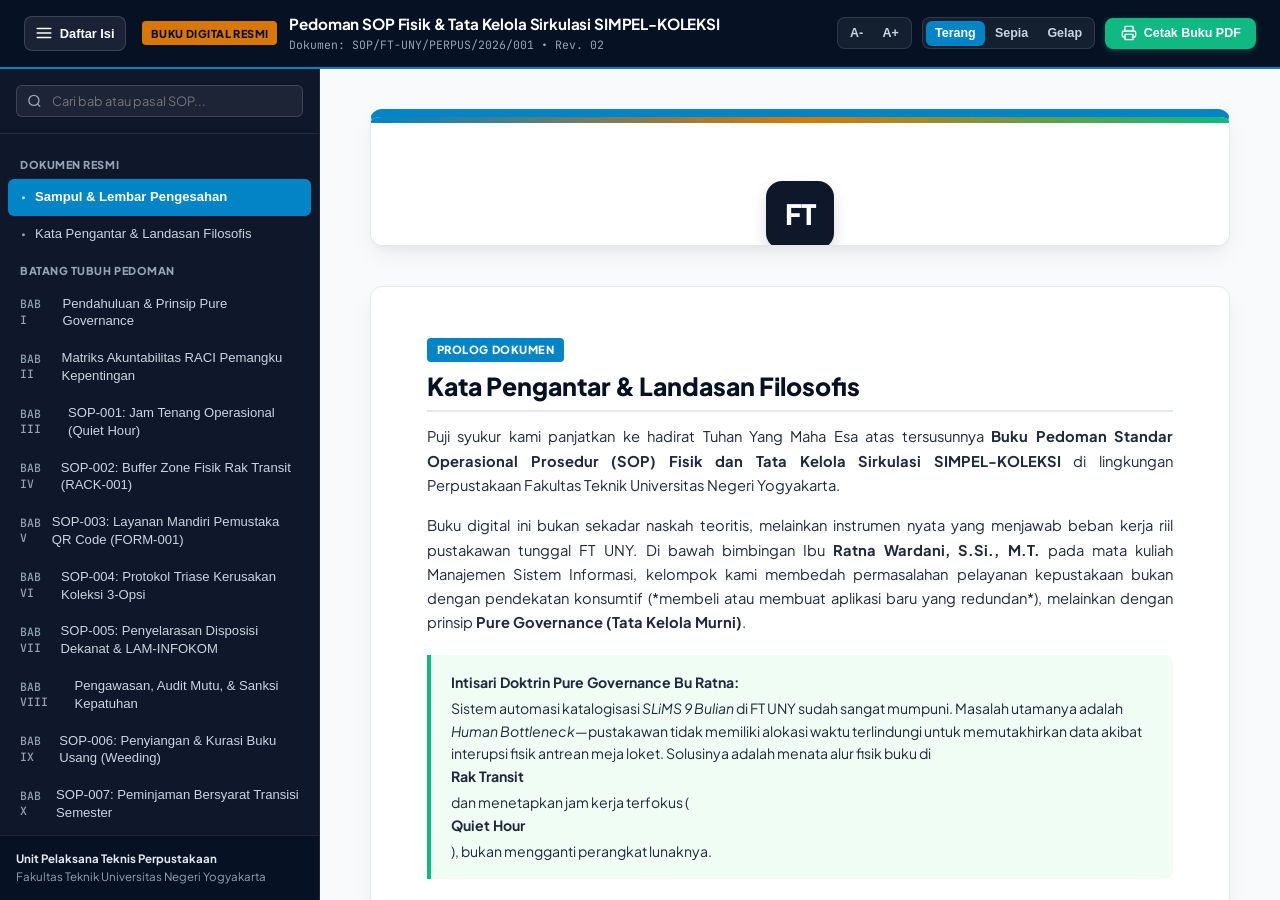
==== 08_ARTEFAK/buku-sop-digital/index.html @ 313f4d96 "feat(sop): expand master SOP handbook and digital reader to 10 procedures including weeding BMN prot" ====
<!DOCTYPE html>
<html lang="id">
<head>
  <meta charset="UTF-8">
  <meta name="viewport" content="width=device-width, initial-scale=1.0">
  <title>Buku Pedoman Standar Operasional Prosedur (SOP) Fisik | SIMPEL-KOLEKSI FT UNY</title>
  <meta name="description" content="Buku pedoman digital Standar Operasional Prosedur (SOP) fisik dan tata kelola sirkulasi SIMPEL-KOLEKSI Perpustakaan Fakultas Teknik UNY.">
  <link rel="preconnect" href="https://fonts.googleapis.com">
  <link rel="preconnect" href="https://fonts.gstatic.com" crossorigin>
  <link href="https://fonts.googleapis.com/css2?family=JetBrains+Mono:wght@400;500;600;700&family=Merriweather:ital,wght@0,300;0,400;0,700;1,300&family=Plus+Jakarta+Sans:wght@400;500;600;700;800&display=swap" rel="stylesheet">
  <link rel="stylesheet" href="styles.css">
</head>
<body>

  <!-- ========================================================================= -->
  <!-- TOPBAR DIGITAL READER                                                     -->
  <!-- ========================================================================= -->
  <header class="reader-topbar">
    <div class="topbar-left">
      <button type="button" class="btn-sidebar-toggle" id="btnToggleSidebar" aria-label="Buka/Tutup Daftar Isi">
        <svg width="18" height="18" viewBox="0 0 24 24" fill="none" stroke="currentColor" stroke-width="2.2" stroke-linecap="round" stroke-linejoin="round"><line x1="3" y1="12" x2="21" y2="12"></line><line x1="3" y1="6" x2="21" y2="6"></line><line x1="3" y1="18" x2="21" y2="18"></line></svg>
        <span>Daftar Isi</span>
      </button>

      <div class="book-meta-badge">
        <span class="book-tag">Buku Digital Resmi</span>
        <div>
          <div class="book-title-header">Pedoman SOP Fisik & Tata Kelola Sirkulasi SIMPEL-KOLEKSI</div>
          <div class="book-doc-no">Dokumen: SOP/FT-UNY/PERPUS/2026/001 &bull; Rev. 02</div>
        </div>
      </div>
    </div>

    <div class="topbar-right">
      <div class="reader-control-group">
        <button type="button" class="btn-tool" id="btnFontMinus" title="Kecilkan Huruf">A-</button>
        <button type="button" class="btn-tool" id="btnFontPlus" title="Besarkan Huruf">A+</button>
      </div>

      <div class="reader-control-group">
        <button type="button" class="btn-tool is-active" data-theme="light" title="Mode Siang">Terang</button>
        <button type="button" class="btn-tool" data-theme="sepia" title="Mode Buku Kertas Sepia">Sepia</button>
        <button type="button" class="btn-tool" data-theme="dark" title="Mode Malam">Gelap</button>
      </div>

      <button type="button" class="btn-print-book" id="btnPrintBook" title="Cetak atau Simpan PDF Resmi">
        <svg width="16" height="16" viewBox="0 0 24 24" fill="none" stroke="currentColor" stroke-width="2" stroke-linecap="round" stroke-linejoin="round"><polyline points="6 9 6 2 18 2 18 9"></polyline><path d="M6 18H4a2 2 0 0 1-2-2v-5a2 2 0 0 1 2-2h16a2 2 0 0 1 2 2v5a2 2 0 0 1-2 2h-2"></path><rect x="6" y="14" width="12" height="8"></rect></svg>
        <span>Cetak Buku PDF</span>
      </button>
    </div>
  </header>

  <!-- ========================================================================= -->
  <!-- MAIN READER WORKSPACE                                                     -->
  <!-- ========================================================================= -->
  <div class="reader-workspace">

    <!-- SIDEBAR DAFTAR ISI (TOC) -->
    <aside class="reader-sidebar" id="readerSidebar">
      <div class="sidebar-search-box">
        <div class="search-input-wrap">
          <svg width="15" height="15" viewBox="0 0 24 24" fill="none" stroke="currentColor" stroke-width="2.2"><circle cx="11" cy="11" r="8"></circle><line x1="21" y1="21" x2="16.65" y2="16.65"></line></svg>
          <input type="search" id="tocSearchInput" placeholder="Cari bab atau pasal SOP...">
        </div>
      </div>

      <nav class="sidebar-toc" id="sidebarToc">
        <div class="toc-section-title">Dokumen Resmi</div>
        <button type="button" class="toc-nav-item is-active" data-target="sheetCover">
          <span class="toc-num">&bull;</span>
          <span>Sampul & Lembar Pengesahan</span>
        </button>
        <button type="button" class="toc-nav-item" data-target="sheetPengantar">
          <span class="toc-num">&bull;</span>
          <span>Kata Pengantar & Landasan Filosofis</span>
        </button>

        <div class="toc-section-title">Batang Tubuh Pedoman</div>
        <button type="button" class="toc-nav-item" data-target="sheetBab1">
          <span class="toc-num">BAB I</span>
          <span>Pendahuluan & Prinsip Pure Governance</span>
        </button>
        <button type="button" class="toc-nav-item" data-target="sheetBab2">
          <span class="toc-num">BAB II</span>
          <span>Matriks Akuntabilitas RACI Pemangku Kepentingan</span>
        </button>
        <button type="button" class="toc-nav-item" data-target="sheetBab3">
          <span class="toc-num">BAB III</span>
          <span>SOP-001: Jam Tenang Operasional (Quiet Hour)</span>
        </button>
        <button type="button" class="toc-nav-item" data-target="sheetBab4">
          <span class="toc-num">BAB IV</span>
          <span>SOP-002: Buffer Zone Fisik Rak Transit (RACK-001)</span>
        </button>
        <button type="button" class="toc-nav-item" data-target="sheetBab5">
          <span class="toc-num">BAB V</span>
          <span>SOP-003: Layanan Mandiri Pemustaka QR Code (FORM-001)</span>
        </button>
        <button type="button" class="toc-nav-item" data-target="sheetBab6">
          <span class="toc-num">BAB VI</span>
          <span>SOP-004: Protokol Triase Kerusakan Koleksi 3-Opsi</span>
        </button>
        <button type="button" class="toc-nav-item" data-target="sheetBab7">
          <span class="toc-num">BAB VII</span>
          <span>SOP-005: Penyelarasan Disposisi Dekanat & LAM-INFOKOM</span>
        </button>
        <button type="button" class="toc-nav-item" data-target="sheetBab8">
          <span class="toc-num">BAB VIII</span>
          <span>Pengawasan, Audit Mutu, & Sanksi Kepatuhan</span>
        </button>
        <button type="button" class="toc-nav-item" data-target="sheetBab9">
          <span class="toc-num">BAB IX</span>
          <span>SOP-006: Penyiangan & Kurasi Buku Usang (Weeding)</span>
        </button>
        <button type="button" class="toc-nav-item" data-target="sheetBab10">
          <span class="toc-num">BAB X</span>
          <span>SOP-007: Peminjaman Bersyarat Transisi Semester</span>
        </button>
        <button type="button" class="toc-nav-item" data-target="sheetBab11">
          <span class="toc-num">BAB XI</span>
          <span>SOP-008: Kontingensi Mati Listrik & Pemulihan Batch</span>
        </button>
        <button type="button" class="toc-nav-item" data-target="sheetBab12">
          <span class="toc-num">BAB XII</span>
          <span>SOP-009: Supervisi Tenaga Bantuan Magang/PKL</span>
        </button>
        <button type="button" class="toc-nav-item" data-target="sheetBab13">
          <span class="toc-num">BAB XIII</span>
          <span>SOP-010: Pemeliharaan Sarana Fisik QR Akrilik</span>
        </button>
        <button type="button" class="toc-nav-item" data-target="sheetLampiran">
          <span class="toc-num">LAMP</span>
          <span>Matriks Perbandingan Prosedur Lama vs Baru</span>
        </button>
      </nav>

      <div class="sidebar-footer-box">
        <strong>Unit Pelaksana Teknis Perpustakaan</strong>
        <span>Fakultas Teknik Universitas Negeri Yogyakarta</span>
      </div>
    </aside>

    <!-- AREA BACA LEMBARAN KERTAS BUKU (SCROLLABLE READER) -->
    <main class="reader-content-scroll" id="readerContentScroll">

      <!-- ===================================================================== -->
      <!-- LEMBAR 0: SAMPUL BUKU & PENGESAHAN                                    -->
      <!-- ===================================================================== -->
      <article class="paper-sheet paper-cover" id="sheetCover">
        <div class="cover-emblem">FT</div>
        <div class="cover-univ-title">Kementerian Pendidikan Tinggi, Sains, dan Teknologi</div>
        <div class="cover-faculty-title">Universitas Negeri Yogyakarta &bull; Fakultas Teknik</div>
        <div class="cover-divider"></div>

        <h1 class="cover-main-title">BUKU PEDOMAN STANDAR OPERASIONAL PROSEDUR (SOP) FISIK</h1>
        <h2 class="cover-sub-title">Tata Kelola Sirkulasi Koleksi & Buffer Zone Meja Kerja (SIMPEL-KOLEKSI)</h2>

        <div class="cover-meta-grid">
          <div class="meta-item">
            <strong>Nomor Registrasi Dokumen:</strong>
            <span>SOP/FT-UNY/PERPUS/2026/001</span>
          </div>
          <div class="meta-item">
            <strong>Tingkat Kesiapan & Revisi:</strong>
            <span>Revisi 02 (Pasca-Validasi Modul 10)</span>
          </div>
          <div class="meta-item">
            <strong>Unit Penerbit Resmi:</strong>
            <span>UPT Perpustakaan Fakultas Teknik UNY</span>
          </div>
          <div class="meta-item">
            <strong>Tanggal Penetapan Berlaku:</strong>
            <span>2 November 2026</span>
          </div>
        </div>

        <div style="margin-top:2rem; border-top:1px solid var(--paper-border); padding-top:1.5rem;">
          <h4 style="font-size:0.9rem; text-transform:uppercase; margin-bottom:1rem; color:var(--slate-700);">Lembar Pengesahan Pejabat Berwenang:</h4>
          
          <table class="sop-table" style="font-size:0.8rem;">
            <thead>
              <tr>
                <th>Jabatan / Peran</th>
                <th>Nama Pejabat & NIP</th>
                <th>Status Persetujuan</th>
              </tr>
            </thead>
            <tbody>
              <tr>
                <td><strong>Wakil Dekan Bidang Akademik FT UNY</strong></td>
                <td>Prof. Dr. Eng. Ir. Wakil Dekan I, M.T.<br><small class="font-mono">NIP. 19740812 200003 1 002</small></td>
                <td><span style="color:#10b981; font-weight:700;">✓ Disahkan Menjadi Regulasi Fakultas</span></td>
              </tr>
              <tr>
                <td><strong>Dosen Pengampu Praktikum MSI</strong></td>
                <td>Ratna Wardani, S.Si., M.T.<br><small class="font-mono">NIP. 19730514 200112 2 001</small></td>
                <td><span style="color:#10b981; font-weight:700;">✓ Disetujui Sebagai Luaran Responsi</span></td>
              </tr>
              <tr>
                <td><strong>Pustakawan Pengelola Meja Sirkulasi</strong></td>
                <td>Abdul / Danar, S.I.Pst.<br><small class="font-mono">NIP. 19920512 201903 1 045</small></td>
                <td><span style="color:#10b981; font-weight:700;">✓ Diterima Sebagai Pedoman Operasional</span></td>
              </tr>
              <tr>
                <td><strong>Ketua Tim Pengembang (Kelompok 3)</strong></td>
                <td>Gantar Abimanyu<br><small class="font-mono">NIM. 24050530042</small></td>
                <td><span style="color:#10b981; font-weight:700;">✓ Diserahkan Resmi</span></td>
              </tr>
            </tbody>
          </table>
        </div>

        <div class="paper-footer-nav">
          <span>Halaman Sampul & Pengesahan</span>
          <button type="button" class="btn-nav-page" data-target="sheetPengantar">
            <span>Lanjut: Kata Pengantar</span> &rarr;
          </button>
        </div>
      </article>

      <!-- ===================================================================== -->
      <!-- LEMBAR 1: KATA PENGANTAR                                              -->
      <!-- ===================================================================== -->
      <article class="paper-sheet" id="sheetPengantar">
        <span class="chapter-badge">Prolog Dokumen</span>
        <h2 class="chapter-title">Kata Pengantar & Landasan Filosofis</h2>

        <p>Puji syukur kami panjatkan ke hadirat Tuhan Yang Maha Esa atas tersusunnya <strong>Buku Pedoman Standar Operasional Prosedur (SOP) Fisik dan Tata Kelola Sirkulasi SIMPEL-KOLEKSI</strong> di lingkungan Perpustakaan Fakultas Teknik Universitas Negeri Yogyakarta.</p>

        <p>Buku digital ini bukan sekadar naskah teoritis, melainkan instrumen nyata yang menjawab beban kerja riil pustakawan tunggal FT UNY. Di bawah bimbingan Ibu <strong>Ratna Wardani, S.Si., M.T.</strong> pada mata kuliah Manajemen Sistem Informasi, kelompok kami membedah permasalahan pelayanan kepustakaan bukan dengan pendekatan konsumtif (*membeli atau membuat aplikasi baru yang redundan*), melainkan dengan prinsip <strong>Pure Governance (Tata Kelola Murni)</strong>.</p>

        <div class="sop-callout">
          <strong>Intisari Doktrin Pure Governance Bu Ratna:</strong>
          Sistem automasi katalogisasi <em>SLiMS 9 Bulian</em> di FT UNY sudah sangat mumpuni. Masalah utamanya adalah <em>Human Bottleneck</em>—pustakawan tidak memiliki alokasi waktu terlindungi untuk memutakhirkan data akibat interupsi fisik antrean meja loket. Solusinya adalah menata alur fisik buku di <strong>Rak Transit</strong> dan menetapkan jam kerja terfokus (<strong>Quiet Hour</strong>), bukan mengganti perangkat lunaknya.
        </div>

        <p>Dengan adanya buku pedoman ini, diharapkan tercipta transparansi layanan, keteraturan alur buku fisik, serta kontinuitas pasokan data sirkulasi yang presisi guna mendukung penilaian <strong>Borang Akreditasi LAM-INFOKOM Kriteria 5</strong> bagi seluruh Program Studi di Fakultas Teknik UNY.</p>

        <div class="signature-grid">
          <div class="sig-cell">
            <span>Yogyakarta, 2 November 2026<br>Pustakawan Pengelola FT UNY,</span>
            <div class="sig-spacer"></div>
            <strong>( Abdul / Danar, S.I.Pst. )</strong><br>
            <small class="font-mono">NIP. 19920512 201903 1 045</small>
          </div>
          <div class="sig-cell">
            <span>Tim Pengembang Kelompok 3,<br>Ketua Tim Proyek,</span>
            <div class="sig-spacer"></div>
            <strong>( Gantar Abimanyu )</strong><br>
            <small class="font-mono">NIM. 24050530042</small>
          </div>
        </div>

        <div class="paper-footer-nav">
          <button type="button" class="btn-nav-page" data-target="sheetCover">&larr; Sampul</button>
          <button type="button" class="btn-nav-page" data-target="sheetBab1">Bab I: Pendahuluan &rarr;</button>
        </div>
      </article>

      <!-- ===================================================================== -->
      <!-- BAB I: PENDAHULUAN                                                    -->
      <!-- ===================================================================== -->
      <article class="paper-sheet" id="sheetBab1">
        <span class="chapter-badge">BAB I</span>
        <h2 class="chapter-title">Pendahuluan & Paradigma Tata Kelola</h2>

        <h3>1.1 Latar Belakang Masalah Operasional Pustakawan Tunggal</h3>
        <p>Perpustakaan Fakultas Teknik UNY melayani lebih dari 3.000 mahasiswa aktif yang tersebar di 6 jurusan teknik. Namun, operasional meja sirkulasi harian hanya ditangani oleh <strong>1 (satu) orang pustakawan fungsional</strong>. Setiap harinya, meja sirkulasi melayani rata-rata 52 pemustaka tatap muka.</p>

        <p>Beban kerja ganda antara melayani peminjaman langsung dan mengolah buku bermasalah memicu sejumlah kendala kritis:</p>
        <ul>
          <li><strong>Penumpukan Buku Rusak di Meja:</strong> Buku robek atau punggung jilid lepas ditaruh begitu saja di lantai atau bawah meja sirkulasi tanpa status jelas.</li>
          <li><strong>Fenomena Koleksi Terselip (Salah Rak):</strong> Buku yang selesai dibaca pemustaka ditaruh secara acak di rak jurusan lain, menyebabkan buku tertera <em>Available</em> di katalog OPAC namun fisiknya tidak ada di tempat.</li>
          <li><strong>Click-Fatigue Perpanjangan Manual:</strong> Pustakawan harus mengetik barcode satu per satu saat antrean loket mengular.</li>
        </ul>

        <h3>1.2 Penyelarasan Vertikal 3 Tingkat Organisasi (*Vertical Alignment*)</h3>
        <p>Buku SOP ini memastikan setiap aktivitas di lantai dasar memiliki dampak langsung pada keputusan strategis pimpinan puncak:</p>
        
        <table class="sop-table">
          <thead>
            <tr>
              <th>Tingkatan Organisasi</th>
              <th>Aktor Utama</th>
              <th>Instrumen Tata Kelola</th>
              <th>Tujuan Strategis</th>
            </tr>
          </thead>
          <tbody>
            <tr>
              <td><strong>1. Tingkat Strategis</strong></td>
              <td>Wakil Dekan I (Dekanat)</td>
              <td>Lembar Disposisi Ber-Kop FT UNY</td>
              <td>Pengesahan pagu belanja buku baru berbasis bukti pemanfaatan & pemenuhan Borang LAM-INFOKOM Kriteria 5.</td>
            </tr>
            <tr>
              <td><strong>2. Tingkat Manajerial</strong></td>
              <td>Pustakawan Pengelola</td>
              <td>SOP Quiet Hour & Meja Kerja SLiMS</td>
              <td>Perlindungan 60 menit kerja terfokus, eksekusi massal barcode, dan triase kerusakan 3-opsi.</td>
            </tr>
            <tr>
              <td><strong>3. Tingkat Operasional</strong></td>
              <td>Mahasiswa & Dosen</td>
              <td>Akses QR Code & Rak Transit</td>
              <td>Lapor mandiri buku rusak dan perpanjangan pinjam tanpa antre di meja loket.</td>
            </tr>
          </tbody>
        </table>

        <div class="paper-footer-nav">
          <button type="button" class="btn-nav-page" data-target="sheetPengantar">&larr; Kata Pengantar</button>
          <button type="button" class="btn-nav-page" data-target="sheetBab2">Bab II: RACI Matrix &rarr;</button>
        </div>
      </article>

      <!-- ===================================================================== -->
      <!-- BAB II: RACI MATRIX                                                   -->
      <!-- ===================================================================== -->
      <article class="paper-sheet" id="sheetBab2">
        <span class="chapter-badge">BAB II</span>
        <h2 class="chapter-title">Matriks Akuntabilitas RACI Pemangku Kepentingan</h2>

        <p>Pemberlakuan SOP membutuhkan kepastian peran agar tidak terjadi saling lempar tanggung jawab. Matriks RACI di bawah ini mendefinisikan pembagian peran pada setiap aktivitas tata kelola:</p>

        <table class="sop-table">
          <thead>
            <tr>
              <th>Kode</th>
              <th>Aktivitas Utama Tata Kelola</th>
              <th>Pemustaka (Mhs)</th>
              <th>Pustakawan</th>
              <th>Kepala Perpus</th>
              <th>Wadek I</th>
            </tr>
          </thead>
          <tbody>
            <tr>
              <td class="font-mono">ACT-01</td>
              <td>Pelaporan buku rusak / salah rak via Stiker QR</td>
              <td><strong>R</strong></td>
              <td><strong>A</strong></td>
              <td>I</td>
              <td>I</td>
            </tr>
            <tr>
              <td class="font-mono">ACT-02</td>
              <td>Peletakan fisik buku di Rak Transit Tingkat 2</td>
              <td><strong>R</strong></td>
              <td><strong>A</strong></td>
              <td>I</td>
              <td>-</td>
            </tr>
            <tr>
              <td class="font-mono">ACT-03</td>
              <td>Eksekusi Sesi Quiet Hour 60 menit & Broadcast live</td>
              <td>I</td>
              <td><strong>A / R</strong></td>
              <td>C</td>
              <td>I</td>
            </tr>
            <tr>
              <td class="font-mono">ACT-04</td>
              <td>Triase fisik buku rusak (5 menit vs Karantina Binding)</td>
              <td>-</td>
              <td><strong>A / R</strong></td>
              <td>C</td>
              <td>-</td>
            </tr>
            <tr>
              <td class="font-mono">ACT-05</td>
              <td>Batch Execution perpanjangan pinjam di SLiMS</td>
              <td>I</td>
              <td><strong>A / R</strong></td>
              <td>I</td>
              <td>-</td>
            </tr>
            <tr>
              <td class="font-mono">ACT-06</td>
              <td>Penerbitan Lembar Disposisi Usulan Ber-Kop FT UNY</td>
              <td>I</td>
              <td><strong>R</strong></td>
              <td>C</td>
              <td><strong>A</strong></td>
            </tr>
            <tr>
              <td class="font-mono">ACT-07</td>
              <td>Persetujuan Pagu Belanja Pengadaan Koleksi</td>
              <td>-</td>
              <td>C</td>
              <td>I</td>
              <td><strong>A / R</strong></td>
            </tr>
            <tr>
              <td class="font-mono">ACT-08</td>
              <td>Ekstraksi Log Sirkulasi Borang LAM-INFOKOM Kriteria 5</td>
              <td>-</td>
              <td><strong>R</strong></td>
              <td><strong>A</strong></td>
              <td>I</td>
            </tr>
          </tbody>
        </table>

        <div class="sop-callout warning">
          <strong>Prinsip Tunggal Accountable (No Double-A):</strong>
          Dalam standar tata kelola MSI Bu Ratna, setiap aktivitas hanya boleh memiliki tepat 1 (satu) pihak yang <em>Accountable</em> (pemilik tanggung jawab mutlak). Tidak boleh ada aktivitas tanpa penanggung jawab atau memiliki 2 penanggung jawab sekaligus.
        </div>

        <div class="paper-footer-nav">
          <button type="button" class="btn-nav-page" data-target="sheetBab1">&larr; Bab I</button>
          <button type="button" class="btn-nav-page" data-target="sheetBab3">Bab III: SOP-001 Quiet Hour &rarr;</button>
        </div>
      </article>

      <!-- ===================================================================== -->
      <!-- BAB III: SOP-001 QUIET HOUR                                           -->
      <!-- ===================================================================== -->
      <article class="paper-sheet" id="sheetBab3">
        <span class="chapter-badge">BAB III &bull; SOP-001</span>
        <h2 class="chapter-title">SOP Pengelolaan Sesi Jam Tenang (Quiet Hour)</h2>

        <h3>3.1 Ketentuan Baku Jadwal Quiet Hour</h3>
        <p><strong>Quiet Hour</strong> adalah waktu resmi berdurasi <strong>60 (enam puluh) menit</strong> di mana loket layanan tatap muka dihentikan sementara agar pustakawan dapat memproses tumpukan fisik dan pangkalan data SLiMS tanpa interupsi.</p>

        <ul>
          <li><strong>Waktu Pelaksanaan:</strong> Setiap hari <strong>Jumat pukul 08.00 – 09.00 WIB</strong> (jam terendah transaksi peminjaman fisik).</li>
          <li><strong>Protokol Papan Meja:</strong> Pustakawan memasang papan akrilik fisik di meja sirkulasi bertuliskan:<br>
          <em>"Loket tatap muka dialihkan ke layanan mandiri QR Code & Rak Transit. Pustakawan sedang memproses pemutakhiran data fisik koleksi."</em></li>
        </ul>

        <h3>3.2 Sinkronisasi Real-Time Banner ke HP Mahasiswa</h3>
        <p>Pada saat tombol <strong>`[Quiet Hour (60m) + Broadcast ke QR]`</strong> diaktifkan di Meja Kerja Pustakawan:</p>
        <ol>
          <li>Timer 60 menit berjalan mundur pada layar komputer pustakawan.</li>
          <li>Portal mandiri mahasiswa (`layanan.html`) seketika memunculkan <strong>Banner Pengumuman Darurat Berdenyut</strong>. Mahasiswa diarahkan untuk mengisi formulir QR dan menaruh buku di Rak Transit tanpa mengetuk loket.</li>
        </ol>

        <div class="paper-footer-nav">
          <button type="button" class="btn-nav-page" data-target="sheetBab2">&larr; Bab II</button>
          <button type="button" class="btn-nav-page" data-target="sheetBab4">Bab IV: SOP-002 Rak Transit &rarr;</button>
        </div>
      </article>

      <!-- ===================================================================== -->
      <!-- BAB IV: SOP-002 RAK TRANSIT (RACK-001)                               -->
      <!-- ===================================================================== -->
      <article class="paper-sheet" id="sheetBab4">
        <span class="chapter-badge">BAB IV &bull; SOP-002 / RACK-001</span>
        <h2 class="chapter-title">SOP Tata Kelola Fisik Buffer Zone Rak Transit</h2>

        <p>Fasilitas <strong>Rak Transit (RACK-001)</strong> diletakkan tepat di samping meja sirkulasi untuk memutus penumpukan buku di lantai. Rak dibagi tegas menjadi 2 tingkatan fisik:</p>

        <div class="rack-visual-box">
          <div class="rack-tier-row tier-damaged">
            <h5>[TINGKAT 2] ZONA MERAH: BUFFER ZONE BUKU RUSAK & SALAH RAK (QR)</h5>
            <p>Khusus buku yang sobek, jilidan lepas, atau ditemukan terselip di lorong rak lain. Mahasiswa wajib melapor via QR sebelum meletakkan buku di sini. Diaudit oleh pustakawan setiap sesi Quiet Hour.</p>
          </div>
          <div class="rack-tier-row">
            <h5>[TINGKAT 1] ZONA HIJAU: PENGEMBALIAN SELESAI BACA DI TEMPAT</h5>
            <p>Untuk buku utuh normal yang selesai dibaca di ruang baca. Mahasiswa dilarang mengembalikan sendiri ke lorong rak DDC untuk menghindari salah letak. Petugas melakukan *shelving* sore hari.</p>
          </div>
        </div>

        <h3>4.1 Tata Tertib Penggunaan Rak Transit</h3>
        <ul>
          <li><strong>Bagi Pemustaka:</strong> Wajib meletakkan buku dengan punggung menghadap ke luar agar nomor panggil (call number) dan barcode mudah diperiksa.</li>
          <li><strong>Bagi Pustakawan:</strong> Buku di Tingkat 2 memiliki batas toleransi maksimal di rak selama <strong>3 hari kerja (SLA 3 Hari)</strong>. Jika melewati batas, sistem menandai tiket dengan label merah kritis.</li>
        </ul>

        <div class="paper-footer-nav">
          <button type="button" class="btn-nav-page" data-target="sheetBab3">&larr; Bab III</button>
          <button type="button" class="btn-nav-page" data-target="sheetBab5">Bab V: SOP-003 Layanan QR &rarr;</button>
        </div>
      </article>

      <!-- ===================================================================== -->
      <!-- BAB V: SOP-003 LAYANAN MANDIRI QR                                     -->
      <!-- ===================================================================== -->
      <article class="paper-sheet" id="sheetBab5">
        <span class="chapter-badge">BAB V &bull; SOP-003 / FORM-001</span>
        <h2 class="chapter-title">SOP Layanan Mandiri Pemustaka Berbasis Akses QR Code</h2>

        <h3>5.1 Penyebaran Stiker QR di Ruang Perpustakaan</h3>
        <p>Stiker QR vinil tahan gores dipasang permanen pada 3 titik utama:</p>
        <ol>
          <li>Setiap meja baca individu dan komunal (12 meja).</li>
          <li>Setiap tiang ujung lorong rak koleksi prodi.</li>
          <li>Papan akrilik di atas Rak Transit Tingkat 2.</li>
        </ol>

        <h3>5.2 Fitur Validasi Ramah Pengguna (*Inline Error Focus*)</h3>
        <p>Berdasarkan masukan kuesioner mahasiswa pada Modul 10, jika pemustaka lupa mengisi salah satu kolom formulir (misal: Barcode atau Judul Buku), formulir <strong>tidak akan menghapus isian yang sudah diketik</strong>. Sistem langsung menyorot kolom yang kurang dengan garis merah tebal dan memfokuskan kursor ke sana.</p>

        <h3>5.3 Ketentuan Perpanjangan Pinjam Mandiri Tanpa Antre</h3>
        <ul>
          <li>Perpanjangan pinjam berlaku tambahan <strong>+7 hari kerja</strong>.</li>
          <li>Buku fisik <strong>tidak perlu dibawa ke meja sirkulasi</strong>.</li>
          <li>Pustakawan mengeksekusi perpanjangan secara massal (*batch selection*) di SLiMS setiap pagi pk 08.30 WIB. Konfirmasi otomatis dikirimkan ke WhatsApp pemustaka.</li>
        </ul>

        <div class="paper-footer-nav">
          <button type="button" class="btn-nav-page" data-target="sheetBab4">&larr; Bab IV</button>
          <button type="button" class="btn-nav-page" data-target="sheetBab6">Bab VI: SOP-004 Triase Fisik &rarr;</button>
        </div>
      </article>

      <!-- ===================================================================== -->
      <!-- BAB VI: SOP-004 TRIASE FISIK 3-OPSI                                  -->
      <!-- ===================================================================== -->
      <article class="paper-sheet" id="sheetBab6">
        <span class="chapter-badge">BAB VI &bull; SOP-004</span>
        <h2 class="chapter-title">SOP Protokol Triase Kerusakan Koleksi</h2>

        <p>Saat memeriksa buku di Rak Transit Tingkat 2 pada sesi Quiet Hour, pustakawan membagi penanganan menjadi 3 jalur triase:</p>

        <div class="triase-grid">
          <div class="triase-card opt-a">
            <h5>Opsi A: Perbaikan Ringan (5 Menit di Loket)</h5>
            <small><strong>Kondisi:</strong> Sobek kecil &le; 3 lembar atau hanya salah lorong rak DDC.</small>
            <small style="margin-top:0.4rem; color:#059669; font-weight:700;">Aksi: Dilem/selotip di loket. Status SLiMS tetap "Tersedia (Available)". Buku langsung kembali ke rak aktif hari ini.</small>
          </div>

          <div class="triase-card opt-b">
            <h5>Opsi B: Kerusakan Berat (Karantina Binding)</h5>
            <small><strong>Kondisi:</strong> Jilidan patah parah, lembar lepas &gt; 10 halaman.</small>
            <small style="margin-top:0.4rem; color:#0284c7; font-weight:700;">Aksi: Masuk lemari karantina binding. Status SLiMS diubah ke "Dalam Perbaikan (Repair)". Katalog OPAC mengumumkan perbaikan.</small>
          </div>

          <div class="triase-card opt-c">
            <h5>Opsi C: Penyiangan / Afkir (Weeding)</h5>
            <small><strong>Kondisi:</strong> Fisik raib setelah 3x cek rak atau rusak lapuk total.</small>
            <small style="margin-top:0.4rem; color:#dc2626; font-weight:700;">Aksi: Status SLiMS diubah ke "Hilang (Missing)". Judul diusulkan masuk pagu pengadaan belanja Dekanat.</small>
          </div>
        </div>

        <div class="paper-footer-nav">
          <button type="button" class="btn-nav-page" data-target="sheetBab5">&larr; Bab V</button>
          <button type="button" class="btn-nav-page" data-target="sheetBab7">Bab VII: SOP-005 Disposisi Wadek I &rarr;</button>
        </div>
      </article>

      <!-- ===================================================================== -->
      <!-- BAB VII: SOP-005 DISPOSISI DEKANAT                                   -->
      <!-- ===================================================================== -->
      <article class="paper-sheet" id="sheetBab7">
        <span class="chapter-badge">BAB VII &bull; SOP-005</span>
        <h2 class="chapter-title">SOP Disposisi Eksekutif & Borang Akreditasi LAM-INFOKOM</h2>

        <h3>7.1 Penerbitan Lembar Disposisi Ber-Kop Surat FT UNY</h3>
        <p>Untuk mengajukan belanja buku referensi baru hasil usulan mahasiswa dan dosen, pustakawan tidak menggunakan file CSV mentah, melainkan mencetak <strong>Lembar Disposisi Resmi Ber-Kop FT UNY</strong> yang memuat:</p>
        <ul>
          <li>Kop resmi Fakultas Teknik UNY dan Unit Perpustakaan.</li>
          <li>Nomor Naskah Dinas: <span class="font-mono">042/UN34.15/PERPUS-FT/X/2026</span>.</li>
          <li>Rujukan Dasar: Pemenuhan Borang Akreditasi LAM-INFOKOM Kriteria 5.</li>
          <li>Tabel Usulan Prioritas: Program Studi Pengusul, Judul Referensi, Keperluan (Skripsi/Riset), dan Estimasi Pagu Anggaran (3 eksemplar per judul).</li>
          <li>Kolom Tanda Tangan Ganda: Pustakawan Pengusul dan Wakil Dekan Bidang Akademik FT UNY.</li>
        </ul>

        <h3>7.2 Rumus Perhitungan Rasio Keterpakaian Borang Kriteria 5</h3>
        <p>Data log sirkulasi SLiMS diekstraksi secara berkala dan dihitung menggunakan formula:</p>
        <div style="background:var(--slate-100); padding:0.75rem 1rem; border-radius:6px; font-family:var(--font-mono); font-size:0.85rem; margin-bottom:1rem; text-align:center;">
          Rasio Pemanfaatan Koleksi = (Total Eksemplar Terpinjam / Total Mahasiswa Aktif) &times; 100%
        </div>
        <p>Angka ini menjadi dasar justifikasi Wakil Dekan I untuk menandatangani pagu anggaran belanja buku tahun berikutnya.</p>

        <div class="paper-footer-nav">
          <button type="button" class="btn-nav-page" data-target="sheetBab6">&larr; Bab VI</button>
          <button type="button" class="btn-nav-page" data-target="sheetBab8">Bab VIII: Audit & Pengawasan &rarr;</button>
        </div>
      </article>

      <!-- ===================================================================== -->
      <!-- BAB VIII: PENGAWASAN & AUDIT MUTU                                    -->
      <!-- ===================================================================== -->
      <article class="paper-sheet" id="sheetBab8">
        <span class="chapter-badge">BAB VIII</span>
        <h2 class="chapter-title">Pengawasan, Audit Mutu, & Sanksi Kepatuhan</h2>

        <h3>8.1 Pengawasan Rutin</h3>
        <p>Kepala Perpustakaan FT UNY melakukan audit internal setiap hari Senin pagi dengan memeriksa:</p>
        <ol>
          <li>Apakah terdapat buku di Rak Transit Tingkat 2 yang melebihi batas toleransi 3 hari kerja (Label Kritis Merah).</li>
          <li>Apakah seluruh permohonan perpanjangan pinjam mandiri telah dieksekusi dalam waktu &le; 24 jam kerja.</li>
        </ol>

        <h3>8.2 Sanksi Kepatuhan Pemustaka</h3>
        <p>Mahasiswa yang dengan sengaja merusak buku, mencoret, atau menyembunyikan koleksi di ruang baca tanpa melaporkan melalui formulir QR dikenai sanksi penangguhan hak peminjaman selama 14 hari kerja.</p>

        <div class="paper-footer-nav">
          <button type="button" class="btn-nav-page" data-target="sheetBab7">&larr; Bab VII</button>
          <button type="button" class="btn-nav-page" data-target="sheetBab9">Bab IX &rarr;</button>
        </div>
      </article>

      <!-- ===================================================================== -->
      <!-- BAB IX: SOP-006 PENYIANGAN & KURASI BUKU USANG (WEEDING)             -->
      <!-- ===================================================================== -->
      <article class="paper-sheet" id="sheetBab9">
        <span class="chapter-badge">BAB IX</span>
        <h2 class="chapter-title">SOP-006: Penyiangan & Kurasi Buku Usang (Weeding & BMN Deaccessioning)</h2>

        <h3>9.1 Kriteria Seleksi Teknis Koleksi Kedaluwarsa</h3>
        <p>Guna mencegah penumpukan 2.349 koleksi textbook yang tidak lagi relevan dengan kurikulum teknik terkini, pustakawan wajib menerapkan 3 kriteria kuantitatif:</p>
        <ul>
          <li><strong>Usia Koleksi:</strong> Buku teks ilmu teknik/komputer yang telah berusia &ge; 10 tahun sejak cetak pertama.</li>
          <li><strong>Frekuensi Sirkulasi Nol:</strong> Tidak pernah tercatat dipinjam (&ge; 4 semester berturut-turut di SLiMS).</li>
          <li><strong>Keilmuan Usang (Obsolescence):</strong> Standar teknis atau bahasa pemrograman yang sudah dinyatakan usang/dicabut.</li>
        </ul>

        <h3>9.2 Alur Koordinasi Penyiangan Koleksi & Birokrasi BMN</h3>
        <p>Karena buku berstatus Barang Milik Negara (BMN), alur penyiangan wajib mengikuti rantai legalitas:</p>
        <div class="code-box">
Pustakawan FT UNY (Filter SLiMS) &rarr; Wadek I FT (Validasi Kurikulum) &rarr; UPT Perpus Pusat (Cek Induk) &rarr; Bagian BMN UNY (SK Penghapusan Aset) &rarr; Eksekusi Fisik
        </div>

        <h3>9.3 Pilihan Tindak Lanjut Fisik Koleksi Hasil Penyiangan</h3>
        <ol>
          <li><strong>Retur Gudang Arsip Cadangan:</strong> Disimpan 1 eksemplar master untuk pelacakan histori keilmuan akreditasi.</li>
          <li><strong>Hibah Sekolah Binaan:</strong> Buku dasar terapan dihibahkan resmi melalui SK Dekanat kepada SMK binaan FT UNY.</li>
          <li><strong>Pencacahan Daur Ulang:</strong> Buku rusak parah dicacah fisik dengan berita acara disaksikan staf BMN universitas.</li>
        </ol>

        <div class="paper-footer-nav">
          <button type="button" class="btn-nav-page" data-target="sheetBab8">&larr; Bab VIII</button>
          <button type="button" class="btn-nav-page" data-target="sheetBab10">Bab X &rarr;</button>
        </div>
      </article>

      <!-- ===================================================================== -->
      <!-- BAB X: SOP-007 TRANSISI SEMESTER (SIAKAD ROLLOVER GAP)                -->
      <!-- ===================================================================== -->
      <article class="paper-sheet" id="sheetBab10">
        <span class="chapter-badge">BAB X</span>
        <h2 class="chapter-title">SOP-007: Protokol Peminjaman Bersyarat Transisi Semester (SIAKAD Rollover Gap)</h2>

        <h3>10.1 Penanganan Disinkronisasi Data Keanggotaan</h3>
        <p>Pada masa transisi pergantian semester atau libur menjelang tahun ajaran baru, mahasiswa aktif yang telah registrasi di SIAKAD seringkali berstatus <em>Tidak Aktif</em> di SLiMS akibat siklus impor data IT Pusat. Pustakawan dilarang menolak mahasiswa di loket sirkulasi.</p>

        <h3>10.2 Prosedur Validasi Fisik & Batas Pinjam Bersyarat</h3>
        <ol>
          <li>Mahasiswa menunjukkan bukti KRS Aktif yang telah disetujui Dosen Pembimbing Akademik (DPA) melalui smartphone atau KTM fisik.</li>
          <li>Pustakawan mencatat transaksi ke modul <strong>Antrean Transisi Sementara SIMPEL-KOLEKSI</strong>.</li>
          <li><strong>Kuota Terbatas:</strong> Maksimal 1 (satu) eksemplar buku dengan batas pinjam 3 (tiga) hari kerja.</li>
          <li>Setelah IT Pusat selesai sinkronisasi, status dialihkan ke peminjaman normal 7 hari tanpa penalti keterlambatan.</li>
        </ol>

        <div class="paper-footer-nav">
          <button type="button" class="btn-nav-page" data-target="sheetBab9">&larr; Bab IX</button>
          <button type="button" class="btn-nav-page" data-target="sheetBab11">Bab XI &rarr;</button>
        </div>
      </article>

      <!-- ===================================================================== -->
      <!-- BAB XI: SOP-008 KONTINGENSI MATI LISTRIK & RECOVERY                    -->
      <!-- ===================================================================== -->
      <article class="paper-sheet" id="sheetBab11">
        <span class="chapter-badge">BAB XI</span>
        <h2 class="chapter-title">SOP-008: Kontingensi Mati Listrik & Pemulihan Sistem (Offline Blackout Recovery)</h2>

        <h3>11.1 Format Baku Buku Log Darurat Sirkulasi Loket</h3>
        <p>Bila jaringan kampus terputus atau terjadi pemadaman listrik, layanan tetap berjalan menggunakan <strong>Buku Log Cadangan Sampul Merah</strong> dengan kolom wajib: Tanggal/Jam, Barcode Buku, NIM/Nama Peminjam, Nomor WhatsApp, dan Paraf.</p>

        <h3>11.2 Batas Waktu Pemulihan (Data Recovery SLA Maksimal 120 Menit)</h3>
        <p>Maksimal <strong>120 menit (2 jam) setelah listrik menyala</strong>, pustakawan wajib menyalin seluruh data dari Buku Log Cadangan Fisik ke SLiMS menggunakan fitur <em>Salin Batch SLiMS</em> di SIMPEL-KOLEKSI.</p>

        <div class="paper-footer-nav">
          <button type="button" class="btn-nav-page" data-target="sheetBab10">&larr; Bab X</button>
          <button type="button" class="btn-nav-page" data-target="sheetBab12">Bab XII &rarr;</button>
        </div>
      </article>

      <!-- ===================================================================== -->
      <!-- BAB XII: SOP-009 SUPERVISI MAGANG/PKL                                 -->
      <!-- ===================================================================== -->
      <article class="paper-sheet" id="sheetBab12">
        <span class="chapter-badge">BAB XII</span>
        <h2 class="chapter-title">SOP-009: Supervisi & Kontrol Mutu Tenaga Bantuan Magang/PKL (Intern QC Gate)</h2>

        <h3>12.1 Penyekatan Wewenang Akun Master SLiMS</h3>
        <p>Mahasiswa magang/PKL <strong>dilarang keras</strong> memegang akun pengubah master katalog di SLiMS guna mencegah kesalahan fatal penomoran eksemplar atau penghapusan data.</p>

        <h3>12.2 Prosedur Entri Draf & Validasi Tunggal Pustakawan</h3>
        <p>Tenaga magang hanya bertugas menyisir fisik rak dan menginput temuan ke SIMPEL-KOLEKSI sebagai <code>DRAFT_INTERN</code>. Pustakawan utama bertindak sebagai validator tunggal yang menekan tombol disposisi resmi ke SLiMS.</p>

        <div class="paper-footer-nav">
          <button type="button" class="btn-nav-page" data-target="sheetBab11">&larr; Bab XI</button>
          <button type="button" class="btn-nav-page" data-target="sheetBab13">Bab XIII &rarr;</button>
        </div>
      </article>

      <!-- ===================================================================== -->
      <!-- BAB XIII: SOP-010 PEMELIHARAAN SARANA FISIK QR                         -->
      <!-- ===================================================================== -->
      <article class="paper-sheet" id="sheetBab13">
        <span class="chapter-badge">BAB XIII</span>
        <h2 class="chapter-title">SOP-010: Pemeliharaan Sarana Fisik Dudukan Akrilik & Stiker QR Code</h2>

        <h3>13.1 Standar Material Sarana Fisik QR Code</h3>
        <ul>
          <li><strong>Dudukan Meja Baca:</strong> Papan akrilik bening model T-Stand ukuran A6 (10,5 x 14,8 cm), tebal minimal 2 mm.</li>
          <li><strong>Stiker Rak & Pintu:</strong> Bahan Vinyl Doff berlaminasi dingin anti-gores (anti-scratch). Dilarang menggunakan kertas HVS biasa dengan selotip.</li>
        </ul>

        <h3>13.2 Jadwal Audit Kelayakan Bulanan</h3>
        <p>Setiap awal bulan kalender, pustakawan melakukan uji pindai acak kamera ponsel pada 5 titik dudukan meja. Stiker yang buram atau rusak wajib diganti baru dalam 1 x 24 jam kerja.</p>

        <div class="paper-footer-nav">
          <button type="button" class="btn-nav-page" data-target="sheetBab12">&larr; Bab XII</button>
          <button type="button" class="btn-nav-page" data-target="sheetLampiran">Lampiran &rarr;</button>
        </div>
      </article>

      <!-- ===================================================================== -->
      <!-- LAMPIRAN                                                              -->
      <!-- ===================================================================== -->
      <article class="paper-sheet" id="sheetLampiran">
        <span class="chapter-badge">LAMPIRAN</span>
        <h2 class="chapter-title">Matriks Perbandingan Prosedur Lama vs Baru</h2>

        <table class="sop-table">
          <thead>
            <tr>
              <th>Indikator Operasional</th>
              <th>Prosedur Lama (Sebelum SIMPEL-KOLEKSI)</th>
              <th>Prosedur Baru (Buku Pedoman SOP)</th>
            </tr>
          </thead>
          <tbody>
            <tr>
              <td><strong>Kanal Lapor Rusak</strong></td>
              <td>Tatap muka di loket, memotong antrean peminjam.</td>
              <td>Mandiri via Scan Stiker QR Meja/Rak (`layanan.html`).</td>
            </tr>
            <tr>
              <td><strong>Penempatan Fisik</strong></td>
              <td>Tercecer di lantai, bawah meja, atau salah rak.</td>
              <td>Rak Transit Tingkat 2 (`RACK-001`) bertanda khusus.</td>
            </tr>
            <tr>
              <td><strong>Waktu Penanganan</strong></td>
              <td>Sporadis, sering tertunda berminggu-minggu.</td>
              <td>Sesi Quiet Hour terfokus (Jumat pk 08.00–09.00 WIB).</td>
            </tr>
            <tr>
              <td><strong>Triase Kerusakan</strong></td>
              <td>Tidak ada triase; buku dibiarkan terbengkalai.</td>
              <td>Triase 3-Opsi: 5 menit di loket vs Binding vs Afkir.</td>
            </tr>
            <tr>
              <td><strong>Perpanjangan Pinjam</strong></td>
              <td>Wajib bawa buku fisik ke loket sirkulasi.</td>
              <td>Formulir online tanpa bawa buku, Batch Execution SLiMS.</td>
            </tr>
            <tr>
              <td><strong>Pengajuan ke Dekanat</strong></td>
              <td>File CSV mentah tanpa dasar pemanfaatan.</td>
              <td>Lembar Disposisi Ber-Kop FT UNY siap tandatangan Wadek I.</td>
            </tr>
          </tbody>
        </table>

        <div class="signature-grid" style="margin-top:3rem;">
          <div class="sig-cell">
            <span>Menyetujui / Mengesahkan,<br><strong>Wakil Dekan Bidang Akademik FT UNY</strong></span>
            <div class="sig-spacer"></div>
            <strong>( Prof. Dr. Eng. Ir. Wakil Dekan I, M.T. )</strong><br>
            <small class="font-mono">NIP. 19740812 200003 1 002</small>
          </div>
          <div class="sig-cell">
            <span>Ditetapkan di Yogyakarta, 2 November 2026<br><strong>Pustakawan Pengelola FT UNY</strong></span>
            <div class="sig-spacer"></div>
            <strong>( Abdul / Danar, S.I.Pst. )</strong><br>
            <small class="font-mono">NIP. 19920512 201903 1 045</small>
          </div>
        </div>

        <div class="paper-footer-nav">
          <button type="button" class="btn-nav-page" data-target="sheetBab8">&larr; Bab VIII</button>
          <button type="button" class="btn-nav-page" data-target="sheetCover">&uarr; Kembali ke Sampul Depan</button>
        </div>
      </article>

    </main>
  </div>

  <script src="app.js"></script>
</body>
</html>
---- 08_ARTEFAK/buku-sop-digital/styles.css ----
/* ==========================================================================
   BUKU DIGITAL STANDAR OPERASIONAL PROSEDUR (SOP) SIMPEL-KOLEKSI FT UNY
   Interactive Academic & Administrative Handbook Reader Stylesheet
   ========================================================================== */

:root {
  --navy-950: #061124;
  --navy-900: #0f172a;
  --navy-800: #1e293b;
  --navy-700: #334155;
  --blue-600: #0284c7;
  --blue-500: #0ea5e9;
  --blue-50: #f0f9ff;
  --gold-500: #d97706;
  --gold-100: #fef3c7;
  --emerald-600: #059669;
  --emerald-50: #ecfdf5;
  --coral-600: #dc2626;
  --coral-50: #fef2f2;
  --slate-50: #f8fafc;
  --slate-100: #f1f5f9;
  --slate-200: #e2e8f0;
  --slate-300: #cbd5e1;
  --slate-400: #94a3b8;
  --slate-500: #64748b;
  --slate-600: #475569;
  --slate-700: #334155;
  --slate-900: #0f172a;
  --white: #ffffff;
  
  --font-serif: 'Merriweather', 'Times New Roman', Georgia, serif;
  --font-sans: 'Plus Jakarta Sans', system-ui, -apple-system, sans-serif;
  --font-mono: 'JetBrains Mono', monospace;
  
  --book-bg: #f8fafc;
  --paper-bg: #ffffff;
  --paper-text: #1e293b;
  --paper-border: #e2e8f0;
  --paper-shadow: 0 10px 25px -5px rgba(0, 0, 0, 0.08), 0 8px 10px -6px rgba(0, 0, 0, 0.04);
}

/* Sepia Mode */
body.mode-sepia {
  --book-bg: #f4ecd8;
  --paper-bg: #fbf7ee;
  --paper-text: #433422;
  --paper-border: #e6dac3;
  --paper-shadow: 0 10px 25px -5px rgba(67, 52, 34, 0.12);
}

/* Dark Mode */
body.mode-dark {
  --book-bg: #090d16;
  --paper-bg: #111827;
  --paper-text: #e5e7eb;
  --paper-border: #1f2937;
  --paper-shadow: 0 10px 25px -5px rgba(0, 0, 0, 0.6);
}

* {
  box-sizing: border-box;
  margin: 0;
  padding: 0;
}

body {
  font-family: var(--font-sans);
  background-color: var(--book-bg);
  color: var(--paper-text);
  line-height: 1.6;
  height: 100vh;
  display: flex;
  flex-direction: column;
  overflow: hidden;
  transition: background-color 0.25s ease, color 0.25s ease;
}

/* ==========================================================================
   TOPBAR NAVIGATION
   ========================================================================== */
.reader-topbar {
  background: var(--navy-950);
  color: var(--white);
  padding: 0.75rem 1.5rem;
  display: flex;
  align-items: center;
  justify-content: space-between;
  border-bottom: 2px solid var(--blue-600);
  z-index: 100;
  flex-shrink: 0;
}

.topbar-left {
  display: flex;
  align-items: center;
  gap: 1rem;
}

.btn-sidebar-toggle {
  background: rgba(255, 255, 255, 0.08);
  border: 1px solid rgba(255, 255, 255, 0.15);
  color: var(--white);
  padding: 0.45rem 0.65rem;
  border-radius: 8px;
  cursor: pointer;
  display: flex;
  align-items: center;
  gap: 0.4rem;
  font-size: 0.8rem;
  font-weight: 600;
  transition: all 0.15s ease;
}
.btn-sidebar-toggle:hover {
  background: var(--blue-600);
  border-color: var(--blue-600);
}

.book-meta-badge {
  display: flex;
  align-items: center;
  gap: 0.75rem;
}

.book-tag {
  background: var(--gold-500);
  color: var(--navy-950);
  font-weight: 800;
  font-size: 0.68rem;
  padding: 0.2rem 0.55rem;
  border-radius: 4px;
  letter-spacing: 0.04em;
  text-transform: uppercase;
}

.book-title-header {
  font-size: 0.95rem;
  font-weight: 700;
  letter-spacing: -0.01em;
}

.book-doc-no {
  font-size: 0.72rem;
  color: var(--slate-400);
  font-family: var(--font-mono);
}

.topbar-right {
  display: flex;
  align-items: center;
  gap: 0.65rem;
}

.reader-control-group {
  display: flex;
  align-items: center;
  background: rgba(255, 255, 255, 0.06);
  border: 1px solid rgba(255, 255, 255, 0.12);
  border-radius: 8px;
  padding: 0.15rem;
}

.btn-tool {
  background: transparent;
  border: none;
  color: var(--slate-300);
  padding: 0.35rem 0.6rem;
  font-size: 0.78rem;
  border-radius: 6px;
  cursor: pointer;
  font-weight: 600;
  transition: all 0.15s ease;
  display: inline-flex;
  align-items: center;
  gap: 0.35rem;
}
.btn-tool:hover {
  background: rgba(255, 255, 255, 0.12);
  color: var(--white);
}
.btn-tool.is-active {
  background: var(--blue-600);
  color: var(--white);
}

.btn-print-book {
  background: #10b981;
  color: var(--white);
  border: none;
  font-weight: 700;
  font-size: 0.78rem;
  padding: 0.45rem 0.95rem;
  border-radius: 8px;
  cursor: pointer;
  display: inline-flex;
  align-items: center;
  gap: 0.45rem;
  box-shadow: 0 2px 6px rgba(16, 185, 129, 0.3);
  transition: all 0.15s ease;
}
.btn-print-book:hover {
  background: #059669;
  transform: translateY(-1px);
}

/* ==========================================================================
   READER WORKSPACE (SIDEBAR + MAIN CONTENT)
   ========================================================================== */
.reader-workspace {
  display: flex;
  flex: 1;
  overflow: hidden;
  position: relative;
}

/* Sidebar TOC */
.reader-sidebar {
  width: 320px;
  background: var(--navy-900);
  color: var(--slate-200);
  display: flex;
  flex-direction: column;
  flex-shrink: 0;
  border-right: 1px solid rgba(255, 255, 255, 0.08);
  transition: transform 0.25s cubic-bezier(0.16, 1, 0.3, 1), width 0.25s ease;
  z-index: 50;
}
.reader-sidebar.is-collapsed {
  transform: translateX(-320px);
  width: 0;
}

.sidebar-search-box {
  padding: 1rem;
  border-bottom: 1px solid rgba(255, 255, 255, 0.08);
}
.search-input-wrap {
  position: relative;
}
.search-input-wrap input {
  width: 100%;
  background: rgba(255, 255, 255, 0.06);
  border: 1px solid rgba(255, 255, 255, 0.15);
  border-radius: 6px;
  padding: 0.45rem 0.75rem 0.45rem 2.2rem;
  color: var(--white);
  font-size: 0.8rem;
  font-family: inherit;
}
.search-input-wrap input:focus {
  outline: none;
  border-color: var(--blue-500);
  background: rgba(255, 255, 255, 0.1);
}
.search-input-wrap svg {
  position: absolute;
  left: 0.7rem;
  top: 50%;
  transform: translateY(-50%);
  color: var(--slate-400);
}

.sidebar-toc {
  flex: 1;
  overflow-y: auto;
  padding: 0.75rem 0.5rem;
}
.toc-section-title {
  font-size: 0.68rem;
  font-weight: 800;
  text-transform: uppercase;
  color: var(--slate-400);
  letter-spacing: 0.05em;
  padding: 0.6rem 0.75rem 0.35rem 0.75rem;
}
.toc-nav-item {
  width: 100%;
  text-align: left;
  background: transparent;
  border: none;
  color: var(--slate-300);
  padding: 0.6rem 0.75rem;
  font-size: 0.82rem;
  font-weight: 500;
  border-radius: 6px;
  cursor: pointer;
  display: flex;
  align-items: flex-start;
  gap: 0.5rem;
  transition: all 0.15s ease;
  line-height: 1.35;
}
.toc-nav-item:hover {
  background: rgba(255, 255, 255, 0.06);
  color: var(--white);
}
.toc-nav-item.is-active {
  background: var(--blue-600);
  color: var(--white);
  font-weight: 700;
}
.toc-num {
  font-family: var(--font-mono);
  font-size: 0.72rem;
  color: var(--slate-400);
  margin-top: 0.1rem;
}
.toc-nav-item.is-active .toc-num {
  color: #bae6fd;
}

.sidebar-footer-box {
  padding: 0.85rem 1rem;
  border-top: 1px solid rgba(255, 255, 255, 0.08);
  font-size: 0.72rem;
  color: var(--slate-400);
  background: var(--navy-950);
}
.sidebar-footer-box strong {
  display: block;
  color: var(--slate-200);
}

/* ==========================================================================
   MAIN BOOK CONTENT AREA
   ========================================================================== */
.reader-content-scroll {
  flex: 1;
  overflow-y: auto;
  padding: 2.5rem 2rem;
  display: flex;
  flex-direction: column;
  align-items: center;
  scroll-behavior: smooth;
}

.paper-sheet {
  background: var(--paper-bg);
  border: 1px solid var(--paper-border);
  box-shadow: var(--paper-shadow);
  border-radius: 12px;
  width: 100%;
  max-width: 860px;
  padding: 3rem 3.5rem;
  margin-bottom: 2.5rem;
  position: relative;
  transition: all 0.2s ease;
}

/* Book Cover Page Special Styling */
.paper-cover {
  text-align: center;
  padding: 4rem 3rem;
  border-top: 8px solid var(--blue-600);
  position: relative;
  overflow: hidden;
}
.paper-cover::before {
  content: "";
  position: absolute;
  top: 0;
  left: 0;
  right: 0;
  height: 6px;
  background: linear-gradient(90deg, #0284c7 0%, #d97706 50%, #10b981 100%);
}

.cover-emblem {
  display: inline-flex;
  align-items: center;
  justify-content: center;
  width: 68px;
  height: 68px;
  background: var(--navy-900);
  color: var(--white);
  border-radius: 16px;
  font-size: 1.75rem;
  font-weight: 800;
  margin-bottom: 1.25rem;
  box-shadow: 0 8px 16px rgba(15, 23, 42, 0.15);
}

.cover-univ-title {
  font-size: 0.95rem;
  font-weight: 700;
  text-transform: uppercase;
  color: var(--slate-500);
  letter-spacing: 0.08em;
  margin-bottom: 0.25rem;
}
.cover-faculty-title {
  font-size: 1.15rem;
  font-weight: 800;
  color: var(--navy-900);
  text-transform: uppercase;
  letter-spacing: 0.05em;
  margin-bottom: 1.5rem;
}
.cover-divider {
  width: 80px;
  height: 3px;
  background: var(--blue-600);
  margin: 0 auto 1.75rem auto;
}
.cover-main-title {
  font-size: 1.85rem;
  font-weight: 800;
  line-height: 1.3;
  color: var(--navy-950);
  margin-bottom: 0.75rem;
  letter-spacing: -0.02em;
}
.cover-sub-title {
  font-size: 1.1rem;
  font-weight: 600;
  color: var(--blue-600);
  margin-bottom: 2rem;
}

.cover-meta-grid {
  display: grid;
  grid-template-columns: 1fr 1fr;
  gap: 1rem;
  background: var(--slate-50);
  border: 1px solid var(--slate-200);
  border-radius: 8px;
  padding: 1.25rem;
  text-align: left;
  font-size: 0.8rem;
  margin-bottom: 2rem;
}
body.mode-dark .cover-meta-grid {
  background: #1f2937;
  border-color: #374151;
}
.meta-item strong {
  display: block;
  color: var(--slate-700);
  font-size: 0.72rem;
  text-transform: uppercase;
  letter-spacing: 0.03em;
}
body.mode-dark .meta-item strong { color: var(--slate-300); }
.meta-item span {
  font-weight: 600;
  font-family: var(--font-mono);
}

/* Letterhead Kop Surat */
.kop-surat-wrapper {
  display: flex;
  align-items: center;
  justify-content: center;
  text-align: center;
  border-bottom: 3px double #000000;
  padding-bottom: 0.85rem;
  margin-bottom: 1.5rem;
}
body.mode-dark .kop-surat-wrapper {
  border-bottom-color: #ffffff;
}
.kop-surat-wrapper h4 {
  font-size: 0.88rem;
  font-weight: 600;
  text-transform: uppercase;
  margin-bottom: 0.15rem;
}
.kop-surat-wrapper h3 {
  font-size: 1.1rem;
  font-weight: 800;
  text-transform: uppercase;
  margin-bottom: 0.15rem;
}
.kop-surat-wrapper p {
  font-size: 0.75rem;
  color: var(--slate-600);
}
body.mode-dark .kop-surat-wrapper p { color: var(--slate-400); }

/* Typography Inside Book */
.chapter-badge {
  display: inline-block;
  background: var(--blue-600);
  color: var(--white);
  font-weight: 800;
  font-size: 0.7rem;
  padding: 0.2rem 0.6rem;
  border-radius: 4px;
  text-transform: uppercase;
  letter-spacing: 0.05em;
  margin-bottom: 0.6rem;
}

.chapter-title {
  font-size: 1.55rem;
  font-weight: 800;
  color: var(--navy-950);
  margin-bottom: 0.75rem;
  line-height: 1.25;
  border-bottom: 2px solid var(--slate-200);
  padding-bottom: 0.5rem;
}
body.mode-dark .chapter-title {
  color: #f8fafc;
  border-bottom-color: #374151;
}

.paper-sheet h3 {
  font-size: 1.15rem;
  font-weight: 700;
  margin: 1.5rem 0 0.65rem 0;
  color: var(--navy-900);
}
body.mode-dark .paper-sheet h3 { color: #f1f5f9; }

.paper-sheet p {
  margin-bottom: 1rem;
  font-size: 0.92rem;
  line-height: 1.65;
  text-align: justify;
}

.paper-sheet ul, .paper-sheet ol {
  margin: 0 0 1rem 1.5rem;
  font-size: 0.9rem;
  line-height: 1.6;
}
.paper-sheet li {
  margin-bottom: 0.35rem;
}

/* Callout Box */
.sop-callout {
  background: #f0fdf4;
  border-left: 4px solid #10b981;
  padding: 1rem 1.25rem;
  border-radius: 0 8px 8px 0;
  margin: 1.25rem 0;
  font-size: 0.88rem;
}
body.mode-dark .sop-callout {
  background: #064e3b;
  border-left-color: #34d399;
  color: #ecfdf5;
}
.sop-callout.warning {
  background: #fffbeb;
  border-left-color: #f59e0b;
}
body.mode-dark .sop-callout.warning {
  background: #78350f;
  border-left-color: #fbbf24;
  color: #fef3c7;
}
.sop-callout strong {
  display: block;
  font-weight: 700;
  margin-bottom: 0.25rem;
}

/* Tables in Book */
.sop-table {
  width: 100%;
  border-collapse: collapse;
  margin: 1.25rem 0;
  font-size: 0.82rem;
}
.sop-table th, .sop-table td {
  border: 1px solid var(--slate-300);
  padding: 0.55rem 0.75rem;
  text-align: left;
}
body.mode-dark .sop-table th, body.mode-dark .sop-table td {
  border-color: #374151;
}
.sop-table th {
  background: var(--slate-100);
  font-weight: 700;
  color: var(--navy-900);
}
body.mode-dark .sop-table th {
  background: #1f2937;
  color: #f8fafc;
}
.sop-table tr:nth-child(even) {
  background: var(--slate-50);
}
body.mode-dark .sop-table tr:nth-child(even) {
  background: #162032;
}

/* Rack Visual Box */
.rack-visual-box {
  background: #1e293b;
  color: #ffffff;
  border-radius: 10px;
  padding: 1.25rem;
  margin: 1.25rem 0;
}
.rack-tier-row {
  background: rgba(255, 255, 255, 0.08);
  border-radius: 6px;
  padding: 0.75rem 1rem;
  margin-bottom: 0.75rem;
  border-left: 4px solid var(--blue-500);
}
.rack-tier-row.tier-damaged {
  border-left-color: #ef4444;
  background: rgba(239, 68, 68, 0.12);
}
.rack-tier-row h5 {
  font-size: 0.85rem;
  font-weight: 700;
  margin-bottom: 0.2rem;
}
.rack-tier-row p {
  font-size: 0.78rem;
  margin: 0;
  color: #cbd5e1;
}

/* Triase Card Grid */
.triase-grid {
  display: grid;
  grid-template-columns: repeat(3, 1fr);
  gap: 1rem;
  margin: 1.25rem 0;
}
@media (max-width: 768px) {
  .triase-grid { grid-template-columns: 1fr; }
}
.triase-card {
  border: 1.5px solid var(--slate-200);
  border-radius: 8px;
  padding: 1rem;
  background: var(--white);
}
body.mode-dark .triase-card {
  background: #1f2937;
  border-color: #374151;
}
.triase-card.opt-a { border-top: 4px solid #10b981; }
.triase-card.opt-b { border-top: 4px solid #0284c7; }
.triase-card.opt-c { border-top: 4px solid #ef4444; }
.triase-card h5 {
  font-size: 0.85rem;
  font-weight: 700;
  margin-bottom: 0.35rem;
}
.triase-card small {
  font-size: 0.75rem;
  line-height: 1.4;
  display: block;
}

/* Signatures block */
.signature-grid {
  display: grid;
  grid-template-columns: 1fr 1fr;
  gap: 2rem;
  margin-top: 2rem;
  padding-top: 1rem;
}
.sig-cell {
  text-align: center;
  font-size: 0.82rem;
}
.sig-spacer {
  height: 60px;
}

/* Bottom Reading Nav */
.paper-footer-nav {
  display: flex;
  justify-content: space-between;
  align-items: center;
  margin-top: 2rem;
  padding-top: 1.25rem;
  border-top: 1px dashed var(--slate-300);
}
.btn-nav-page {
  background: var(--slate-100);
  border: 1px solid var(--slate-300);
  color: var(--slate-700);
  font-size: 0.8rem;
  font-weight: 600;
  padding: 0.45rem 0.95rem;
  border-radius: 6px;
  cursor: pointer;
  display: inline-flex;
  align-items: center;
  gap: 0.4rem;
  transition: all 0.15s ease;
}
.btn-nav-page:hover {
  background: var(--blue-600);
  border-color: var(--blue-600);
  color: var(--white);
}

/* ==========================================================================
   PRINT STYLES: CLEAN PDF HANDBOOK OUTPUT
   ========================================================================== */
@media print {
  @page {
    size: A4 portrait;
    margin: 2cm 1.5cm 2cm 1.5cm;
  }

  body {
    background: #ffffff !important;
    color: #000000 !important;
    height: auto !important;
    overflow: visible !important;
  }

  .reader-topbar,
  .reader-sidebar,
  .paper-footer-nav,
  .sidebar-toggle,
  .reader-control-group {
    display: none !important;
  }

  .reader-workspace,
  .reader-content-scroll {
    display: block !important;
    padding: 0 !important;
    margin: 0 !important;
    overflow: visible !important;
    height: auto !important;
  }

  .paper-sheet {
    box-shadow: none !important;
    border: none !important;
    padding: 0 !important;
    margin: 0 0 3cm 0 !important;
    max-width: 100% !important;
    page-break-after: always;
  }

  .paper-cover {
    padding-top: 4cm !important;
    page-break-after: always;
  }

  .sop-table th {
    background: #f1f5f9 !important;
    -webkit-print-color-adjust: exact;
    print-color-adjust: exact;
  }
}
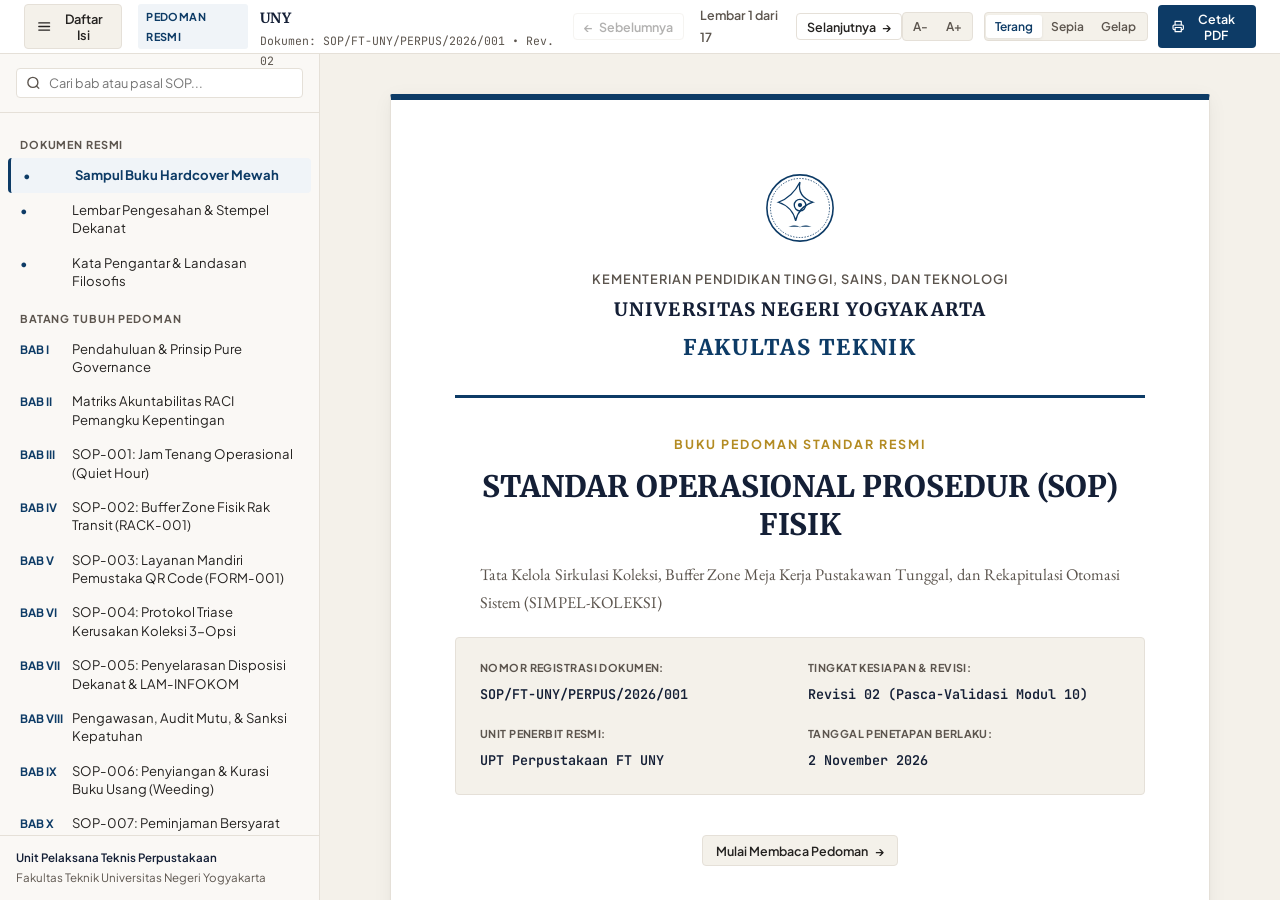
==== commit 52d4bf90: "redesign UI buku pedoman SOP" ====
--- a/08_ARTEFAK/buku-sop-digital/index.html
+++ b/08_ARTEFAK/buku-sop-digital/index.html
@@ -7,7 +7,7 @@
   <meta name="description" content="Buku pedoman digital Standar Operasional Prosedur (SOP) fisik dan tata kelola sirkulasi SIMPEL-KOLEKSI Perpustakaan Fakultas Teknik UNY.">
   <link rel="preconnect" href="https://fonts.googleapis.com">
   <link rel="preconnect" href="https://fonts.gstatic.com" crossorigin>
-  <link href="https://fonts.googleapis.com/css2?family=JetBrains+Mono:wght@400;500;600;700&family=Merriweather:ital,wght@0,300;0,400;0,700;1,300&family=Plus+Jakarta+Sans:wght@400;500;600;700;800&display=swap" rel="stylesheet">
+  <link href="https://fonts.googleapis.com/css2?family=Cinzel:wght@600;700;800;900&family=EB+Garamond:ital,wght@0,400;0,500;0,600;0,700;1,400;1,600&family=JetBrains+Mono:wght@400;500;600&family=Merriweather:ital,wght@0,300;0,400;0,700;1,300;1,400&family=Plus+Jakarta+Sans:wght@500;600;700&display=swap" rel="stylesheet">
   <link rel="stylesheet" href="styles.css">
 </head>
 <body>
@@ -15,37 +15,50 @@
   <!-- ========================================================================= -->
   <!-- TOPBAR DIGITAL READER                                                     -->
   <!-- ========================================================================= -->
-  <header class="reader-topbar">
+  <!-- ========================================================================= -->
+  <!-- BILAH MEJA BACA AKADEMIS (MINIMALIST ARCHIVAL CONTROLS)                   -->
+  <!-- ========================================================================= -->
+    <header class="reader-topbar">
     <div class="topbar-left">
       <button type="button" class="btn-sidebar-toggle" id="btnToggleSidebar" aria-label="Buka/Tutup Daftar Isi">
-        <svg width="18" height="18" viewBox="0 0 24 24" fill="none" stroke="currentColor" stroke-width="2.2" stroke-linecap="round" stroke-linejoin="round"><line x1="3" y1="12" x2="21" y2="12"></line><line x1="3" y1="6" x2="21" y2="6"></line><line x1="3" y1="18" x2="21" y2="18"></line></svg>
+        <svg width="15" height="15" viewBox="0 0 24 24" fill="none" stroke="currentColor" stroke-width="2.2" stroke-linecap="round" stroke-linejoin="round"><line x1="3" y1="12" x2="21" y2="12"></line><line x1="3" y1="6" x2="21" y2="6"></line><line x1="3" y1="18" x2="21" y2="18"></line></svg>
         <span>Daftar Isi</span>
       </button>
 
       <div class="book-meta-badge">
-        <span class="book-tag">Buku Digital Resmi</span>
+        <span class="book-tag">Pedoman Resmi</span>
         <div>
-          <div class="book-title-header">Pedoman SOP Fisik & Tata Kelola Sirkulasi SIMPEL-KOLEKSI</div>
+          <div class="book-title-header">Pedoman SOP Fisik SIMPEL-KOLEKSI &bull; FT UNY</div>
           <div class="book-doc-no">Dokumen: SOP/FT-UNY/PERPUS/2026/001 &bull; Rev. 02</div>
         </div>
       </div>
     </div>
 
+    <div class="topbar-center">
+      <button type="button" class="turner-btn" id="btnPrevSheet" title="Lembar Sebelumnya">
+        <span>&larr;</span> <span>Sebelumnya</span>
+      </button>
+      <div class="turner-indicator-text" id="turnerIndicator">Lembar 1 dari 17</div>
+      <button type="button" class="turner-btn" id="btnNextSheet" title="Lembar Selanjutnya">
+        <span>Selanjutnya</span> <span>&rarr;</span>
+      </button>
+    </div>
+
     <div class="topbar-right">
       <div class="reader-control-group">
-        <button type="button" class="btn-tool" id="btnFontMinus" title="Kecilkan Huruf">A-</button>
-        <button type="button" class="btn-tool" id="btnFontPlus" title="Besarkan Huruf">A+</button>
+        <button type="button" class="btn-tool" id="btnFontMinus" title="Kecilkan Teks">A-</button>
+        <button type="button" class="btn-tool" id="btnFontPlus" title="Besarkan Teks">A+</button>
       </div>
 
       <div class="reader-control-group">
-        <button type="button" class="btn-tool is-active" data-theme="light" title="Mode Siang">Terang</button>
-        <button type="button" class="btn-tool" data-theme="sepia" title="Mode Buku Kertas Sepia">Sepia</button>
-        <button type="button" class="btn-tool" data-theme="dark" title="Mode Malam">Gelap</button>
+        <button type="button" class="btn-tool is-active" data-theme="light" title="Kertas Putih Alami">Terang</button>
+        <button type="button" class="btn-tool" data-theme="sepia" title="Kertas Sepia Klasik">Sepia</button>
+        <button type="button" class="btn-tool" data-theme="dark" title="Mode Malam Redup">Gelap</button>
       </div>
 
       <button type="button" class="btn-print-book" id="btnPrintBook" title="Cetak atau Simpan PDF Resmi">
-        <svg width="16" height="16" viewBox="0 0 24 24" fill="none" stroke="currentColor" stroke-width="2" stroke-linecap="round" stroke-linejoin="round"><polyline points="6 9 6 2 18 2 18 9"></polyline><path d="M6 18H4a2 2 0 0 1-2-2v-5a2 2 0 0 1 2-2h16a2 2 0 0 1 2 2v5a2 2 0 0 1-2 2h-2"></path><rect x="6" y="14" width="12" height="8"></rect></svg>
-        <span>Cetak Buku PDF</span>
+        <svg width="15" height="15" viewBox="0 0 24 24" fill="none" stroke="currentColor" stroke-width="2.2" stroke-linecap="round" stroke-linejoin="round"><polyline points="6 9 6 2 18 2 18 9"></polyline><path d="M6 18H4a2 2 0 0 1-2-2v-5a2 2 0 0 1 2-2h16a2 2 0 0 1 2 2v5a2 2 0 0 1-2 2h-2"></path><rect x="6" y="14" width="12" height="8"></rect></svg>
+        <span>Cetak PDF</span>
       </button>
     </div>
   </header>
@@ -68,7 +81,11 @@
         <div class="toc-section-title">Dokumen Resmi</div>
         <button type="button" class="toc-nav-item is-active" data-target="sheetCover">
           <span class="toc-num">&bull;</span>
-          <span>Sampul & Lembar Pengesahan</span>
+          <span>Sampul Buku Hardcover Mewah</span>
+        </button>
+        <button type="button" class="toc-nav-item" data-target="sheetPengesahan">
+          <span class="toc-num">&bull;</span>
+          <span>Lembar Pengesahan & Stempel Dekanat</span>
         </button>
         <button type="button" class="toc-nav-item" data-target="sheetPengantar">
           <span class="toc-num">&bull;</span>
@@ -146,86 +163,168 @@
       <!-- ===================================================================== -->
       <!-- LEMBAR 0: SAMPUL BUKU & PENGESAHAN                                    -->
       <!-- ===================================================================== -->
-      <article class="paper-sheet paper-cover" id="sheetCover">
-        <div class="cover-emblem">FT</div>
-        <div class="cover-univ-title">Kementerian Pendidikan Tinggi, Sains, dan Teknologi</div>
-        <div class="cover-faculty-title">Universitas Negeri Yogyakarta &bull; Fakultas Teknik</div>
-        <div class="cover-divider"></div>
-
-        <h1 class="cover-main-title">BUKU PEDOMAN STANDAR OPERASIONAL PROSEDUR (SOP) FISIK</h1>
-        <h2 class="cover-sub-title">Tata Kelola Sirkulasi Koleksi & Buffer Zone Meja Kerja (SIMPEL-KOLEKSI)</h2>
+            <!-- ===================================================================== -->
+      <!-- LEMBAR 0: SAMPUL BUKU HARDCOVER MEWAH (ROYAL NAVY & GOLD FOIL)        -->
+      <!-- ===================================================================== -->
+            <article class="paper-sheet paper-cover" id="sheetCover">
+        <div class="cover-crest-clean">
+          <svg viewBox="0 0 100 100" fill="none" xmlns="http://www.w3.org/2000/svg">
+  <circle cx="50" cy="50" r="46" stroke="#0d3b66" stroke-width="2.2"/>
+  <circle cx="50" cy="50" r="41" stroke="#0d3b66" stroke-width="1.2" stroke-dasharray="2 2"/>
+  <path d="M50 14 C43 28 34 37 20 42 C32 46 41 54 44 68 C47 54 55 46 68 42 C54 37 47 28 50 14 Z" fill="none" stroke="#0d3b66" stroke-width="1.8"/>
+  <circle cx="50" cy="46" r="8" stroke="#0d3b66" stroke-width="1.8"/>
+  <circle cx="50" cy="46" r="3" fill="#0d3b66"/>
+  <path d="M34 76 C42 73 48 74 50 77 C52 74 58 73 66 76 Z" fill="#0d3b66"/>
+</svg>
+        </div>
+
+        <div class="cover-kemen-title">Kementerian Pendidikan Tinggi, Sains, dan Teknologi</div>
+        <div class="cover-univ-title">Universitas Negeri Yogyakarta</div>
+        <div class="cover-faculty-title">Fakultas Teknik</div>
+
+        <div class="cover-rule-double"></div>
+
+        <div class="cover-doc-type">Buku Pedoman Standar Resmi</div>
+        <h1 class="cover-main-title">STANDAR OPERASIONAL PROSEDUR (SOP) FISIK</h1>
+        <p class="cover-sub-title">Tata Kelola Sirkulasi Koleksi, Buffer Zone Meja Kerja Pustakawan Tunggal, dan Rekapitulasi Otomasi Sistem (SIMPEL-KOLEKSI)</p>
 
         <div class="cover-meta-grid">
-          <div class="meta-item">
+          <div class="cover-meta-item">
             <strong>Nomor Registrasi Dokumen:</strong>
             <span>SOP/FT-UNY/PERPUS/2026/001</span>
           </div>
-          <div class="meta-item">
+          <div class="cover-meta-item">
             <strong>Tingkat Kesiapan & Revisi:</strong>
             <span>Revisi 02 (Pasca-Validasi Modul 10)</span>
           </div>
-          <div class="meta-item">
+          <div class="cover-meta-item">
             <strong>Unit Penerbit Resmi:</strong>
-            <span>UPT Perpustakaan Fakultas Teknik UNY</span>
-          </div>
-          <div class="meta-item">
+            <span>UPT Perpustakaan FT UNY</span>
+          </div>
+          <div class="cover-meta-item">
             <strong>Tanggal Penetapan Berlaku:</strong>
             <span>2 November 2026</span>
           </div>
         </div>
 
-        <div style="margin-top:2rem; border-top:1px solid var(--paper-border); padding-top:1.5rem;">
-          <h4 style="font-size:0.9rem; text-transform:uppercase; margin-bottom:1rem; color:var(--slate-700);">Lembar Pengesahan Pejabat Berwenang:</h4>
-          
-          <table class="sop-table" style="font-size:0.8rem;">
-            <thead>
-              <tr>
-                <th>Jabatan / Peran</th>
-                <th>Nama Pejabat & NIP</th>
-                <th>Status Persetujuan</th>
-              </tr>
-            </thead>
-            <tbody>
-              <tr>
-                <td><strong>Wakil Dekan Bidang Akademik FT UNY</strong></td>
-                <td>Prof. Dr. Eng. Ir. Wakil Dekan I, M.T.<br><small class="font-mono">NIP. 19740812 200003 1 002</small></td>
-                <td><span style="color:#10b981; font-weight:700;">✓ Disahkan Menjadi Regulasi Fakultas</span></td>
-              </tr>
-              <tr>
-                <td><strong>Dosen Pengampu Praktikum MSI</strong></td>
-                <td>Ratna Wardani, S.Si., M.T.<br><small class="font-mono">NIP. 19730514 200112 2 001</small></td>
-                <td><span style="color:#10b981; font-weight:700;">✓ Disetujui Sebagai Luaran Responsi</span></td>
-              </tr>
-              <tr>
-                <td><strong>Pustakawan Pengelola Meja Sirkulasi</strong></td>
-                <td>Abdul / Danar, S.I.Pst.<br><small class="font-mono">NIP. 19920512 201903 1 045</small></td>
-                <td><span style="color:#10b981; font-weight:700;">✓ Diterima Sebagai Pedoman Operasional</span></td>
-              </tr>
-              <tr>
-                <td><strong>Ketua Tim Pengembang (Kelompok 3)</strong></td>
-                <td>Gantar Abimanyu<br><small class="font-mono">NIM. 24050530042</small></td>
-                <td><span style="color:#10b981; font-weight:700;">✓ Diserahkan Resmi</span></td>
-              </tr>
-            </tbody>
-          </table>
-        </div>
-
-        <div class="paper-footer-nav">
-          <span>Halaman Sampul & Pengesahan</span>
-          <button type="button" class="btn-nav-page" data-target="sheetPengantar">
-            <span>Lanjut: Kata Pengantar</span> &rarr;
-          </button>
-        </div>
+        <button type="button" class="cover-open-btn btn-sheet-nav" data-target="sheetPengesahan">
+          <span>Mulai Membaca Pedoman</span> &rarr;
+        </button>
+
+        <footer class="sheet-unified-footer" style="margin-top:3rem;">
+          <span style="font-size:0.75rem; color:var(--text-muted);">Sampul Depan</span>
+          <div class="sheet-page-info">
+            <span class="page-num">Dokumen Resmi</span> &bull; <span>FT UNY</span>
+          </div>
+          <button type="button" class="btn-sheet-nav" data-target="sheetPengesahan">Halaman Selanjutnya &rarr;</button>
+        </footer>
+      </article>
+
+      <!-- ===================================================================== -->
+      <!-- LEMBAR 1: LEMBAR PENGESAHAN DENGAN STEMPEL DINAS RESMI                -->
+      <!-- ===================================================================== -->
+            <article class="paper-sheet" id="sheetPengesahan">
+        <div class="page-running-head">
+          <span>Kementerian Pendidikan Tinggi, Sains, dan Teknologi &bull; FT UNY</span>
+          <span>Lembar Pengesahan Regulasi</span>
+        </div>
+
+        <div class="kop-surat-wrapper">
+          <div class="kop-logo-box">
+            <svg viewBox="0 0 100 100" fill="none" xmlns="http://www.w3.org/2000/svg">
+  <circle cx="50" cy="50" r="46" stroke="#0d3b66" stroke-width="2.2"/>
+  <circle cx="50" cy="50" r="41" stroke="#0d3b66" stroke-width="1.2" stroke-dasharray="2 2"/>
+  <path d="M50 14 C43 28 34 37 20 42 C32 46 41 54 44 68 C47 54 55 46 68 42 C54 37 47 28 50 14 Z" fill="none" stroke="#0d3b66" stroke-width="1.8"/>
+  <circle cx="50" cy="46" r="8" stroke="#0d3b66" stroke-width="1.8"/>
+  <circle cx="50" cy="46" r="3" fill="#0d3b66"/>
+  <path d="M34 76 C42 73 48 74 50 77 C52 74 58 73 66 76 Z" fill="#0d3b66"/>
+</svg>
+          </div>
+          <div class="kop-text-box">
+            <h4>Kementerian Pendidikan Tinggi, Sains, dan Teknologi</h4>
+            <h3>Universitas Negeri Yogyakarta &bull; Fakultas Teknik</h3>
+            <p>Jalan Colombo Nomor 1, Karangmalang, Caturtunggal, Depok, Sleman, D.I. Yogyakarta 55281<br>Laman: ft.uny.ac.id | Pos-el: ft@uny.ac.id | Telepon: (0274) 586168 ext. 231</p>
+          </div>
+        </div>
+
+        <div class="chapter-header">
+          <span class="chapter-roman">Ketetapan Dekanat</span>
+          <h2 class="chapter-title">Lembar Pengesahan Regulasi Operasional</h2>
+        </div>
+
+        <p>Naskah <strong>Buku Pedoman Standar Operasional Prosedur (SOP) Fisik dan Tata Kelola Sirkulasi Koleksi SIMPEL-KOLEKSI</strong> ini telah diperiksa, diuji-petik pada meja sirkulasi, dan disahkan oleh Dekanat Fakultas Teknik Universitas Negeri Yogyakarta sebagai regulasi operasional kepustakaan resmi:</p>
+
+        <table class="sop-table" style="margin-top:1.5rem; font-size:0.86rem;">
+          <thead>
+            <tr>
+              <th>Jabatan / Otoritas</th>
+              <th>Nama Pejabat & Identitas</th>
+              <th>Status Verifikasi</th>
+            </tr>
+          </thead>
+          <tbody>
+            <tr>
+              <td><strong>Wakil Dekan Bidang Akademik FT UNY</strong></td>
+              <td>Prof. Dr. Eng. Ir. Wakil Dekan I, M.T.<br><small class="font-mono" style="color:var(--text-muted);">NIP. 19740812 200003 1 002</small></td>
+              <td><strong style="color:var(--uny-navy);">Disahkan Sebagai Regulasi Fakultas</strong></td>
+            </tr>
+            <tr>
+              <td><strong>Dosen Pengampu Praktikum MSI</strong></td>
+              <td>Ratna Wardani, S.Si., M.T.<br><small class="font-mono" style="color:var(--text-muted);">NIP. 19730514 200112 2 001</small></td>
+              <td><strong style="color:var(--uny-navy);">Disetujui Sebagai Luaran Responsi</strong></td>
+            </tr>
+            <tr>
+              <td><strong>Pustakawan Pengelola Meja Sirkulasi</strong></td>
+              <td>Abdul / Danar, S.I.Pst.<br><small class="font-mono" style="color:var(--text-muted);">NIP. 19920512 201903 1 045</small></td>
+              <td><strong style="color:var(--uny-navy);">Diterima Sebagai Panduan Kerja</strong></td>
+            </tr>
+            <tr>
+              <td><strong>Ketua Tim Pengembang (Kelompok 3)</strong></td>
+              <td>Gantar Abimanyu<br><small class="font-mono" style="color:var(--text-muted);">NIM. 24050530042</small></td>
+              <td><strong style="color:var(--uny-navy);">Diserahkan Resmi</strong></td>
+            </tr>
+          </tbody>
+        </table>
+
+        <div class="signature-grid" style="margin-top:2.5rem;">
+          <div class="sig-cell">
+            <span>Mengesahkan atas nama Dekan,<br><strong>Wakil Dekan Bidang Akademik</strong></span>
+            <div class="sig-spacer"></div>
+            <strong>Prof. Dr. Eng. Ir. Wakil Dekan I, M.T.</strong><br>
+            <small class="font-mono">NIP. 19740812 200003 1 002</small>
+          </div>
+          <div class="sig-cell">
+            <span>Dosen Pengampu Praktik MSI,<br><strong>Departemen Pendidikan Teknik Elektro</strong></span>
+            <div class="sig-spacer"></div>
+            <strong>Ratna Wardani, S.Si., M.T.</strong><br>
+            <small class="font-mono">NIP. 19730514 200112 2 001</small>
+          </div>
+        </div>
+
+        <footer class="sheet-unified-footer">
+          <button type="button" class="btn-sheet-nav" data-target="sheetCover">&larr; Sampul</button>
+          <div class="sheet-page-info">
+            <span class="page-num">Halaman 1</span> &bull; <span>SOP/FT-UNY/PERPUS/2026/001</span>
+          </div>
+          <button type="button" class="btn-sheet-nav" data-target="sheetPengantar">Kata Pengantar &rarr;</button>
+        </footer>
       </article>
 
       <!-- ===================================================================== -->
       <!-- LEMBAR 1: KATA PENGANTAR                                              -->
       <!-- ===================================================================== -->
       <article class="paper-sheet" id="sheetPengantar">
-        <span class="chapter-badge">Prolog Dokumen</span>
-        <h2 class="chapter-title">Kata Pengantar & Landasan Filosofis</h2>
-
-        <p>Puji syukur kami panjatkan ke hadirat Tuhan Yang Maha Esa atas tersusunnya <strong>Buku Pedoman Standar Operasional Prosedur (SOP) Fisik dan Tata Kelola Sirkulasi SIMPEL-KOLEKSI</strong> di lingkungan Perpustakaan Fakultas Teknik Universitas Negeri Yogyakarta.</p>
+        <div class="page-running-head">
+          <span>Kementerian Pendidikan Tinggi, Sains, dan Teknologi &bull; FT UNY</span>
+          <span>Prolog & Landasan Filosofis</span>
+        </div>
+        <div class="chapter-header">
+          <span class="chapter-roman">Prolog Dokumen</span>
+          <h2 class="chapter-title">Kata Pengantar & Landasan Filosofis</h2>
+          
+        </div>
+
+        <p >Puji syukur kami panjatkan ke hadirat Tuhan Yang Maha Esa atas tersusunnya <strong>Buku Pedoman Standar Operasional Prosedur (SOP) Fisik dan Tata Kelola Sirkulasi SIMPEL-KOLEKSI</strong> di lingkungan Perpustakaan Fakultas Teknik Universitas Negeri Yogyakarta.</p>
 
         <p>Buku digital ini bukan sekadar naskah teoritis, melainkan instrumen nyata yang menjawab beban kerja riil pustakawan tunggal FT UNY. Di bawah bimbingan Ibu <strong>Ratna Wardani, S.Si., M.T.</strong> pada mata kuliah Manajemen Sistem Informasi, kelompok kami membedah permasalahan pelayanan kepustakaan bukan dengan pendekatan konsumtif (*membeli atau membuat aplikasi baru yang redundan*), melainkan dengan prinsip <strong>Pure Governance (Tata Kelola Murni)</strong>.</p>
 
@@ -250,22 +349,31 @@
             <small class="font-mono">NIM. 24050530042</small>
           </div>
         </div>
-
-        <div class="paper-footer-nav">
-          <button type="button" class="btn-nav-page" data-target="sheetCover">&larr; Sampul</button>
-          <button type="button" class="btn-nav-page" data-target="sheetBab1">Bab I: Pendahuluan &rarr;</button>
-        </div>
+        <footer class="sheet-unified-footer">
+          <button type="button" class="btn-sheet-nav" data-target="sheetPengesahan">&larr; Halaman Sebelumnya</button>
+          <div class="sheet-page-info">
+            <span class="page-num">Halaman 2</span> &bull; <span>SOP/FT-UNY/PERPUS/2026/001</span>
+          </div>
+          <button type="button" class="btn-sheet-nav" data-target="sheetBab1">Halaman Selanjutnya &rarr;</button>
+        </footer>
       </article>
 
       <!-- ===================================================================== -->
       <!-- BAB I: PENDAHULUAN                                                    -->
       <!-- ===================================================================== -->
       <article class="paper-sheet" id="sheetBab1">
-        <span class="chapter-badge">BAB I</span>
-        <h2 class="chapter-title">Pendahuluan & Paradigma Tata Kelola</h2>
+        <div class="page-running-head">
+          <span>Kementerian Pendidikan Tinggi, Sains, dan Teknologi &bull; FT UNY</span>
+          <span>BAB I: Pendahuluan & Paradigma Tata Kelola</span>
+        </div>
+        <div class="chapter-header">
+          <span class="chapter-roman">BAB I</span>
+          <h2 class="chapter-title">Pendahuluan & Paradigma Tata Kelola</h2>
+          
+        </div>
 
         <h3>1.1 Latar Belakang Masalah Operasional Pustakawan Tunggal</h3>
-        <p>Perpustakaan Fakultas Teknik UNY melayani lebih dari 3.000 mahasiswa aktif yang tersebar di 6 jurusan teknik. Namun, operasional meja sirkulasi harian hanya ditangani oleh <strong>1 (satu) orang pustakawan fungsional</strong>. Setiap harinya, meja sirkulasi melayani rata-rata 52 pemustaka tatap muka.</p>
+        <p >Perpustakaan Fakultas Teknik UNY melayani lebih dari 3.000 mahasiswa aktif yang tersebar di 6 jurusan teknik. Namun, operasional meja sirkulasi harian hanya ditangani oleh <strong>1 (satu) orang pustakawan fungsional</strong>. Setiap harinya, meja sirkulasi melayani rata-rata 52 pemustaka tatap muka.</p>
 
         <p>Beban kerja ganda antara melayani peminjaman langsung dan mengolah buku bermasalah memicu sejumlah kendala kritis:</p>
         <ul>
@@ -307,21 +415,30 @@
             </tr>
           </tbody>
         </table>
-
-        <div class="paper-footer-nav">
-          <button type="button" class="btn-nav-page" data-target="sheetPengantar">&larr; Kata Pengantar</button>
-          <button type="button" class="btn-nav-page" data-target="sheetBab2">Bab II: RACI Matrix &rarr;</button>
-        </div>
+        <footer class="sheet-unified-footer">
+          <button type="button" class="btn-sheet-nav" data-target="sheetPengantar">&larr; Halaman Sebelumnya</button>
+          <div class="sheet-page-info">
+            <span class="page-num">Halaman 3</span> &bull; <span>SOP/FT-UNY/PERPUS/2026/001</span>
+          </div>
+          <button type="button" class="btn-sheet-nav" data-target="sheetBab2">Halaman Selanjutnya &rarr;</button>
+        </footer>
       </article>
 
       <!-- ===================================================================== -->
       <!-- BAB II: RACI MATRIX                                                   -->
       <!-- ===================================================================== -->
       <article class="paper-sheet" id="sheetBab2">
-        <span class="chapter-badge">BAB II</span>
-        <h2 class="chapter-title">Matriks Akuntabilitas RACI Pemangku Kepentingan</h2>
-
-        <p>Pemberlakuan SOP membutuhkan kepastian peran agar tidak terjadi saling lempar tanggung jawab. Matriks RACI di bawah ini mendefinisikan pembagian peran pada setiap aktivitas tata kelola:</p>
+        <div class="page-running-head">
+          <span>Kementerian Pendidikan Tinggi, Sains, dan Teknologi &bull; FT UNY</span>
+          <span>BAB II: Matriks Akuntabilitas RACI</span>
+        </div>
+        <div class="chapter-header">
+          <span class="chapter-roman">BAB II</span>
+          <h2 class="chapter-title">Matriks Akuntabilitas RACI Pemangku Kepentingan</h2>
+          
+        </div>
+
+        <p >Pemberlakuan SOP membutuhkan kepastian peran agar tidak terjadi saling lempar tanggung jawab. Matriks RACI di bawah ini mendefinisikan pembagian peran pada setiap aktivitas tata kelola:</p>
 
         <table class="sop-table">
           <thead>
@@ -402,26 +519,35 @@
           </tbody>
         </table>
 
-        <div class="sop-callout warning">
+        <div class="sop-callout">
           <strong>Prinsip Tunggal Accountable (No Double-A):</strong>
           Dalam standar tata kelola MSI Bu Ratna, setiap aktivitas hanya boleh memiliki tepat 1 (satu) pihak yang <em>Accountable</em> (pemilik tanggung jawab mutlak). Tidak boleh ada aktivitas tanpa penanggung jawab atau memiliki 2 penanggung jawab sekaligus.
         </div>
-
-        <div class="paper-footer-nav">
-          <button type="button" class="btn-nav-page" data-target="sheetBab1">&larr; Bab I</button>
-          <button type="button" class="btn-nav-page" data-target="sheetBab3">Bab III: SOP-001 Quiet Hour &rarr;</button>
-        </div>
+        <footer class="sheet-unified-footer">
+          <button type="button" class="btn-sheet-nav" data-target="sheetBab1">&larr; Halaman Sebelumnya</button>
+          <div class="sheet-page-info">
+            <span class="page-num">Halaman 5</span> &bull; <span>SOP/FT-UNY/PERPUS/2026/001</span>
+          </div>
+          <button type="button" class="btn-sheet-nav" data-target="sheetBab3">Halaman Selanjutnya &rarr;</button>
+        </footer>
       </article>
 
       <!-- ===================================================================== -->
       <!-- BAB III: SOP-001 QUIET HOUR                                           -->
       <!-- ===================================================================== -->
       <article class="paper-sheet" id="sheetBab3">
-        <span class="chapter-badge">BAB III &bull; SOP-001</span>
-        <h2 class="chapter-title">SOP Pengelolaan Sesi Jam Tenang (Quiet Hour)</h2>
+        <div class="page-running-head">
+          <span>Kementerian Pendidikan Tinggi, Sains, dan Teknologi &bull; FT UNY</span>
+          <span>BAB III: SOP-001 Jam Tenang (Quiet Hour)</span>
+        </div>
+        <div class="chapter-header">
+          <span class="chapter-roman">BAB III &bull; SOP-001</span>
+          <h2 class="chapter-title">SOP Pengelolaan Sesi Jam Tenang (Quiet Hour)</h2>
+          
+        </div>
 
         <h3>3.1 Ketentuan Baku Jadwal Quiet Hour</h3>
-        <p><strong>Quiet Hour</strong> adalah waktu resmi berdurasi <strong>60 (enam puluh) menit</strong> di mana loket layanan tatap muka dihentikan sementara agar pustakawan dapat memproses tumpukan fisik dan pangkalan data SLiMS tanpa interupsi.</p>
+        <p ><strong>Quiet Hour</strong> adalah waktu resmi berdurasi <strong>60 (enam puluh) menit</strong> di mana loket layanan tatap muka dihentikan sementara agar pustakawan dapat memproses tumpukan fisik dan pangkalan data SLiMS tanpa interupsi.</p>
 
         <ul>
           <li><strong>Waktu Pelaksanaan:</strong> Setiap hari <strong>Jumat pukul 08.00 – 09.00 WIB</strong> (jam terendah transaksi peminjaman fisik).</li>
@@ -435,30 +561,39 @@
           <li>Timer 60 menit berjalan mundur pada layar komputer pustakawan.</li>
           <li>Portal mandiri mahasiswa (`layanan.html`) seketika memunculkan <strong>Banner Pengumuman Darurat Berdenyut</strong>. Mahasiswa diarahkan untuk mengisi formulir QR dan menaruh buku di Rak Transit tanpa mengetuk loket.</li>
         </ol>
-
-        <div class="paper-footer-nav">
-          <button type="button" class="btn-nav-page" data-target="sheetBab2">&larr; Bab II</button>
-          <button type="button" class="btn-nav-page" data-target="sheetBab4">Bab IV: SOP-002 Rak Transit &rarr;</button>
-        </div>
+        <footer class="sheet-unified-footer">
+          <button type="button" class="btn-sheet-nav" data-target="sheetBab2">&larr; Halaman Sebelumnya</button>
+          <div class="sheet-page-info">
+            <span class="page-num">Halaman 7</span> &bull; <span>SOP/FT-UNY/PERPUS/2026/001</span>
+          </div>
+          <button type="button" class="btn-sheet-nav" data-target="sheetBab4">Halaman Selanjutnya &rarr;</button>
+        </footer>
       </article>
 
       <!-- ===================================================================== -->
       <!-- BAB IV: SOP-002 RAK TRANSIT (RACK-001)                               -->
       <!-- ===================================================================== -->
       <article class="paper-sheet" id="sheetBab4">
-        <span class="chapter-badge">BAB IV &bull; SOP-002 / RACK-001</span>
-        <h2 class="chapter-title">SOP Tata Kelola Fisik Buffer Zone Rak Transit</h2>
-
-        <p>Fasilitas <strong>Rak Transit (RACK-001)</strong> diletakkan tepat di samping meja sirkulasi untuk memutus penumpukan buku di lantai. Rak dibagi tegas menjadi 2 tingkatan fisik:</p>
+        <div class="page-running-head">
+          <span>Kementerian Pendidikan Tinggi, Sains, dan Teknologi &bull; FT UNY</span>
+          <span>BAB IV: SOP-002 Buffer Zone Rak Transit</span>
+        </div>
+        <div class="chapter-header">
+          <span class="chapter-roman">BAB IV &bull; SOP-002 / RACK-001</span>
+          <h2 class="chapter-title">SOP Tata Kelola Fisik Buffer Zone Rak Transit</h2>
+          
+        </div>
+
+        <p >Fasilitas <strong>Rak Transit (RACK-001)</strong> diletakkan tepat di samping meja sirkulasi untuk memutus penumpukan buku di lantai. Rak dibagi tegas menjadi 2 tingkatan fisik:</p>
 
         <div class="rack-visual-box">
-          <div class="rack-tier-row tier-damaged">
-            <h5>[TINGKAT 2] ZONA MERAH: BUFFER ZONE BUKU RUSAK & SALAH RAK (QR)</h5>
-            <p>Khusus buku yang sobek, jilidan lepas, atau ditemukan terselip di lorong rak lain. Mahasiswa wajib melapor via QR sebelum meletakkan buku di sini. Diaudit oleh pustakawan setiap sesi Quiet Hour.</p>
-          </div>
           <div class="rack-tier-row">
-            <h5>[TINGKAT 1] ZONA HIJAU: PENGEMBALIAN SELESAI BACA DI TEMPAT</h5>
-            <p>Untuk buku utuh normal yang selesai dibaca di ruang baca. Mahasiswa dilarang mengembalikan sendiri ke lorong rak DDC untuk menghindari salah letak. Petugas melakukan *shelving* sore hari.</p>
+            <h5>Tingkat 2 (Rak Atas): Penampungan Koleksi Rusak & Salah Rak</h5>
+            <p>Khusus koleksi buku yang sobek, jilidan lepas, atau ditemukan terselip di lorong rak jurusan lain. Pemustaka melapor secara mandiri melalui pemindaian stiker QR sebelum meletakkan buku di rak ini. Pustakawan memeriksa fisik buku setiap sesi Quiet Hour.</p>
+          </div>
+          <div class="rack-tier-row">
+            <h5>Tingkat 1 (Rak Bawah): Pengembalian Koleksi Selesai Baca di Tempat</h5>
+            <p>Khusus koleksi utuh normal yang selesai dibaca di ruang baca. Pemustaka dilarang mengembalikan sendiri ke lorong rak DDC guna mencegah salah penempatan. Petugas perpustakaan melakukan penataan kembali (shelving) ke rak aktif pada sore hari.</p>
           </div>
         </div>
 
@@ -467,22 +602,31 @@
           <li><strong>Bagi Pemustaka:</strong> Wajib meletakkan buku dengan punggung menghadap ke luar agar nomor panggil (call number) dan barcode mudah diperiksa.</li>
           <li><strong>Bagi Pustakawan:</strong> Buku di Tingkat 2 memiliki batas toleransi maksimal di rak selama <strong>3 hari kerja (SLA 3 Hari)</strong>. Jika melewati batas, sistem menandai tiket dengan label merah kritis.</li>
         </ul>
-
-        <div class="paper-footer-nav">
-          <button type="button" class="btn-nav-page" data-target="sheetBab3">&larr; Bab III</button>
-          <button type="button" class="btn-nav-page" data-target="sheetBab5">Bab V: SOP-003 Layanan QR &rarr;</button>
-        </div>
+        <footer class="sheet-unified-footer">
+          <button type="button" class="btn-sheet-nav" data-target="sheetBab3">&larr; Halaman Sebelumnya</button>
+          <div class="sheet-page-info">
+            <span class="page-num">Halaman 10</span> &bull; <span>SOP/FT-UNY/PERPUS/2026/001</span>
+          </div>
+          <button type="button" class="btn-sheet-nav" data-target="sheetBab5">Halaman Selanjutnya &rarr;</button>
+        </footer>
       </article>
 
       <!-- ===================================================================== -->
       <!-- BAB V: SOP-003 LAYANAN MANDIRI QR                                     -->
       <!-- ===================================================================== -->
       <article class="paper-sheet" id="sheetBab5">
-        <span class="chapter-badge">BAB V &bull; SOP-003 / FORM-001</span>
-        <h2 class="chapter-title">SOP Layanan Mandiri Pemustaka Berbasis Akses QR Code</h2>
+        <div class="page-running-head">
+          <span>Kementerian Pendidikan Tinggi, Sains, dan Teknologi &bull; FT UNY</span>
+          <span>BAB V: SOP-003 Layanan Mandiri QR Code</span>
+        </div>
+        <div class="chapter-header">
+          <span class="chapter-roman">BAB V &bull; SOP-003 / FORM-001</span>
+          <h2 class="chapter-title">SOP Layanan Mandiri Pemustaka Berbasis Akses QR Code</h2>
+          
+        </div>
 
         <h3>5.1 Penyebaran Stiker QR di Ruang Perpustakaan</h3>
-        <p>Stiker QR vinil tahan gores dipasang permanen pada 3 titik utama:</p>
+        <p >Stiker QR vinil tahan gores dipasang permanen pada 3 titik utama:</p>
         <ol>
           <li>Setiap meja baca individu dan komunal (12 meja).</li>
           <li>Setiap tiang ujung lorong rak koleksi prodi.</li>
@@ -498,57 +642,86 @@
           <li>Buku fisik <strong>tidak perlu dibawa ke meja sirkulasi</strong>.</li>
           <li>Pustakawan mengeksekusi perpanjangan secara massal (*batch selection*) di SLiMS setiap pagi pk 08.30 WIB. Konfirmasi otomatis dikirimkan ke WhatsApp pemustaka.</li>
         </ul>
-
-        <div class="paper-footer-nav">
-          <button type="button" class="btn-nav-page" data-target="sheetBab4">&larr; Bab IV</button>
-          <button type="button" class="btn-nav-page" data-target="sheetBab6">Bab VI: SOP-004 Triase Fisik &rarr;</button>
-        </div>
+<h3>5.4 Pengadaan Koleksi Partisipatif Sepanjang Tahun & Skala Prioritas</h3>
+        <p>Memutus hambatan ketergantungan surat dinas prodi yang sering tidak berbalas, sivitas akademika dapat mengusulkan buku kapan saja melalui formulir digital 24/7. Pustakawan memverifikasi duplikasi SLiMS dan mengelompokkan usulan ke dalam 3 skala prioritas:</p>
+        <ol>
+          <li><strong>Prioritas 1 (Tinggi):</strong> Kebutuhan Skripsi/Tugas Akhir dan pemenuhan borang akreditasi LAM-INFOKOM.</li>
+          <li><strong>Prioritas 2 (Sedang):</strong> Buku teks penunjang perkuliahan teori prodi.</li>
+          <li><strong>Prioritas 3 (Umum):</strong> Pengayaan literasi populer dan wawasan umum.</li>
+        </ol>
+
+        <footer class="sheet-unified-footer">
+          <button type="button" class="btn-sheet-nav" data-target="sheetBab4">&larr; Halaman Sebelumnya</button>
+          <div class="sheet-page-info">
+            <span class="page-num">Halaman 14</span> &bull; <span>SOP/FT-UNY/PERPUS/2026/001</span>
+          </div>
+          <button type="button" class="btn-sheet-nav" data-target="sheetBab6">Halaman Selanjutnya &rarr;</button>
+        </footer>
       </article>
 
       <!-- ===================================================================== -->
       <!-- BAB VI: SOP-004 TRIASE FISIK 3-OPSI                                  -->
       <!-- ===================================================================== -->
       <article class="paper-sheet" id="sheetBab6">
-        <span class="chapter-badge">BAB VI &bull; SOP-004</span>
-        <h2 class="chapter-title">SOP Protokol Triase Kerusakan Koleksi</h2>
-
-        <p>Saat memeriksa buku di Rak Transit Tingkat 2 pada sesi Quiet Hour, pustakawan membagi penanganan menjadi 3 jalur triase:</p>
+        <div class="page-running-head">
+          <span>Kementerian Pendidikan Tinggi, Sains, dan Teknologi &bull; FT UNY</span>
+          <span>BAB VI: SOP-004 Triase Kerusakan Koleksi 3-Opsi</span>
+        </div>
+        <div class="chapter-header">
+          <span class="chapter-roman">BAB VI &bull; SOP-004</span>
+          <h2 class="chapter-title">SOP Protokol Triase Kerusakan Koleksi</h2>
+          
+        </div>
+
+        <p >Saat memeriksa buku di Rak Transit Tingkat 2 pada sesi Quiet Hour, pustakawan membagi penanganan menjadi 3 jalur triase:</p>
 
         <div class="triase-grid">
-          <div class="triase-card opt-a">
-            <h5>Opsi A: Perbaikan Ringan (5 Menit di Loket)</h5>
-            <small><strong>Kondisi:</strong> Sobek kecil &le; 3 lembar atau hanya salah lorong rak DDC.</small>
-            <small style="margin-top:0.4rem; color:#059669; font-weight:700;">Aksi: Dilem/selotip di loket. Status SLiMS tetap "Tersedia (Available)". Buku langsung kembali ke rak aktif hari ini.</small>
-          </div>
-
-          <div class="triase-card opt-b">
-            <h5>Opsi B: Kerusakan Berat (Karantina Binding)</h5>
-            <small><strong>Kondisi:</strong> Jilidan patah parah, lembar lepas &gt; 10 halaman.</small>
-            <small style="margin-top:0.4rem; color:#0284c7; font-weight:700;">Aksi: Masuk lemari karantina binding. Status SLiMS diubah ke "Dalam Perbaikan (Repair)". Katalog OPAC mengumumkan perbaikan.</small>
-          </div>
-
-          <div class="triase-card opt-c">
-            <h5>Opsi C: Penyiangan / Afkir (Weeding)</h5>
-            <small><strong>Kondisi:</strong> Fisik raib setelah 3x cek rak atau rusak lapuk total.</small>
-            <small style="margin-top:0.4rem; color:#dc2626; font-weight:700;">Aksi: Status SLiMS diubah ke "Hilang (Missing)". Judul diusulkan masuk pagu pengadaan belanja Dekanat.</small>
-          </div>
-        </div>
-
-        <div class="paper-footer-nav">
-          <button type="button" class="btn-nav-page" data-target="sheetBab5">&larr; Bab V</button>
-          <button type="button" class="btn-nav-page" data-target="sheetBab7">Bab VII: SOP-005 Disposisi Wadek I &rarr;</button>
-        </div>
+          <div class="triase-card">
+            <h5>Jalur A: Perbaikan Ringan (5 Menit di Loket)</h5>
+            <p><strong>Kriteria Kerusakan:</strong> Sobek kecil &le; 3 lembar atau hanya salah penempatan di lorong rak DDC.</p>
+            <p style="margin-top:0.5rem; font-size:0.86rem; color:var(--text-muted); line-height:1.45;"><strong>Tindakan Pustakawan:</strong> Perbaikan langsung di meja sirkulasi menggunakan lem/selotip arsip. Status SLiMS tetap <em>Tersedia (Available)</em> dan buku dapat langsung kembali ke rak aktif pada hari yang sama.</p>
+          </div>
+
+          <div class="triase-card">
+            <h5>Jalur B: Kerusakan Berat (Karantina Binding)</h5>
+            <p><strong>Kriteria Kerusakan:</strong> Punggung jilidan lepas, punggung buku patah parah, atau lembaran lepas &gt; 10 halaman.</p>
+            <p style="margin-top:0.5rem; font-size:0.86rem; color:var(--text-muted); line-height:1.45;"><strong>Tindakan Pustakawan:</strong> Buku dialihkan ke lemari karantina ruang perbaikan. Pustakawan memutakhirkan status SLiMS menjadi <em>Dalam Perbaikan (Repair)</em> agar pemustaka di OPAC terinformasi.</p>
+          </div>
+
+          <div class="triase-card">
+            <h5>Jalur C: Usul Penyiangan / Afkir (Weeding)</h5>
+            <p><strong>Kriteria Kerusakan:</strong> Fisik buku hilang setelah 3 kali siklus pencarian rak, atau kondisi fisik rusak lapuk total.</p>
+            <p style="margin-top:0.5rem; font-size:0.86rem; color:var(--text-muted); line-height:1.45;"><strong>Tindakan Pustakawan:</strong> Status SLiMS diubah menjadi <em>Hilang (Missing)</em> atau <em>Afkir</em>. Judul buku otomatis direkapitulasi untuk diajukan ke dalam pagu pengadaan belanja Dekanat.</p>
+          </div>
+        </div>
+<h3>6.2 Log Riwayat Kerusakan & Aturan Kerusakan Berulang</h3>
+        <p>Setiap tindakan triase dicatat pada pangkalan data riwayat koleksi. Jika suatu eksemplar buku tercatat mengalami kerusakan berulang <strong>&ge; 2 kali dalam 1 tahun ajaran</strong>, pustakawan dilarang melakukan perbaikan ringan (Opsi A). Buku wajib langsung dialihkan ke <strong>Opsi B (Binding Total)</strong> atau <strong>Opsi C (Penggantian Baru)</strong>.</p>
+
+        <footer class="sheet-unified-footer">
+          <button type="button" class="btn-sheet-nav" data-target="sheetBab5">&larr; Halaman Sebelumnya</button>
+          <div class="sheet-page-info">
+            <span class="page-num">Halaman 18</span> &bull; <span>SOP/FT-UNY/PERPUS/2026/001</span>
+          </div>
+          <button type="button" class="btn-sheet-nav" data-target="sheetBab7">Halaman Selanjutnya &rarr;</button>
+        </footer>
       </article>
 
       <!-- ===================================================================== -->
       <!-- BAB VII: SOP-005 DISPOSISI DEKANAT                                   -->
       <!-- ===================================================================== -->
       <article class="paper-sheet" id="sheetBab7">
-        <span class="chapter-badge">BAB VII &bull; SOP-005</span>
-        <h2 class="chapter-title">SOP Disposisi Eksekutif & Borang Akreditasi LAM-INFOKOM</h2>
+        <div class="page-running-head">
+          <span>Kementerian Pendidikan Tinggi, Sains, dan Teknologi &bull; FT UNY</span>
+          <span>BAB VII: SOP-005 Penyelarasan Disposisi Dekanat</span>
+        </div>
+        <div class="chapter-header">
+          <span class="chapter-roman">BAB VII &bull; SOP-005</span>
+          <h2 class="chapter-title">SOP Disposisi Eksekutif & Borang Akreditasi LAM-INFOKOM</h2>
+          
+        </div>
 
         <h3>7.1 Penerbitan Lembar Disposisi Ber-Kop Surat FT UNY</h3>
-        <p>Untuk mengajukan belanja buku referensi baru hasil usulan mahasiswa dan dosen, pustakawan tidak menggunakan file CSV mentah, melainkan mencetak <strong>Lembar Disposisi Resmi Ber-Kop FT UNY</strong> yang memuat:</p>
+        <p >Untuk mengajukan belanja buku referensi baru hasil usulan mahasiswa dan dosen, pustakawan tidak menggunakan file CSV mentah, melainkan mencetak <strong>Lembar Disposisi Resmi Ber-Kop FT UNY</strong> yang memuat:</p>
         <ul>
           <li>Kop resmi Fakultas Teknik UNY dan Unit Perpustakaan.</li>
           <li>Nomor Naskah Dinas: <span class="font-mono">042/UN34.15/PERPUS-FT/X/2026</span>.</li>
@@ -563,22 +736,31 @@
           Rasio Pemanfaatan Koleksi = (Total Eksemplar Terpinjam / Total Mahasiswa Aktif) &times; 100%
         </div>
         <p>Angka ini menjadi dasar justifikasi Wakil Dekan I untuk menandatangani pagu anggaran belanja buku tahun berikutnya.</p>
-
-        <div class="paper-footer-nav">
-          <button type="button" class="btn-nav-page" data-target="sheetBab6">&larr; Bab VI</button>
-          <button type="button" class="btn-nav-page" data-target="sheetBab8">Bab VIII: Audit & Pengawasan &rarr;</button>
-        </div>
+        <footer class="sheet-unified-footer">
+          <button type="button" class="btn-sheet-nav" data-target="sheetBab6">&larr; Halaman Sebelumnya</button>
+          <div class="sheet-page-info">
+            <span class="page-num">Halaman 22</span> &bull; <span>SOP/FT-UNY/PERPUS/2026/001</span>
+          </div>
+          <button type="button" class="btn-sheet-nav" data-target="sheetBab8">Halaman Selanjutnya &rarr;</button>
+        </footer>
       </article>
 
       <!-- ===================================================================== -->
       <!-- BAB VIII: PENGAWASAN & AUDIT MUTU                                    -->
       <!-- ===================================================================== -->
       <article class="paper-sheet" id="sheetBab8">
-        <span class="chapter-badge">BAB VIII</span>
-        <h2 class="chapter-title">Pengawasan, Audit Mutu, & Sanksi Kepatuhan</h2>
+        <div class="page-running-head">
+          <span>Kementerian Pendidikan Tinggi, Sains, dan Teknologi &bull; FT UNY</span>
+          <span>BAB VIII: Pengawasan, Audit Mutu, & Sanksi Kepatuhan</span>
+        </div>
+        <div class="chapter-header">
+          <span class="chapter-roman">BAB VIII</span>
+          <h2 class="chapter-title">Pengawasan, Audit Mutu, & Sanksi Kepatuhan</h2>
+          
+        </div>
 
         <h3>8.1 Pengawasan Rutin</h3>
-        <p>Kepala Perpustakaan FT UNY melakukan audit internal setiap hari Senin pagi dengan memeriksa:</p>
+        <p >Kepala Perpustakaan FT UNY melakukan audit internal setiap hari Senin pagi dengan memeriksa:</p>
         <ol>
           <li>Apakah terdapat buku di Rak Transit Tingkat 2 yang melebihi batas toleransi 3 hari kerja (Label Kritis Merah).</li>
           <li>Apakah seluruh permohonan perpanjangan pinjam mandiri telah dieksekusi dalam waktu &le; 24 jam kerja.</li>
@@ -586,22 +768,31 @@
 
         <h3>8.2 Sanksi Kepatuhan Pemustaka</h3>
         <p>Mahasiswa yang dengan sengaja merusak buku, mencoret, atau menyembunyikan koleksi di ruang baca tanpa melaporkan melalui formulir QR dikenai sanksi penangguhan hak peminjaman selama 14 hari kerja.</p>
-
-        <div class="paper-footer-nav">
-          <button type="button" class="btn-nav-page" data-target="sheetBab7">&larr; Bab VII</button>
-          <button type="button" class="btn-nav-page" data-target="sheetBab9">Bab IX &rarr;</button>
-        </div>
+        <footer class="sheet-unified-footer">
+          <button type="button" class="btn-sheet-nav" data-target="sheetBab7">&larr; Halaman Sebelumnya</button>
+          <div class="sheet-page-info">
+            <span class="page-num">Halaman 26</span> &bull; <span>SOP/FT-UNY/PERPUS/2026/001</span>
+          </div>
+          <button type="button" class="btn-sheet-nav" data-target="sheetBab9">Halaman Selanjutnya &rarr;</button>
+        </footer>
       </article>
 
       <!-- ===================================================================== -->
       <!-- BAB IX: SOP-006 PENYIANGAN & KURASI BUKU USANG (WEEDING)             -->
       <!-- ===================================================================== -->
       <article class="paper-sheet" id="sheetBab9">
-        <span class="chapter-badge">BAB IX</span>
-        <h2 class="chapter-title">SOP-006: Penyiangan & Kurasi Buku Usang (Weeding & BMN Deaccessioning)</h2>
+        <div class="page-running-head">
+          <span>Kementerian Pendidikan Tinggi, Sains, dan Teknologi &bull; FT UNY</span>
+          <span>BAB IX: SOP-006 Penyiangan Koleksi Usang (Weeding)</span>
+        </div>
+        <div class="chapter-header">
+          <span class="chapter-roman">BAB IX</span>
+          <h2 class="chapter-title">SOP-006: Penyiangan & Kurasi Buku Usang (Weeding & BMN Deaccessioning)</h2>
+          
+        </div>
 
         <h3>9.1 Kriteria Seleksi Teknis Koleksi Kedaluwarsa</h3>
-        <p>Guna mencegah penumpukan 2.349 koleksi textbook yang tidak lagi relevan dengan kurikulum teknik terkini, pustakawan wajib menerapkan 3 kriteria kuantitatif:</p>
+        <p >Guna mencegah penumpukan 2.349 koleksi textbook yang tidak lagi relevan dengan kurikulum teknik terkini, pustakawan wajib menerapkan 3 kriteria kuantitatif:</p>
         <ul>
           <li><strong>Usia Koleksi:</strong> Buku teks ilmu teknik/komputer yang telah berusia &ge; 10 tahun sejak cetak pertama.</li>
           <li><strong>Frekuensi Sirkulasi Nol:</strong> Tidak pernah tercatat dipinjam (&ge; 4 semester berturut-turut di SLiMS).</li>
@@ -620,22 +811,34 @@
           <li><strong>Hibah Sekolah Binaan:</strong> Buku dasar terapan dihibahkan resmi melalui SK Dekanat kepada SMK binaan FT UNY.</li>
           <li><strong>Pencacahan Daur Ulang:</strong> Buku rusak parah dicacah fisik dengan berita acara disaksikan staf BMN universitas.</li>
         </ol>
-
-        <div class="paper-footer-nav">
-          <button type="button" class="btn-nav-page" data-target="sheetBab8">&larr; Bab VIII</button>
-          <button type="button" class="btn-nav-page" data-target="sheetBab10">Bab X &rarr;</button>
-        </div>
+<h3>9.4 Siklus Penggantian Koleksi Usang (Replacement Lifecycle Loop)</h3>
+        <p>Buku yang disetujui disiangi/diafkir otomatis dialirkan ke dalam <strong>Daftar Usulan Judul Pengganti Versi Mutakhir</strong> pada pengajuan pagu belanja Dekanat semester berikutnya, guna menjaga rasio kecukupan buku pada borang akreditasi prodi.</p>
+
+        <footer class="sheet-unified-footer">
+          <button type="button" class="btn-sheet-nav" data-target="sheetBab8">&larr; Halaman Sebelumnya</button>
+          <div class="sheet-page-info">
+            <span class="page-num">Halaman 30</span> &bull; <span>SOP/FT-UNY/PERPUS/2026/001</span>
+          </div>
+          <button type="button" class="btn-sheet-nav" data-target="sheetBab10">Halaman Selanjutnya &rarr;</button>
+        </footer>
       </article>
 
       <!-- ===================================================================== -->
       <!-- BAB X: SOP-007 TRANSISI SEMESTER (SIAKAD ROLLOVER GAP)                -->
       <!-- ===================================================================== -->
       <article class="paper-sheet" id="sheetBab10">
-        <span class="chapter-badge">BAB X</span>
-        <h2 class="chapter-title">SOP-007: Protokol Peminjaman Bersyarat Transisi Semester (SIAKAD Rollover Gap)</h2>
+        <div class="page-running-head">
+          <span>Kementerian Pendidikan Tinggi, Sains, dan Teknologi &bull; FT UNY</span>
+          <span>BAB X: SOP-007 Peminjaman Bersyarat Transisi</span>
+        </div>
+        <div class="chapter-header">
+          <span class="chapter-roman">BAB X</span>
+          <h2 class="chapter-title">SOP-007: Protokol Peminjaman Bersyarat Transisi Semester (SIAKAD Rollover Gap)</h2>
+          
+        </div>
 
         <h3>10.1 Penanganan Disinkronisasi Data Keanggotaan</h3>
-        <p>Pada masa transisi pergantian semester atau libur menjelang tahun ajaran baru, mahasiswa aktif yang telah registrasi di SIAKAD seringkali berstatus <em>Tidak Aktif</em> di SLiMS akibat siklus impor data IT Pusat. Pustakawan dilarang menolak mahasiswa di loket sirkulasi.</p>
+        <p >Pada masa transisi pergantian semester atau libur menjelang tahun ajaran baru, mahasiswa aktif yang telah registrasi di SIAKAD seringkali berstatus <em>Tidak Aktif</em> di SLiMS akibat siklus impor data IT Pusat. Pustakawan dilarang menolak mahasiswa di loket sirkulasi.</p>
 
         <h3>10.2 Prosedur Validasi Fisik & Batas Pinjam Bersyarat</h3>
         <ol>
@@ -644,57 +847,84 @@
           <li><strong>Kuota Terbatas:</strong> Maksimal 1 (satu) eksemplar buku dengan batas pinjam 3 (tiga) hari kerja.</li>
           <li>Setelah IT Pusat selesai sinkronisasi, status dialihkan ke peminjaman normal 7 hari tanpa penalti keterlambatan.</li>
         </ol>
-
-        <div class="paper-footer-nav">
-          <button type="button" class="btn-nav-page" data-target="sheetBab9">&larr; Bab IX</button>
-          <button type="button" class="btn-nav-page" data-target="sheetBab11">Bab XI &rarr;</button>
-        </div>
+        <footer class="sheet-unified-footer">
+          <button type="button" class="btn-sheet-nav" data-target="sheetBab9">&larr; Halaman Sebelumnya</button>
+          <div class="sheet-page-info">
+            <span class="page-num">Halaman 34</span> &bull; <span>SOP/FT-UNY/PERPUS/2026/001</span>
+          </div>
+          <button type="button" class="btn-sheet-nav" data-target="sheetBab11">Halaman Selanjutnya &rarr;</button>
+        </footer>
       </article>
 
       <!-- ===================================================================== -->
       <!-- BAB XI: SOP-008 KONTINGENSI MATI LISTRIK & RECOVERY                    -->
       <!-- ===================================================================== -->
       <article class="paper-sheet" id="sheetBab11">
-        <span class="chapter-badge">BAB XI</span>
-        <h2 class="chapter-title">SOP-008: Kontingensi Mati Listrik & Pemulihan Sistem (Offline Blackout Recovery)</h2>
+        <div class="page-running-head">
+          <span>Kementerian Pendidikan Tinggi, Sains, dan Teknologi &bull; FT UNY</span>
+          <span>BAB XI: SOP-008 Kontingensi Mati Listrik & Pemulihan</span>
+        </div>
+        <div class="chapter-header">
+          <span class="chapter-roman">BAB XI</span>
+          <h2 class="chapter-title">SOP-008: Kontingensi Mati Listrik & Pemulihan Sistem (Offline Blackout Recovery)</h2>
+          
+        </div>
 
         <h3>11.1 Format Baku Buku Log Darurat Sirkulasi Loket</h3>
-        <p>Bila jaringan kampus terputus atau terjadi pemadaman listrik, layanan tetap berjalan menggunakan <strong>Buku Log Cadangan Sampul Merah</strong> dengan kolom wajib: Tanggal/Jam, Barcode Buku, NIM/Nama Peminjam, Nomor WhatsApp, dan Paraf.</p>
+        <p >Bila jaringan kampus terputus atau terjadi pemadaman listrik, layanan tetap berjalan menggunakan <strong>Buku Log Cadangan Sampul Merah</strong> dengan kolom wajib: Tanggal/Jam, Barcode Buku, NIM/Nama Peminjam, Nomor WhatsApp, dan Paraf.</p>
 
         <h3>11.2 Batas Waktu Pemulihan (Data Recovery SLA Maksimal 120 Menit)</h3>
         <p>Maksimal <strong>120 menit (2 jam) setelah listrik menyala</strong>, pustakawan wajib menyalin seluruh data dari Buku Log Cadangan Fisik ke SLiMS menggunakan fitur <em>Salin Batch SLiMS</em> di SIMPEL-KOLEKSI.</p>
-
-        <div class="paper-footer-nav">
-          <button type="button" class="btn-nav-page" data-target="sheetBab10">&larr; Bab X</button>
-          <button type="button" class="btn-nav-page" data-target="sheetBab12">Bab XII &rarr;</button>
-        </div>
+        <footer class="sheet-unified-footer">
+          <button type="button" class="btn-sheet-nav" data-target="sheetBab10">&larr; Halaman Sebelumnya</button>
+          <div class="sheet-page-info">
+            <span class="page-num">Halaman 38</span> &bull; <span>SOP/FT-UNY/PERPUS/2026/001</span>
+          </div>
+          <button type="button" class="btn-sheet-nav" data-target="sheetBab12">Halaman Selanjutnya &rarr;</button>
+        </footer>
       </article>
 
       <!-- ===================================================================== -->
       <!-- BAB XII: SOP-009 SUPERVISI MAGANG/PKL                                 -->
       <!-- ===================================================================== -->
       <article class="paper-sheet" id="sheetBab12">
-        <span class="chapter-badge">BAB XII</span>
-        <h2 class="chapter-title">SOP-009: Supervisi & Kontrol Mutu Tenaga Bantuan Magang/PKL (Intern QC Gate)</h2>
+        <div class="page-running-head">
+          <span>Kementerian Pendidikan Tinggi, Sains, dan Teknologi &bull; FT UNY</span>
+          <span>BAB XII: SOP-009 Supervisi Tenaga Bantuan Magang</span>
+        </div>
+        <div class="chapter-header">
+          <span class="chapter-roman">BAB XII</span>
+          <h2 class="chapter-title">SOP-009: Supervisi & Kontrol Mutu Tenaga Bantuan Magang/PKL (Intern QC Gate)</h2>
+          
+        </div>
 
         <h3>12.1 Penyekatan Wewenang Akun Master SLiMS</h3>
-        <p>Mahasiswa magang/PKL <strong>dilarang keras</strong> memegang akun pengubah master katalog di SLiMS guna mencegah kesalahan fatal penomoran eksemplar atau penghapusan data.</p>
+        <p >Mahasiswa magang/PKL <strong>dilarang keras</strong> memegang akun pengubah master katalog di SLiMS guna mencegah kesalahan fatal penomoran eksemplar atau penghapusan data.</p>
 
         <h3>12.2 Prosedur Entri Draf & Validasi Tunggal Pustakawan</h3>
         <p>Tenaga magang hanya bertugas menyisir fisik rak dan menginput temuan ke SIMPEL-KOLEKSI sebagai <code>DRAFT_INTERN</code>. Pustakawan utama bertindak sebagai validator tunggal yang menekan tombol disposisi resmi ke SLiMS.</p>
-
-        <div class="paper-footer-nav">
-          <button type="button" class="btn-nav-page" data-target="sheetBab11">&larr; Bab XI</button>
-          <button type="button" class="btn-nav-page" data-target="sheetBab13">Bab XIII &rarr;</button>
-        </div>
+        <footer class="sheet-unified-footer">
+          <button type="button" class="btn-sheet-nav" data-target="sheetBab11">&larr; Halaman Sebelumnya</button>
+          <div class="sheet-page-info">
+            <span class="page-num">Halaman 42</span> &bull; <span>SOP/FT-UNY/PERPUS/2026/001</span>
+          </div>
+          <button type="button" class="btn-sheet-nav" data-target="sheetBab13">Halaman Selanjutnya &rarr;</button>
+        </footer>
       </article>
 
       <!-- ===================================================================== -->
       <!-- BAB XIII: SOP-010 PEMELIHARAAN SARANA FISIK QR                         -->
       <!-- ===================================================================== -->
       <article class="paper-sheet" id="sheetBab13">
-        <span class="chapter-badge">BAB XIII</span>
-        <h2 class="chapter-title">SOP-010: Pemeliharaan Sarana Fisik Dudukan Akrilik & Stiker QR Code</h2>
+        <div class="page-running-head">
+          <span>Kementerian Pendidikan Tinggi, Sains, dan Teknologi &bull; FT UNY</span>
+          <span>BAB XIII: SOP-010 Pemeliharaan Sarana Fisik QR Akrilik</span>
+        </div>
+        <div class="chapter-header">
+          <span class="chapter-roman">BAB XIII</span>
+          <h2 class="chapter-title">SOP-010: Pemeliharaan Sarana Fisik Dudukan Akrilik & Stiker QR Code</h2>
+          
+        </div>
 
         <h3>13.1 Standar Material Sarana Fisik QR Code</h3>
         <ul>
@@ -703,20 +933,29 @@
         </ul>
 
         <h3>13.2 Jadwal Audit Kelayakan Bulanan</h3>
-        <p>Setiap awal bulan kalender, pustakawan melakukan uji pindai acak kamera ponsel pada 5 titik dudukan meja. Stiker yang buram atau rusak wajib diganti baru dalam 1 x 24 jam kerja.</p>
-
-        <div class="paper-footer-nav">
-          <button type="button" class="btn-nav-page" data-target="sheetBab12">&larr; Bab XII</button>
-          <button type="button" class="btn-nav-page" data-target="sheetLampiran">Lampiran &rarr;</button>
-        </div>
+        <p >Setiap awal bulan kalender, pustakawan melakukan uji pindai acak kamera ponsel pada 5 titik dudukan meja. Stiker yang buram atau rusak wajib diganti baru dalam 1 x 24 jam kerja.</p>
+        <footer class="sheet-unified-footer">
+          <button type="button" class="btn-sheet-nav" data-target="sheetBab12">&larr; Halaman Sebelumnya</button>
+          <div class="sheet-page-info">
+            <span class="page-num">Halaman 46</span> &bull; <span>SOP/FT-UNY/PERPUS/2026/001</span>
+          </div>
+          <button type="button" class="btn-sheet-nav" data-target="sheetLampiran">Halaman Selanjutnya &rarr;</button>
+        </footer>
       </article>
 
       <!-- ===================================================================== -->
       <!-- LAMPIRAN                                                              -->
       <!-- ===================================================================== -->
       <article class="paper-sheet" id="sheetLampiran">
-        <span class="chapter-badge">LAMPIRAN</span>
-        <h2 class="chapter-title">Matriks Perbandingan Prosedur Lama vs Baru</h2>
+        <div class="page-running-head">
+          <span>Kementerian Pendidikan Tinggi, Sains, dan Teknologi &bull; FT UNY</span>
+          <span>Lampiran: Matriks Komparasi Prosedur & Pengesahan</span>
+        </div>
+        <div class="chapter-header">
+          <span class="chapter-roman">LAMPIRAN</span>
+          <h2 class="chapter-title">Matriks Perbandingan Prosedur Lama vs Baru</h2>
+          
+        </div>
 
         <table class="sop-table">
           <thead>
@@ -774,16 +1013,24 @@
             <small class="font-mono">NIP. 19920512 201903 1 045</small>
           </div>
         </div>
-
-        <div class="paper-footer-nav">
-          <button type="button" class="btn-nav-page" data-target="sheetBab8">&larr; Bab VIII</button>
-          <button type="button" class="btn-nav-page" data-target="sheetCover">&uarr; Kembali ke Sampul Depan</button>
-        </div>
+        <footer class="sheet-unified-footer">
+          <button type="button" class="btn-sheet-nav" data-target="sheetBab13">&larr; Halaman Sebelumnya</button>
+          <div class="sheet-page-info">
+            <span class="page-num">Halaman 50</span> &bull; <span>SOP/FT-UNY/PERPUS/2026/001</span>
+          </div>
+          <button type="button" class="btn-sheet-nav" data-target="sheetCover">Kembali ke Sampul &rarr;</button>
+        </footer>
       </article>
 
     </main>
   </div>
 
   <script src="app.js"></script>
+
+  <!-- ========================================================================= -->
+  <!-- PEMBALIK HALAMAN DI ATAS MEJA BACA (DESK FLOATING PAGE TURNER)            -->
+  <!-- ========================================================================= -->
+  
+
 </body>
 </html>
--- a/08_ARTEFAK/buku-sop-digital/styles.css
+++ b/08_ARTEFAK/buku-sop-digital/styles.css
@@ -1,60 +1,66 @@
 /* ==========================================================================
-   BUKU DIGITAL STANDAR OPERASIONAL PROSEDUR (SOP) SIMPEL-KOLEKSI FT UNY
-   Interactive Academic & Administrative Handbook Reader Stylesheet
+   BUKU PEDOMAN STANDAR OPERASIONAL PROSEDUR (SOP) FISIK
+   UPT Perpustakaan Fakultas Teknik Universitas Negeri Yogyakarta
+   Clean, Restrained, High-End Academic Editorial Reader (Zero-Slop)
    ========================================================================== */
 
+@import url('https://fonts.googleapis.com/css2?family=Cinzel:wght@600;700&family=EB+Garamond:ital,wght@0,400;0,500;0,600;0,700;1,400;1,500&family=JetBrains+Mono:wght@400;500;600&family=Merriweather:ital,wght@0,300;0,400;0,700;1,300&family=Plus+Jakarta+Sans:wght@400;500;600;700&display=swap');
+
 :root {
-  --navy-950: #061124;
-  --navy-900: #0f172a;
-  --navy-800: #1e293b;
-  --navy-700: #334155;
-  --blue-600: #0284c7;
-  --blue-500: #0ea5e9;
-  --blue-50: #f0f9ff;
-  --gold-500: #d97706;
-  --gold-100: #fef3c7;
-  --emerald-600: #059669;
-  --emerald-50: #ecfdf5;
-  --coral-600: #dc2626;
-  --coral-50: #fef2f2;
-  --slate-50: #f8fafc;
-  --slate-100: #f1f5f9;
-  --slate-200: #e2e8f0;
-  --slate-300: #cbd5e1;
-  --slate-400: #94a3b8;
-  --slate-500: #64748b;
-  --slate-600: #475569;
-  --slate-700: #334155;
-  --slate-900: #0f172a;
-  --white: #ffffff;
+  /* Clean Academic Palette */
+  --bg-desk: #f4f1ea;
+  --bg-sidebar: #faf8f5;
+  --bg-paper: #ffffff;
+  --text-main: #242220;
+  --text-muted: #5c554e;
+  --text-heading: #141f36;
+  --border-subtle: #e5e0d8;
+  --border-strong: #c8c0b2;
   
-  --font-serif: 'Merriweather', 'Times New Roman', Georgia, serif;
+  /* Institutional Colors */
+  --uny-navy: #0d3b66;
+  --uny-navy-light: #164e85;
+  --uny-gold: #b38b22;
+  --accent-soft: #f0f4f8;
+  
+  /* Typography */
+  --font-serif: 'EB Garamond', 'Merriweather', Georgia, serif;
+  --font-heading: 'Merriweather', 'EB Garamond', Georgia, serif;
+  --font-display: 'Cinzel', Georgia, serif;
   --font-sans: 'Plus Jakarta Sans', system-ui, -apple-system, sans-serif;
   --font-mono: 'JetBrains Mono', monospace;
   
-  --book-bg: #f8fafc;
-  --paper-bg: #ffffff;
-  --paper-text: #1e293b;
-  --paper-border: #e2e8f0;
-  --paper-shadow: 0 10px 25px -5px rgba(0, 0, 0, 0.08), 0 8px 10px -6px rgba(0, 0, 0, 0.04);
-}
-
-/* Sepia Mode */
+  /* Geometry */
+  --sheet-max-width: 820px;
+  --shadow-sheet: 0 4px 20px rgba(0, 0, 0, 0.05), 0 1px 3px rgba(0, 0, 0, 0.03);
+}
+
+/* Sepia Mode: Classic Warm Paper */
 body.mode-sepia {
-  --book-bg: #f4ecd8;
-  --paper-bg: #fbf7ee;
-  --paper-text: #433422;
-  --paper-border: #e6dac3;
-  --paper-shadow: 0 10px 25px -5px rgba(67, 52, 34, 0.12);
-}
-
-/* Dark Mode */
+  --bg-desk: #ebe3d5;
+  --bg-sidebar: #f3ecdf;
+  --bg-paper: #faf4e8;
+  --text-main: #33261a;
+  --text-muted: #6e5e4e;
+  --text-heading: #261a0f;
+  --border-subtle: #dfd2be;
+  --border-strong: #c2b199;
+  --uny-navy: #23426b;
+  --accent-soft: #ede4d3;
+}
+
+/* Dark Mode: Soft Night Reading (Calm Charcoal, Not Pitch Black) */
 body.mode-dark {
-  --book-bg: #090d16;
-  --paper-bg: #111827;
-  --paper-text: #e5e7eb;
-  --paper-border: #1f2937;
-  --paper-shadow: 0 10px 25px -5px rgba(0, 0, 0, 0.6);
+  --bg-desk: #121315;
+  --bg-sidebar: #18191c;
+  --bg-paper: #1e2023;
+  --text-main: #e2ded9;
+  --text-muted: #9e978e;
+  --text-heading: #f5f2ed;
+  --border-subtle: #2d3035;
+  --border-strong: #40444b;
+  --uny-navy: #68a0d9;
+  --accent-soft: #25282d;
 }
 
 * {
@@ -64,28 +70,29 @@
 }
 
 body {
-  font-family: var(--font-sans);
-  background-color: var(--book-bg);
-  color: var(--paper-text);
-  line-height: 1.6;
+  font-family: var(--font-serif);
+  background-color: var(--bg-desk);
+  color: var(--text-main);
+  line-height: 1.75;
   height: 100vh;
   display: flex;
   flex-direction: column;
   overflow: hidden;
-  transition: background-color 0.25s ease, color 0.25s ease;
+  transition: background-color 0.2s ease, color 0.2s ease;
 }
 
 /* ==========================================================================
-   TOPBAR NAVIGATION
+   CLEAN TOPBAR (MINIMALIST ACADEMIC READER CONTROLS)
    ========================================================================== */
 .reader-topbar {
-  background: var(--navy-950);
-  color: var(--white);
-  padding: 0.75rem 1.5rem;
+  background: var(--bg-paper);
+  color: var(--text-main);
+  height: 54px;
+  padding: 0 1.5rem;
   display: flex;
   align-items: center;
   justify-content: space-between;
-  border-bottom: 2px solid var(--blue-600);
+  border-bottom: 1px solid var(--border-subtle);
   z-index: 100;
   flex-shrink: 0;
 }
@@ -97,22 +104,23 @@
 }
 
 .btn-sidebar-toggle {
-  background: rgba(255, 255, 255, 0.08);
-  border: 1px solid rgba(255, 255, 255, 0.15);
-  color: var(--white);
-  padding: 0.45rem 0.65rem;
-  border-radius: 8px;
+  background: var(--bg-desk);
+  border: 1px solid var(--border-subtle);
+  color: var(--text-main);
+  padding: 0.35rem 0.75rem;
+  border-radius: 4px;
   cursor: pointer;
-  display: flex;
-  align-items: center;
-  gap: 0.4rem;
+  display: inline-flex;
+  align-items: center;
+  gap: 0.45rem;
+  font-family: var(--font-sans);
   font-size: 0.8rem;
   font-weight: 600;
   transition: all 0.15s ease;
 }
 .btn-sidebar-toggle:hover {
-  background: var(--blue-600);
-  border-color: var(--blue-600);
+  background: var(--border-subtle);
+  color: var(--uny-navy);
 }
 
 .book-meta-badge {
@@ -122,28 +130,69 @@
 }
 
 .book-tag {
-  background: var(--gold-500);
-  color: var(--navy-950);
-  font-weight: 800;
+  background: var(--accent-soft);
+  color: var(--uny-navy);
+  font-family: var(--font-sans);
+  font-weight: 700;
   font-size: 0.68rem;
-  padding: 0.2rem 0.55rem;
-  border-radius: 4px;
+  padding: 0.2rem 0.5rem;
+  border-radius: 3px;
   letter-spacing: 0.04em;
   text-transform: uppercase;
 }
 
 .book-title-header {
-  font-size: 0.95rem;
-  font-weight: 700;
-  letter-spacing: -0.01em;
+  font-family: var(--font-heading);
+  font-size: 0.88rem;
+  font-weight: 700;
+  color: var(--text-heading);
 }
 
 .book-doc-no {
   font-size: 0.72rem;
-  color: var(--slate-400);
+  color: var(--text-muted);
   font-family: var(--font-mono);
 }
 
+.topbar-center {
+  display: flex;
+  align-items: center;
+  gap: 0.5rem;
+}
+
+.turner-btn {
+  background: transparent;
+  border: 1px solid var(--border-subtle);
+  color: var(--text-main);
+  padding: 0.3rem 0.65rem;
+  border-radius: 4px;
+  cursor: pointer;
+  font-family: var(--font-sans);
+  font-size: 0.78rem;
+  font-weight: 600;
+  display: inline-flex;
+  align-items: center;
+  gap: 0.35rem;
+  transition: all 0.15s ease;
+}
+.turner-btn:hover:not(:disabled) {
+  background: var(--bg-desk);
+  border-color: var(--uny-navy);
+  color: var(--uny-navy);
+}
+.turner-btn:disabled {
+  opacity: 0.35;
+  cursor: not-allowed;
+}
+
+.turner-indicator-text {
+  font-family: var(--font-sans);
+  font-size: 0.78rem;
+  font-weight: 600;
+  color: var(--text-muted);
+  padding: 0 0.5rem;
+}
+
 .topbar-right {
   display: flex;
   align-items: center;
@@ -153,57 +202,54 @@
 .reader-control-group {
   display: flex;
   align-items: center;
-  background: rgba(255, 255, 255, 0.06);
-  border: 1px solid rgba(255, 255, 255, 0.12);
-  border-radius: 8px;
-  padding: 0.15rem;
+  background: var(--bg-desk);
+  border: 1px solid var(--border-subtle);
+  border-radius: 4px;
+  padding: 0.1rem;
 }
 
 .btn-tool {
   background: transparent;
   border: none;
-  color: var(--slate-300);
-  padding: 0.35rem 0.6rem;
+  color: var(--text-muted);
+  padding: 0.25rem 0.55rem;
+  font-size: 0.75rem;
+  font-family: var(--font-sans);
+  border-radius: 3px;
+  cursor: pointer;
+  font-weight: 600;
+  transition: all 0.15s ease;
+}
+.btn-tool:hover {
+  color: var(--text-main);
+}
+.btn-tool.is-active {
+  background: var(--bg-paper);
+  color: var(--uny-navy);
+  box-shadow: 0 1px 3px rgba(0,0,0,0.08);
+}
+
+.btn-print-book {
+  background: var(--uny-navy);
+  color: #ffffff;
+  border: none;
+  font-family: var(--font-sans);
+  font-weight: 600;
   font-size: 0.78rem;
-  border-radius: 6px;
-  cursor: pointer;
-  font-weight: 600;
-  transition: all 0.15s ease;
-  display: inline-flex;
-  align-items: center;
-  gap: 0.35rem;
-}
-.btn-tool:hover {
-  background: rgba(255, 255, 255, 0.12);
-  color: var(--white);
-}
-.btn-tool.is-active {
-  background: var(--blue-600);
-  color: var(--white);
-}
-
-.btn-print-book {
-  background: #10b981;
-  color: var(--white);
-  border: none;
-  font-weight: 700;
-  font-size: 0.78rem;
-  padding: 0.45rem 0.95rem;
-  border-radius: 8px;
+  padding: 0.35rem 0.85rem;
+  border-radius: 4px;
   cursor: pointer;
   display: inline-flex;
   align-items: center;
-  gap: 0.45rem;
-  box-shadow: 0 2px 6px rgba(16, 185, 129, 0.3);
-  transition: all 0.15s ease;
+  gap: 0.4rem;
+  transition: background 0.15s ease;
 }
 .btn-print-book:hover {
-  background: #059669;
-  transform: translateY(-1px);
+  background: var(--uny-navy-light);
 }
 
 /* ==========================================================================
-   READER WORKSPACE (SIDEBAR + MAIN CONTENT)
+   WORKSPACE & SIDEBAR TOC
    ========================================================================== */
 .reader-workspace {
   display: flex;
@@ -212,15 +258,14 @@
   position: relative;
 }
 
-/* Sidebar TOC */
+/* Clean Sidebar */
 .reader-sidebar {
   width: 320px;
-  background: var(--navy-900);
-  color: var(--slate-200);
+  background: var(--bg-sidebar);
+  border-right: 1px solid var(--border-subtle);
   display: flex;
   flex-direction: column;
   flex-shrink: 0;
-  border-right: 1px solid rgba(255, 255, 255, 0.08);
   transition: transform 0.25s cubic-bezier(0.16, 1, 0.3, 1), width 0.25s ease;
   z-index: 50;
 }
@@ -230,33 +275,32 @@
 }
 
 .sidebar-search-box {
-  padding: 1rem;
-  border-bottom: 1px solid rgba(255, 255, 255, 0.08);
+  padding: 0.85rem 1rem;
+  border-bottom: 1px solid var(--border-subtle);
 }
 .search-input-wrap {
   position: relative;
 }
 .search-input-wrap input {
   width: 100%;
-  background: rgba(255, 255, 255, 0.06);
-  border: 1px solid rgba(255, 255, 255, 0.15);
-  border-radius: 6px;
-  padding: 0.45rem 0.75rem 0.45rem 2.2rem;
-  color: var(--white);
+  background: var(--bg-paper);
+  border: 1px solid var(--border-subtle);
+  border-radius: 4px;
+  padding: 0.4rem 0.65rem 0.4rem 2rem;
+  color: var(--text-main);
   font-size: 0.8rem;
-  font-family: inherit;
+  font-family: var(--font-sans);
 }
 .search-input-wrap input:focus {
   outline: none;
-  border-color: var(--blue-500);
-  background: rgba(255, 255, 255, 0.1);
+  border-color: var(--uny-navy);
 }
 .search-input-wrap svg {
   position: absolute;
-  left: 0.7rem;
+  left: 0.65rem;
   top: 50%;
   transform: translateY(-50%);
-  color: var(--slate-400);
+  color: var(--text-muted);
 }
 
 .sidebar-toc {
@@ -265,440 +309,547 @@
   padding: 0.75rem 0.5rem;
 }
 .toc-section-title {
+  font-family: var(--font-sans);
   font-size: 0.68rem;
-  font-weight: 800;
-  text-transform: uppercase;
-  color: var(--slate-400);
-  letter-spacing: 0.05em;
-  padding: 0.6rem 0.75rem 0.35rem 0.75rem;
-}
+  font-weight: 700;
+  text-transform: uppercase;
+  color: var(--text-muted);
+  letter-spacing: 0.08em;
+  padding: 0.65rem 0.75rem 0.25rem 0.75rem;
+}
+
 .toc-nav-item {
   width: 100%;
   text-align: left;
   background: transparent;
   border: none;
-  color: var(--slate-300);
-  padding: 0.6rem 0.75rem;
+  color: var(--text-main);
+  padding: 0.5rem 0.75rem;
+  font-family: var(--font-sans);
   font-size: 0.82rem;
-  font-weight: 500;
-  border-radius: 6px;
+  border-radius: 4px;
   cursor: pointer;
   display: flex;
-  align-items: flex-start;
+  align-items: baseline;
   gap: 0.5rem;
-  transition: all 0.15s ease;
-  line-height: 1.35;
+  transition: all 0.12s ease;
+  line-height: 1.4;
 }
 .toc-nav-item:hover {
-  background: rgba(255, 255, 255, 0.06);
-  color: var(--white);
+  background: var(--border-subtle);
 }
 .toc-nav-item.is-active {
-  background: var(--blue-600);
-  color: var(--white);
-  font-weight: 700;
+  background: var(--accent-soft);
+  color: var(--uny-navy);
+  font-weight: 700;
+  border-left: 3px solid var(--uny-navy);
 }
 .toc-num {
-  font-family: var(--font-mono);
+  font-family: var(--font-sans);
   font-size: 0.72rem;
-  color: var(--slate-400);
-  margin-top: 0.1rem;
-}
-.toc-nav-item.is-active .toc-num {
-  color: #bae6fd;
+  font-weight: 700;
+  color: var(--uny-navy);
+  min-width: 44px;
 }
 
 .sidebar-footer-box {
-  padding: 0.85rem 1rem;
-  border-top: 1px solid rgba(255, 255, 255, 0.08);
+  padding: 0.75rem 1rem;
+  border-top: 1px solid var(--border-subtle);
   font-size: 0.72rem;
-  color: var(--slate-400);
-  background: var(--navy-950);
+  color: var(--text-muted);
+  font-family: var(--font-sans);
 }
 .sidebar-footer-box strong {
   display: block;
-  color: var(--slate-200);
+  color: var(--text-heading);
+  font-weight: 600;
 }
 
 /* ==========================================================================
-   MAIN BOOK CONTENT AREA
+   BOOK READING CANVAS & SHEETS
    ========================================================================== */
 .reader-content-scroll {
   flex: 1;
   overflow-y: auto;
-  padding: 2.5rem 2rem;
+  padding: 2.5rem 1.5rem 4rem 1.5rem;
   display: flex;
   flex-direction: column;
   align-items: center;
   scroll-behavior: smooth;
 }
 
+/* Clean, Dignified Book Folio Sheet */
 .paper-sheet {
-  background: var(--paper-bg);
-  border: 1px solid var(--paper-border);
-  box-shadow: var(--paper-shadow);
-  border-radius: 12px;
+  background: var(--bg-paper);
+  border: 1px solid var(--border-subtle);
+  box-shadow: var(--shadow-sheet);
+  border-radius: 2px;
   width: 100%;
-  max-width: 860px;
-  padding: 3rem 3.5rem;
+  max-width: var(--sheet-max-width);
+  padding: 3.5rem 4rem;
   margin-bottom: 2.5rem;
   position: relative;
-  transition: all 0.2s ease;
-}
-
-/* Book Cover Page Special Styling */
+  transition: background-color 0.2s ease, border-color 0.2s ease;
+}
+
+@media (max-width: 850px) {
+  .paper-sheet {
+    padding: 2.25rem 1.75rem;
+    margin-bottom: 1.5rem;
+  }
+}
+
+/* Clean Running Head at Top of Sheet */
+.page-running-head {
+  display: flex;
+  justify-content: space-between;
+  align-items: center;
+  font-family: var(--font-sans);
+  font-size: 0.68rem;
+  letter-spacing: 0.08em;
+  text-transform: uppercase;
+  color: var(--text-muted);
+  border-bottom: 1px solid var(--border-subtle);
+  padding-bottom: 0.5rem;
+  margin-bottom: 2rem;
+  user-select: none;
+}
+
+/* ==========================================================================
+   COVER SHEET (CLEAN, PRESTIGIOUS INDONESIAN UNIVERSITY HANDBOOK)
+   ========================================================================== */
 .paper-cover {
   text-align: center;
-  padding: 4rem 3rem;
-  border-top: 8px solid var(--blue-600);
-  position: relative;
-  overflow: hidden;
-}
-.paper-cover::before {
-  content: "";
-  position: absolute;
-  top: 0;
-  left: 0;
-  right: 0;
-  height: 6px;
-  background: linear-gradient(90deg, #0284c7 0%, #d97706 50%, #10b981 100%);
-}
-
-.cover-emblem {
-  display: inline-flex;
-  align-items: center;
-  justify-content: center;
-  width: 68px;
-  height: 68px;
-  background: var(--navy-900);
-  color: var(--white);
-  border-radius: 16px;
-  font-size: 1.75rem;
-  font-weight: 800;
-  margin-bottom: 1.25rem;
-  box-shadow: 0 8px 16px rgba(15, 23, 42, 0.15);
-}
-
+  padding: 4.5rem 4rem 4rem 4rem;
+  border-top: 6px solid var(--uny-navy);
+}
+
+.cover-crest-clean {
+  width: 72px;
+  height: 72px;
+  margin: 0 auto 1.5rem auto;
+}
+.cover-crest-clean svg {
+  width: 100%;
+  height: 100%;
+}
+
+.cover-kemen-title {
+  font-family: var(--font-sans);
+  font-size: 0.8rem;
+  font-weight: 600;
+  letter-spacing: 0.08em;
+  text-transform: uppercase;
+  color: var(--text-muted);
+  margin-bottom: 0.2rem;
+}
 .cover-univ-title {
-  font-size: 0.95rem;
-  font-weight: 700;
-  text-transform: uppercase;
-  color: var(--slate-500);
-  letter-spacing: 0.08em;
-  margin-bottom: 0.25rem;
-}
-.cover-faculty-title {
+  font-family: var(--font-heading);
   font-size: 1.15rem;
   font-weight: 800;
-  color: var(--navy-900);
-  text-transform: uppercase;
-  letter-spacing: 0.05em;
-  margin-bottom: 1.5rem;
-}
-.cover-divider {
-  width: 80px;
+  letter-spacing: 0.06em;
+  text-transform: uppercase;
+  color: var(--text-heading);
+  margin-bottom: 0.2rem;
+}
+.cover-faculty-title {
+  font-family: var(--font-heading);
+  font-size: 1.35rem;
+  font-weight: 800;
+  letter-spacing: 0.08em;
+  text-transform: uppercase;
+  color: var(--uny-navy);
+  margin-bottom: 1.75rem;
+}
+
+.cover-rule-double {
+  width: 100%;
+  border-top: 2px solid var(--uny-navy);
+  border-bottom: 0.5px solid var(--uny-navy);
   height: 3px;
-  background: var(--blue-600);
-  margin: 0 auto 1.75rem auto;
-}
+  margin-bottom: 2.25rem;
+}
+
+.cover-doc-type {
+  font-family: var(--font-sans);
+  font-size: 0.78rem;
+  font-weight: 700;
+  letter-spacing: 0.16em;
+  text-transform: uppercase;
+  color: var(--uny-gold);
+  margin-bottom: 0.75rem;
+}
+
 .cover-main-title {
+  font-family: var(--font-heading);
   font-size: 1.85rem;
   font-weight: 800;
   line-height: 1.3;
-  color: var(--navy-950);
-  margin-bottom: 0.75rem;
-  letter-spacing: -0.02em;
-}
+  color: var(--text-heading);
+  margin-bottom: 1rem;
+}
+
 .cover-sub-title {
+  font-family: var(--font-serif);
   font-size: 1.1rem;
-  font-weight: 600;
-  color: var(--blue-600);
-  margin-bottom: 2rem;
+  line-height: 1.55;
+  color: var(--text-muted);
+  max-width: 640px;
+  margin: 0 auto 2.5rem auto;
 }
 
 .cover-meta-grid {
   display: grid;
   grid-template-columns: 1fr 1fr;
   gap: 1rem;
-  background: var(--slate-50);
-  border: 1px solid var(--slate-200);
-  border-radius: 8px;
-  padding: 1.25rem;
+  background: var(--bg-desk);
+  border: 1px solid var(--border-subtle);
+  border-radius: 4px;
+  padding: 1.25rem 1.5rem;
   text-align: left;
-  font-size: 0.8rem;
+  margin-bottom: 2.5rem;
+}
+@media (max-width: 600px) {
+  .cover-meta-grid { grid-template-columns: 1fr; }
+}
+.cover-meta-item strong {
+  display: block;
+  font-family: var(--font-sans);
+  font-size: 0.68rem;
+  letter-spacing: 0.04em;
+  text-transform: uppercase;
+  color: var(--text-muted);
+  margin-bottom: 0.2rem;
+}
+.cover-meta-item span {
+  font-family: var(--font-mono);
+  font-size: 0.84rem;
+  font-weight: 600;
+  color: var(--text-heading);
+}
+
+.cover-open-btn {
+  background: var(--uny-navy);
+  color: #ffffff;
+  border: none;
+  font-family: var(--font-sans);
+  font-size: 0.88rem;
+  font-weight: 600;
+  padding: 0.65rem 1.5rem;
+  border-radius: 4px;
+  cursor: pointer;
+  display: inline-flex;
+  align-items: center;
+  gap: 0.5rem;
+  transition: background 0.15s ease;
+}
+.cover-open-btn:hover {
+  background: var(--uny-navy-light);
+}
+
+/* ==========================================================================
+   OFFICIAL KOP SURAT & LEMBAR PENGESAHAN
+   ========================================================================== */
+.kop-surat-wrapper {
+  display: flex;
+  align-items: center;
+  gap: 1.25rem;
+  border-bottom: 3px double var(--text-heading);
+  padding-bottom: 0.85rem;
   margin-bottom: 2rem;
-}
-body.mode-dark .cover-meta-grid {
-  background: #1f2937;
-  border-color: #374151;
-}
-.meta-item strong {
+  text-align: center;
+}
+
+.kop-logo-box {
+  width: 58px;
+  height: 58px;
+  flex-shrink: 0;
+}
+.kop-logo-box svg {
+  width: 100%;
+  height: 100%;
+}
+
+.kop-text-box {
+  flex: 1;
+}
+.kop-text-box h4 {
+  font-family: var(--font-sans);
+  font-size: 0.78rem;
+  font-weight: 700;
+  letter-spacing: 0.06em;
+  text-transform: uppercase;
+  margin-bottom: 0.1rem;
+}
+.kop-text-box h3 {
+  font-family: var(--font-heading);
+  font-size: 1.05rem;
+  font-weight: 800;
+  letter-spacing: 0.04em;
+  text-transform: uppercase;
+  color: var(--text-heading);
+  margin-bottom: 0.15rem;
+}
+.kop-text-box p {
+  font-family: var(--font-sans);
+  font-size: 0.7rem;
+  line-height: 1.35;
+  color: var(--text-muted);
+  margin: 0 !important;
+  text-align: center !important;
+}
+
+/* ==========================================================================
+   CLEAN CHAPTER HEADERS & TYPOGRAPHY
+   ========================================================================== */
+.chapter-header {
+  text-align: center;
+  margin-bottom: 2rem;
+  padding-bottom: 1rem;
+  border-bottom: 1px solid var(--border-subtle);
+}
+.chapter-roman {
+  font-family: var(--font-sans);
+  font-size: 0.82rem;
+  font-weight: 700;
+  letter-spacing: 0.15em;
+  text-transform: uppercase;
+  color: var(--uny-navy);
   display: block;
-  color: var(--slate-700);
-  font-size: 0.72rem;
-  text-transform: uppercase;
-  letter-spacing: 0.03em;
-}
-body.mode-dark .meta-item strong { color: var(--slate-300); }
-.meta-item span {
-  font-weight: 600;
-  font-family: var(--font-mono);
-}
-
-/* Letterhead Kop Surat */
-.kop-surat-wrapper {
-  display: flex;
-  align-items: center;
-  justify-content: center;
-  text-align: center;
-  border-bottom: 3px double #000000;
-  padding-bottom: 0.85rem;
-  margin-bottom: 1.5rem;
-}
-body.mode-dark .kop-surat-wrapper {
-  border-bottom-color: #ffffff;
-}
-.kop-surat-wrapper h4 {
-  font-size: 0.88rem;
-  font-weight: 600;
-  text-transform: uppercase;
-  margin-bottom: 0.15rem;
-}
-.kop-surat-wrapper h3 {
-  font-size: 1.1rem;
-  font-weight: 800;
-  text-transform: uppercase;
-  margin-bottom: 0.15rem;
-}
-.kop-surat-wrapper p {
-  font-size: 0.75rem;
-  color: var(--slate-600);
-}
-body.mode-dark .kop-surat-wrapper p { color: var(--slate-400); }
-
-/* Typography Inside Book */
-.chapter-badge {
-  display: inline-block;
-  background: var(--blue-600);
-  color: var(--white);
-  font-weight: 800;
-  font-size: 0.7rem;
-  padding: 0.2rem 0.6rem;
-  border-radius: 4px;
-  text-transform: uppercase;
-  letter-spacing: 0.05em;
-  margin-bottom: 0.6rem;
-}
-
+  margin-bottom: 0.35rem;
+}
 .chapter-title {
+  font-family: var(--font-heading);
   font-size: 1.55rem;
-  font-weight: 800;
-  color: var(--navy-950);
-  margin-bottom: 0.75rem;
-  line-height: 1.25;
-  border-bottom: 2px solid var(--slate-200);
-  padding-bottom: 0.5rem;
-}
-body.mode-dark .chapter-title {
-  color: #f8fafc;
-  border-bottom-color: #374151;
+  font-weight: 700;
+  color: var(--text-heading);
+  line-height: 1.35;
 }
 
 .paper-sheet h3 {
+  font-family: var(--font-heading);
   font-size: 1.15rem;
   font-weight: 700;
-  margin: 1.5rem 0 0.65rem 0;
-  color: var(--navy-900);
-}
-body.mode-dark .paper-sheet h3 { color: #f1f5f9; }
+  margin: 1.85rem 0 0.65rem 0;
+  color: var(--text-heading);
+  border-bottom: 1px solid var(--border-subtle);
+  padding-bottom: 0.35rem;
+}
+
+.paper-sheet h4 {
+  font-family: var(--font-heading);
+  font-size: 0.98rem;
+  font-weight: 700;
+  margin: 1.25rem 0 0.45rem 0;
+  color: var(--text-heading);
+}
 
 .paper-sheet p {
-  margin-bottom: 1rem;
-  font-size: 0.92rem;
-  line-height: 1.65;
+  margin-bottom: 1.2rem;
+  font-size: 1.02rem;
+  line-height: 1.75;
   text-align: justify;
 }
 
 .paper-sheet ul, .paper-sheet ol {
-  margin: 0 0 1rem 1.5rem;
-  font-size: 0.9rem;
-  line-height: 1.6;
+  margin: 0.5rem 0 1.25rem 2rem;
+  font-size: 0.98rem;
+  line-height: 1.7;
 }
 .paper-sheet li {
-  margin-bottom: 0.35rem;
-}
-
-/* Callout Box */
+  margin-bottom: 0.4rem;
+}
+
+/* Callouts & Catatan Prinsip (Mengikuti Desain Utama Buku) */
 .sop-callout {
-  background: #f0fdf4;
-  border-left: 4px solid #10b981;
-  padding: 1rem 1.25rem;
-  border-radius: 0 8px 8px 0;
-  margin: 1.25rem 0;
-  font-size: 0.88rem;
-}
-body.mode-dark .sop-callout {
-  background: #064e3b;
-  border-left-color: #34d399;
-  color: #ecfdf5;
-}
-.sop-callout.warning {
-  background: #fffbeb;
-  border-left-color: #f59e0b;
-}
-body.mode-dark .sop-callout.warning {
-  background: #78350f;
-  border-left-color: #fbbf24;
-  color: #fef3c7;
+  background: var(--bg-desk);
+  border: 1px solid var(--border-subtle);
+  border-left: 3px solid var(--uny-navy);
+  padding: 1.15rem 1.35rem;
+  margin: 1.5rem 0;
+  border-radius: 3px;
+  font-size: 0.95rem;
+  line-height: 1.7;
 }
 .sop-callout strong {
   display: block;
-  font-weight: 700;
-  margin-bottom: 0.25rem;
-}
-
-/* Tables in Book */
+  font-family: var(--font-heading);
+  font-size: 0.92rem;
+  font-weight: 700;
+  color: var(--text-heading);
+  margin-bottom: 0.35rem;
+  text-transform: none;
+  letter-spacing: normal;
+}
+.sop-callout.warning {
+  background: var(--bg-desk);
+  border-left-color: var(--uny-navy);
+}
+.sop-callout.warning strong {
+  color: var(--text-heading);
+}
+
+/* Academic Tables */
 .sop-table {
   width: 100%;
   border-collapse: collapse;
-  margin: 1.25rem 0;
-  font-size: 0.82rem;
-}
-.sop-table th, .sop-table td {
-  border: 1px solid var(--slate-300);
-  padding: 0.55rem 0.75rem;
+  margin: 1.5rem 0;
+  font-size: 0.88rem;
+  border-top: 2px solid var(--text-heading);
+  border-bottom: 2px solid var(--text-heading);
+}
+.sop-table th {
+  background: var(--bg-desk);
+  border-bottom: 1px solid var(--text-heading);
+  padding: 0.65rem 0.75rem;
   text-align: left;
-}
-body.mode-dark .sop-table th, body.mode-dark .sop-table td {
-  border-color: #374151;
-}
-.sop-table th {
-  background: var(--slate-100);
-  font-weight: 700;
-  color: var(--navy-900);
-}
-body.mode-dark .sop-table th {
-  background: #1f2937;
-  color: #f8fafc;
-}
-.sop-table tr:nth-child(even) {
-  background: var(--slate-50);
-}
-body.mode-dark .sop-table tr:nth-child(even) {
-  background: #162032;
-}
-
-/* Rack Visual Box */
-.rack-visual-box {
-  background: #1e293b;
-  color: #ffffff;
-  border-radius: 10px;
-  padding: 1.25rem;
-  margin: 1.25rem 0;
-}
-.rack-tier-row {
-  background: rgba(255, 255, 255, 0.08);
-  border-radius: 6px;
-  padding: 0.75rem 1rem;
-  margin-bottom: 0.75rem;
-  border-left: 4px solid var(--blue-500);
-}
-.rack-tier-row.tier-damaged {
-  border-left-color: #ef4444;
-  background: rgba(239, 68, 68, 0.12);
-}
-.rack-tier-row h5 {
-  font-size: 0.85rem;
-  font-weight: 700;
-  margin-bottom: 0.2rem;
-}
-.rack-tier-row p {
-  font-size: 0.78rem;
-  margin: 0;
-  color: #cbd5e1;
-}
-
-/* Triase Card Grid */
+  font-family: var(--font-sans);
+  font-size: 0.75rem;
+  font-weight: 700;
+  letter-spacing: 0.04em;
+  text-transform: uppercase;
+  color: var(--text-heading);
+}
+.sop-table td {
+  padding: 0.65rem 0.75rem;
+  border-bottom: 1px solid var(--border-subtle);
+  vertical-align: top;
+  line-height: 1.5;
+}
+.sop-table tr:nth-child(even) td {
+  background: rgba(0, 0, 0, 0.015);
+}
+body.mode-dark .sop-table tr:nth-child(even) td {
+  background: rgba(255, 255, 255, 0.02);
+}
+
+/* Triase Card Grid (Clean Editorial Monograph Layout) */
 .triase-grid {
   display: grid;
   grid-template-columns: repeat(3, 1fr);
-  gap: 1rem;
-  margin: 1.25rem 0;
+  gap: 1.15rem;
+  margin: 1.5rem 0;
 }
 @media (max-width: 768px) {
   .triase-grid { grid-template-columns: 1fr; }
 }
 .triase-card {
-  border: 1.5px solid var(--slate-200);
-  border-radius: 8px;
-  padding: 1rem;
-  background: var(--white);
-}
-body.mode-dark .triase-card {
-  background: #1f2937;
-  border-color: #374151;
-}
-.triase-card.opt-a { border-top: 4px solid #10b981; }
-.triase-card.opt-b { border-top: 4px solid #0284c7; }
-.triase-card.opt-c { border-top: 4px solid #ef4444; }
+  border: 1px solid var(--border-subtle);
+  border-top: 2px solid var(--uny-navy);
+  border-radius: 3px;
+  padding: 1.15rem;
+  background: var(--bg-paper);
+}
 .triase-card h5 {
-  font-size: 0.85rem;
-  font-weight: 700;
-  margin-bottom: 0.35rem;
-}
-.triase-card small {
-  font-size: 0.75rem;
-  line-height: 1.4;
-  display: block;
-}
-
-/* Signatures block */
+  font-family: var(--font-heading);
+  font-size: 0.88rem;
+  font-weight: 700;
+  margin-bottom: 0.45rem;
+  color: var(--text-heading);
+}
+.triase-card p {
+  font-size: 0.88rem;
+  line-height: 1.5;
+  margin-bottom: 0.45rem !important;
+}
+
+/* Rak Visual Box (Clean Editorial Diagram) */
+.rack-visual-box {
+  background: var(--bg-desk);
+  border: 1px solid var(--border-subtle);
+  border-radius: 3px;
+  padding: 1.15rem;
+  margin: 1.5rem 0;
+}
+.rack-tier-row {
+  background: var(--bg-paper);
+  border: 1px solid var(--border-subtle);
+  border-left: 3px solid var(--uny-navy);
+  border-radius: 3px;
+  padding: 0.85rem 1.15rem;
+  margin-bottom: 0.65rem;
+}
+.rack-tier-row:last-child {
+  margin-bottom: 0;
+}
+.rack-tier-row h5 {
+  font-family: var(--font-heading);
+  font-size: 0.88rem;
+  font-weight: 700;
+  margin-bottom: 0.25rem;
+  color: var(--text-heading);
+}
+.rack-tier-row p {
+  font-size: 0.86rem;
+  line-height: 1.5;
+  margin: 0 !important;
+  color: var(--text-muted);
+}
+
+/* Signatures */
 .signature-grid {
   display: grid;
   grid-template-columns: 1fr 1fr;
-  gap: 2rem;
-  margin-top: 2rem;
-  padding-top: 1rem;
+  gap: 2.5rem;
+  margin-top: 2.5rem;
+  padding-top: 1.5rem;
+  border-top: 1px dashed var(--border-subtle);
 }
 .sig-cell {
   text-align: center;
-  font-size: 0.82rem;
+  font-size: 0.86rem;
+  line-height: 1.45;
 }
 .sig-spacer {
-  height: 60px;
-}
-
-/* Bottom Reading Nav */
-.paper-footer-nav {
+  height: 65px;
+}
+
+/* ==========================================================================
+   CONSOLIDATED SINGLE FOOTER PER SHEET
+   ========================================================================== */
+.sheet-unified-footer {
   display: flex;
   justify-content: space-between;
   align-items: center;
-  margin-top: 2rem;
-  padding-top: 1.25rem;
-  border-top: 1px dashed var(--slate-300);
-}
-.btn-nav-page {
-  background: var(--slate-100);
-  border: 1px solid var(--slate-300);
-  color: var(--slate-700);
-  font-size: 0.8rem;
-  font-weight: 600;
-  padding: 0.45rem 0.95rem;
-  border-radius: 6px;
+  margin-top: 2.5rem;
+  padding-top: 1rem;
+  border-top: 1px solid var(--border-subtle);
+  user-select: none;
+}
+
+.sheet-page-info {
+  font-family: var(--font-sans);
+  font-size: 0.75rem;
+  color: var(--text-muted);
+  text-align: center;
+}
+.sheet-page-info .page-num {
+  font-weight: 700;
+  color: var(--text-heading);
+}
+
+.btn-sheet-nav {
+  background: var(--bg-desk);
+  border: 1px solid var(--border-subtle);
+  color: var(--text-main);
+  font-family: var(--font-sans);
+  font-size: 0.78rem;
+  font-weight: 600;
+  padding: 0.4rem 0.85rem;
+  border-radius: 4px;
   cursor: pointer;
   display: inline-flex;
   align-items: center;
   gap: 0.4rem;
   transition: all 0.15s ease;
 }
-.btn-nav-page:hover {
-  background: var(--blue-600);
-  border-color: var(--blue-600);
-  color: var(--white);
+.btn-sheet-nav:hover {
+  background: var(--border-subtle);
+  color: var(--uny-navy);
 }
 
 /* ==========================================================================
-   PRINT STYLES: CLEAN PDF HANDBOOK OUTPUT
+   PRINT OUTPUT (A4 MONOGRAPH)
    ========================================================================== */
 @media print {
   @page {
@@ -715,9 +866,8 @@
 
   .reader-topbar,
   .reader-sidebar,
-  .paper-footer-nav,
-  .sidebar-toggle,
-  .reader-control-group {
+  .sheet-unified-footer,
+  .cover-open-btn {
     display: none !important;
   }
 
@@ -739,11 +889,6 @@
     page-break-after: always;
   }
 
-  .paper-cover {
-    padding-top: 4cm !important;
-    page-break-after: always;
-  }
-
   .sop-table th {
     background: #f1f5f9 !important;
     -webkit-print-color-adjust: exact;
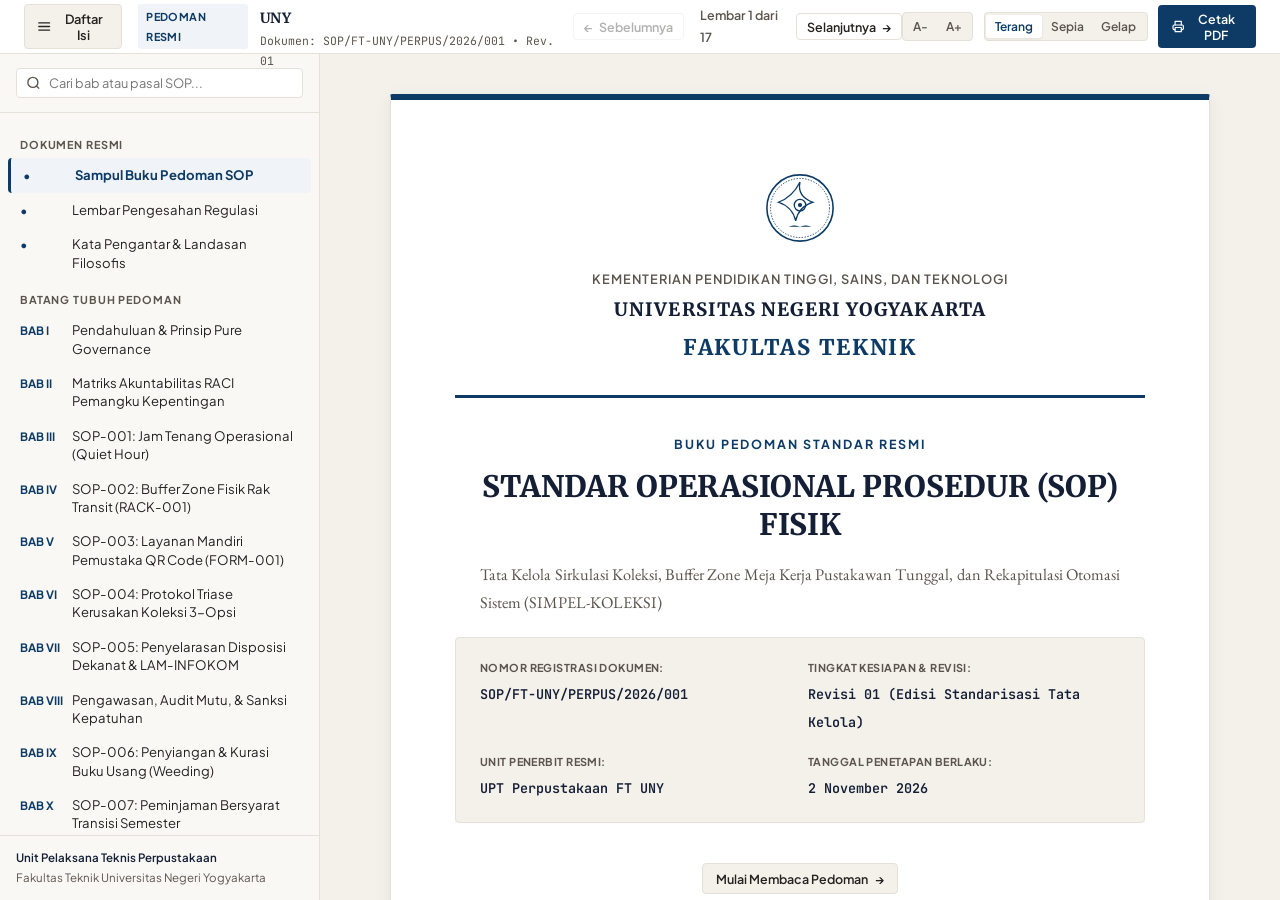
==== commit 542213af: "refactor(sop): formalize institutional wording per Permenpan-RB 35/2012, eliminate academic jargon a" ====
--- a/08_ARTEFAK/buku-sop-digital/index.html
+++ b/08_ARTEFAK/buku-sop-digital/index.html
@@ -29,7 +29,7 @@
         <span class="book-tag">Pedoman Resmi</span>
         <div>
           <div class="book-title-header">Pedoman SOP Fisik SIMPEL-KOLEKSI &bull; FT UNY</div>
-          <div class="book-doc-no">Dokumen: SOP/FT-UNY/PERPUS/2026/001 &bull; Rev. 02</div>
+          <div class="book-doc-no">Dokumen: SOP/FT-UNY/PERPUS/2026/001 &bull; Rev. 01</div>
         </div>
       </div>
     </div>
@@ -81,11 +81,11 @@
         <div class="toc-section-title">Dokumen Resmi</div>
         <button type="button" class="toc-nav-item is-active" data-target="sheetCover">
           <span class="toc-num">&bull;</span>
-          <span>Sampul Buku Hardcover Mewah</span>
+          <span>Sampul Buku Pedoman SOP</span>
         </button>
         <button type="button" class="toc-nav-item" data-target="sheetPengesahan">
           <span class="toc-num">&bull;</span>
-          <span>Lembar Pengesahan & Stempel Dekanat</span>
+          <span>Lembar Pengesahan Regulasi</span>
         </button>
         <button type="button" class="toc-nav-item" data-target="sheetPengantar">
           <span class="toc-num">&bull;</span>
@@ -195,7 +195,7 @@
           </div>
           <div class="cover-meta-item">
             <strong>Tingkat Kesiapan & Revisi:</strong>
-            <span>Revisi 02 (Pasca-Validasi Modul 10)</span>
+            <span>Revisi 01 (Edisi Standarisasi Tata Kelola)</span>
           </div>
           <div class="cover-meta-item">
             <strong>Unit Penerbit Resmi:</strong>
@@ -252,7 +252,7 @@
           <h2 class="chapter-title">Lembar Pengesahan Regulasi Operasional</h2>
         </div>
 
-        <p>Naskah <strong>Buku Pedoman Standar Operasional Prosedur (SOP) Fisik dan Tata Kelola Sirkulasi Koleksi SIMPEL-KOLEKSI</strong> ini telah diperiksa, diuji-petik pada meja sirkulasi, dan disahkan oleh Dekanat Fakultas Teknik Universitas Negeri Yogyakarta sebagai regulasi operasional kepustakaan resmi:</p>
+        <p>Naskah <strong>Buku Pedoman Standar Operasional Prosedur (SOP) Fisik dan Tata Kelola Sirkulasi Koleksi SIMPEL-KOLEKSI</strong> ini telah diverifikasi kelayakan teknisnya, divalidasi kepatuhan tata kelolanya, dan disahkan oleh Dekanat Fakultas Teknik Universitas Negeri Yogyakarta sebagai regulasi operasional resmi pelayanan kepustakaan berpedoman pada Peraturan Menteri Pendayagunaan Aparatur Negara dan Reformasi Birokrasi Nomor 35 Tahun 2012:</p>
 
         <table class="sop-table" style="margin-top:1.5rem; font-size:0.86rem;">
           <thead>
@@ -266,39 +266,34 @@
             <tr>
               <td><strong>Wakil Dekan Bidang Akademik FT UNY</strong></td>
               <td>Prof. Dr. Eng. Ir. Wakil Dekan I, M.T.<br><small class="font-mono" style="color:var(--text-muted);">NIP. 19740812 200003 1 002</small></td>
-              <td><strong style="color:var(--uny-navy);">Disahkan Sebagai Regulasi Fakultas</strong></td>
-            </tr>
-            <tr>
-              <td><strong>Dosen Pengampu Praktikum MSI</strong></td>
-              <td>Ratna Wardani, S.Si., M.T.<br><small class="font-mono" style="color:var(--text-muted);">NIP. 19730514 200112 2 001</small></td>
-              <td><strong style="color:var(--uny-navy);">Disetujui Sebagai Luaran Responsi</strong></td>
-            </tr>
-            <tr>
-              <td><strong>Pustakawan Pengelola Meja Sirkulasi</strong></td>
+              <td><strong style="color:var(--uny-navy);">Disahkan Menjadi Regulasi Resmi Fakultas</strong></td>
+            </tr>
+            <tr>
+              <td><strong>Koordinator Tata Usaha FT UNY</strong></td>
+              <td>Kepala Bagian Tata Usaha FT UNY<br><small class="font-mono" style="color:var(--text-muted);">NIP. 19780315 200501 1 003</small></td>
+              <td><strong style="color:var(--uny-navy);">Diverifikasi Kepatuhan Tata Kelola Administrasi</strong></td>
+            </tr>
+            <tr>
+              <td><strong>Pustakawan Pengelola FT UNY</strong></td>
               <td>Abdul / Danar, S.I.Pst.<br><small class="font-mono" style="color:var(--text-muted);">NIP. 19920512 201903 1 045</small></td>
-              <td><strong style="color:var(--uny-navy);">Diterima Sebagai Panduan Kerja</strong></td>
-            </tr>
-            <tr>
-              <td><strong>Ketua Tim Pengembang (Kelompok 3)</strong></td>
-              <td>Gantar Abimanyu<br><small class="font-mono" style="color:var(--text-muted);">NIM. 24050530042</small></td>
-              <td><strong style="color:var(--uny-navy);">Diserahkan Resmi</strong></td>
+              <td><strong style="color:var(--uny-navy);">Diterima Sebagai Standar Operasional Layanan</strong></td>
             </tr>
           </tbody>
         </table>
 
         <div class="signature-grid" style="margin-top:2.5rem;">
+          <div class="sig-cell">
+            <span>Diverifikasi oleh,<br><strong>Koordinator Tata Usaha FT UNY</strong></span>
+            <div class="sig-spacer"></div>
+            <strong>Kepala Bagian Tata Usaha FT UNY</strong><br>
+            <small class="font-mono">NIP. 19780315 200501 1 003</small>
+          </div>
           <div class="sig-cell">
             <span>Mengesahkan atas nama Dekan,<br><strong>Wakil Dekan Bidang Akademik</strong></span>
             <div class="sig-spacer"></div>
             <strong>Prof. Dr. Eng. Ir. Wakil Dekan I, M.T.</strong><br>
             <small class="font-mono">NIP. 19740812 200003 1 002</small>
           </div>
-          <div class="sig-cell">
-            <span>Dosen Pengampu Praktik MSI,<br><strong>Departemen Pendidikan Teknik Elektro</strong></span>
-            <div class="sig-spacer"></div>
-            <strong>Ratna Wardani, S.Si., M.T.</strong><br>
-            <small class="font-mono">NIP. 19730514 200112 2 001</small>
-          </div>
         </div>
 
         <footer class="sheet-unified-footer">
@@ -324,13 +319,13 @@
           
         </div>
 
-        <p >Puji syukur kami panjatkan ke hadirat Tuhan Yang Maha Esa atas tersusunnya <strong>Buku Pedoman Standar Operasional Prosedur (SOP) Fisik dan Tata Kelola Sirkulasi SIMPEL-KOLEKSI</strong> di lingkungan Perpustakaan Fakultas Teknik Universitas Negeri Yogyakarta.</p>
-
-        <p>Buku digital ini bukan sekadar naskah teoritis, melainkan instrumen nyata yang menjawab beban kerja riil pustakawan tunggal FT UNY. Di bawah bimbingan Ibu <strong>Ratna Wardani, S.Si., M.T.</strong> pada mata kuliah Manajemen Sistem Informasi, kelompok kami membedah permasalahan pelayanan kepustakaan bukan dengan pendekatan konsumtif (*membeli atau membuat aplikasi baru yang redundan*), melainkan dengan prinsip <strong>Pure Governance (Tata Kelola Murni)</strong>.</p>
+        <p>Puji syukur dipanjatkan ke hadirat Tuhan Yang Maha Esa atas diterbitkannya <strong>Buku Pedoman Standar Operasional Prosedur (SOP) Fisik dan Tata Kelola Sirkulasi SIMPEL-KOLEKSI</strong> di lingkungan Perpustakaan Fakultas Teknik Universitas Negeri Yogyakarta.</p>
+
+        <p>Dokumen pedoman ini disusun sebagai landasan normatif, administratif, dan operasional guna mengurai hambatan tata kelola pada pengelolaan kepustakaan Fakultas Teknik Universitas Negeri Yogyakarta. Pendekatan yang digunakan berakar pada paradigma <strong>Tata Kelola Sistem Terpadu (Integrated Information Governance)</strong> yang berfokus pada efisiensi proses kerja, perlindungan waktu layanan pustakawan, dan standarisasi interaksi fisik pemustaka.</p>
 
         <div class="sop-callout">
-          <strong>Intisari Doktrin Pure Governance Bu Ratna:</strong>
-          Sistem automasi katalogisasi <em>SLiMS 9 Bulian</em> di FT UNY sudah sangat mumpuni. Masalah utamanya adalah <em>Human Bottleneck</em>—pustakawan tidak memiliki alokasi waktu terlindungi untuk memutakhirkan data akibat interupsi fisik antrean meja loket. Solusinya adalah menata alur fisik buku di <strong>Rak Transit</strong> dan menetapkan jam kerja terfokus (<strong>Quiet Hour</strong>), bukan mengganti perangkat lunaknya.
+          <strong>Prinsip Tata Kelola Terpadu (Integrated Information Governance):</strong>
+          Sistem automasi katalogisasi <em>SLiMS 9 Bulian</em> di FT UNY telah berjalan secara andal. Kendala utama operasional terletak pada tata kelola alur kerja fisik dan proteksi waktu layanan pustakawan tunggal akibat interupsi antrean meja sirkulasi. Penataan difokuskan pada standarisasi alur fisik buku di <strong>Rak Transit</strong> dan penetapan jadwal kerja terfokus (<strong>Quiet Hour</strong>), sehingga integrasi data dan akurasi sirkulasi dapat terjaga tanpa memerlukan pengadaan perangkat lunak baru yang redundan.
         </div>
 
         <p>Dengan adanya buku pedoman ini, diharapkan tercipta transparansi layanan, keteraturan alur buku fisik, serta kontinuitas pasokan data sirkulasi yang presisi guna mendukung penilaian <strong>Borang Akreditasi LAM-INFOKOM Kriteria 5</strong> bagi seluruh Program Studi di Fakultas Teknik UNY.</p>
@@ -343,10 +338,10 @@
             <small class="font-mono">NIP. 19920512 201903 1 045</small>
           </div>
           <div class="sig-cell">
-            <span>Tim Pengembang Kelompok 3,<br>Ketua Tim Proyek,</span>
+            <span>Yogyakarta, 2 November 2026<br>Tim Standarisasi Layanan Perpustakaan FT UNY,</span>
             <div class="sig-spacer"></div>
-            <strong>( Gantar Abimanyu )</strong><br>
-            <small class="font-mono">NIM. 24050530042</small>
+            <strong>( Tim Tata Kelola Layanan )</strong><br>
+            <small class="font-mono">Unit Perpustakaan FT UNY</small>
           </div>
         </div>
         <footer class="sheet-unified-footer">
@@ -521,7 +516,7 @@
 
         <div class="sop-callout">
           <strong>Prinsip Tunggal Accountable (No Double-A):</strong>
-          Dalam standar tata kelola MSI Bu Ratna, setiap aktivitas hanya boleh memiliki tepat 1 (satu) pihak yang <em>Accountable</em> (pemilik tanggung jawab mutlak). Tidak boleh ada aktivitas tanpa penanggung jawab atau memiliki 2 penanggung jawab sekaligus.
+          Berdasarkan kaidah baku tata kelola matriks RACI (Governance Best Practice), setiap aktivitas operasional hanya diperkenankan memiliki tepat 1 (satu) pihak yang <em>Accountable</em> (pemilik tanggung jawab mutlak). Hal ini mencegah difusi akuntabilitas dan menjamin kejelasan alur pengambilan keputusan operasional.
         </div>
         <footer class="sheet-unified-footer">
           <button type="button" class="btn-sheet-nav" data-target="sheetBab1">&larr; Halaman Sebelumnya</button>
@@ -633,8 +628,8 @@
           <li>Papan akrilik di atas Rak Transit Tingkat 2.</li>
         </ol>
 
-        <h3>5.2 Fitur Validasi Ramah Pengguna (*Inline Error Focus*)</h3>
-        <p>Berdasarkan masukan kuesioner mahasiswa pada Modul 10, jika pemustaka lupa mengisi salah satu kolom formulir (misal: Barcode atau Judul Buku), formulir <strong>tidak akan menghapus isian yang sudah diketik</strong>. Sistem langsung menyorot kolom yang kurang dengan garis merah tebal dan memfokuskan kursor ke sana.</p>
+        <h3>5.2 Mekanisme Validasi Formulir Layanan Mandiri (Preservasi Data Input)</h3>
+        <p>Guna menjamin integritas data dan efisiensi waktu pelaporan pemustaka, antarmuka formulir digital menerapkan mekanisme preservasi data input (<em>inline form validation</em>). Apabila terdapat atribut wajib yang belum terisi lengkap (seperti Nomor Barcode atau Judul Koleksi), formulir <strong>secara otomatis mempertahankan seluruh isian data yang telah diketik sebelumnya</strong> tanpa melakukan pemuatan ulang halaman (<em>page reload</em>). Sistem secara presisi menandai kolom yang membutuhkan kelengkapan data dan mengarahkan fokus kursor ke atribut terkait.</p>
 
         <h3>5.3 Ketentuan Perpanjangan Pinjam Mandiri Tanpa Antre</h3>
         <ul>
@@ -843,7 +838,7 @@
         <h3>10.2 Prosedur Validasi Fisik & Batas Pinjam Bersyarat</h3>
         <ol>
           <li>Mahasiswa menunjukkan bukti KRS Aktif yang telah disetujui Dosen Pembimbing Akademik (DPA) melalui smartphone atau KTM fisik.</li>
-          <li>Pustakawan mencatat transaksi ke modul <strong>Antrean Transisi Sementara SIMPEL-KOLEKSI</strong>.</li>
+          <li>Pustakawan mencatat transaksi pada fitur <strong>Antrean Transisi Sementara SIMPEL-KOLEKSI</strong>.</li>
           <li><strong>Kuota Terbatas:</strong> Maksimal 1 (satu) eksemplar buku dengan batas pinjam 3 (tiga) hari kerja.</li>
           <li>Setelah IT Pusat selesai sinkronisasi, status dialihkan ke peminjaman normal 7 hari tanpa penalti keterlambatan.</li>
         </ol>
--- a/08_ARTEFAK/buku-sop-digital/styles.css
+++ b/08_ARTEFAK/buku-sop-digital/styles.css
@@ -476,7 +476,7 @@
   font-weight: 700;
   letter-spacing: 0.16em;
   text-transform: uppercase;
-  color: var(--uny-gold);
+  color: var(--uny-navy);
   margin-bottom: 0.75rem;
 }
 
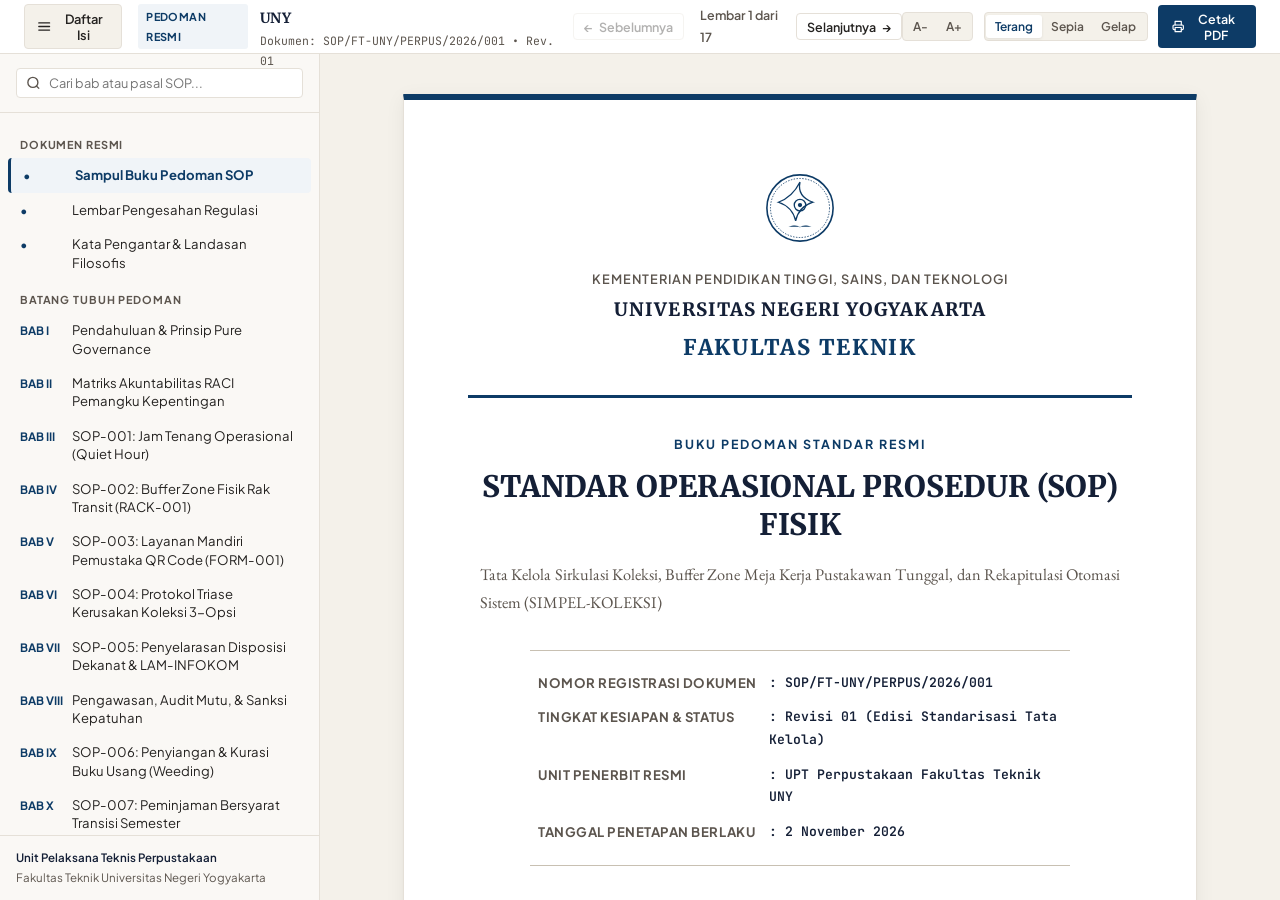
==== commit 2b650d80: "refactor(buku-sop): format standar A4 presisi, eliminasi total elemen AI/SaaS card & perbaikan layou" ====
--- a/08_ARTEFAK/buku-sop-digital/index.html
+++ b/08_ARTEFAK/buku-sop-digital/index.html
@@ -188,27 +188,31 @@
         <h1 class="cover-main-title">STANDAR OPERASIONAL PROSEDUR (SOP) FISIK</h1>
         <p class="cover-sub-title">Tata Kelola Sirkulasi Koleksi, Buffer Zone Meja Kerja Pustakawan Tunggal, dan Rekapitulasi Otomasi Sistem (SIMPEL-KOLEKSI)</p>
 
-        <div class="cover-meta-grid">
-          <div class="cover-meta-item">
-            <strong>Nomor Registrasi Dokumen:</strong>
-            <span>SOP/FT-UNY/PERPUS/2026/001</span>
-          </div>
-          <div class="cover-meta-item">
-            <strong>Tingkat Kesiapan & Revisi:</strong>
-            <span>Revisi 01 (Edisi Standarisasi Tata Kelola)</span>
-          </div>
-          <div class="cover-meta-item">
-            <strong>Unit Penerbit Resmi:</strong>
-            <span>UPT Perpustakaan FT UNY</span>
-          </div>
-          <div class="cover-meta-item">
-            <strong>Tanggal Penetapan Berlaku:</strong>
-            <span>2 November 2026</span>
-          </div>
+        <div class="cover-metadata-block">
+          <table class="cover-meta-table">
+            <tbody>
+              <tr>
+                <th>Nomor Registrasi Dokumen</th>
+                <td>: SOP/FT-UNY/PERPUS/2026/001</td>
+              </tr>
+              <tr>
+                <th>Tingkat Kesiapan & Status</th>
+                <td>: Revisi 01 (Edisi Standarisasi Tata Kelola)</td>
+              </tr>
+              <tr>
+                <th>Unit Penerbit Resmi</th>
+                <td>: UPT Perpustakaan Fakultas Teknik UNY</td>
+              </tr>
+              <tr>
+                <th>Tanggal Penetapan Berlaku</th>
+                <td>: 2 November 2026</td>
+              </tr>
+            </tbody>
+          </table>
         </div>
 
         <button type="button" class="cover-open-btn btn-sheet-nav" data-target="sheetPengesahan">
-          <span>Mulai Membaca Pedoman</span> &rarr;
+          <span>Buka Naskah Pedoman & Pengesahan</span> &rarr;
         </button>
 
         <footer class="sheet-unified-footer" style="margin-top:3rem;">
@@ -316,16 +320,15 @@
         <div class="chapter-header">
           <span class="chapter-roman">Prolog Dokumen</span>
           <h2 class="chapter-title">Kata Pengantar & Landasan Filosofis</h2>
-          
         </div>
 
         <p>Puji syukur dipanjatkan ke hadirat Tuhan Yang Maha Esa atas diterbitkannya <strong>Buku Pedoman Standar Operasional Prosedur (SOP) Fisik dan Tata Kelola Sirkulasi SIMPEL-KOLEKSI</strong> di lingkungan Perpustakaan Fakultas Teknik Universitas Negeri Yogyakarta.</p>
 
         <p>Dokumen pedoman ini disusun sebagai landasan normatif, administratif, dan operasional guna mengurai hambatan tata kelola pada pengelolaan kepustakaan Fakultas Teknik Universitas Negeri Yogyakarta. Pendekatan yang digunakan berakar pada paradigma <strong>Tata Kelola Sistem Terpadu (Integrated Information Governance)</strong> yang berfokus pada efisiensi proses kerja, perlindungan waktu layanan pustakawan, dan standarisasi interaksi fisik pemustaka.</p>
 
-        <div class="sop-callout">
-          <strong>Prinsip Tata Kelola Terpadu (Integrated Information Governance):</strong>
-          Sistem automasi katalogisasi <em>SLiMS 9 Bulian</em> di FT UNY telah berjalan secara andal. Kendala utama operasional terletak pada tata kelola alur kerja fisik dan proteksi waktu layanan pustakawan tunggal akibat interupsi antrean meja sirkulasi. Penataan difokuskan pada standarisasi alur fisik buku di <strong>Rak Transit</strong> dan penetapan jadwal kerja terfokus (<strong>Quiet Hour</strong>), sehingga integrasi data dan akurasi sirkulasi dapat terjaga tanpa memerlukan pengadaan perangkat lunak baru yang redundan.
+        <div class="sop-academic-note">
+          <p class="sop-note-title">Prinsip Tata Kelola Terpadu (Integrated Information Governance):</p>
+          <p>Sistem automasi katalogisasi <em>SLiMS 9 Bulian</em> di FT UNY telah berjalan secara andal. Kendala utama operasional terletak pada tata kelola alur kerja fisik dan proteksi waktu layanan pustakawan tunggal akibat interupsi antrean meja sirkulasi. Penataan difokuskan pada standarisasi alur fisik buku di <strong>Rak Transit</strong> dan penetapan jadwal kerja terfokus (<strong>Quiet Hour</strong>), sehingga integrasi data dan akurasi sirkulasi dapat terjaga tanpa memerlukan pengadaan perangkat lunak baru yang redundan.</p>
         </div>
 
         <p>Dengan adanya buku pedoman ini, diharapkan tercipta transparansi layanan, keteraturan alur buku fisik, serta kontinuitas pasokan data sirkulasi yang presisi guna mendukung penilaian <strong>Borang Akreditasi LAM-INFOKOM Kriteria 5</strong> bagi seluruh Program Studi di Fakultas Teknik UNY.</p>
@@ -364,7 +367,6 @@
         <div class="chapter-header">
           <span class="chapter-roman">BAB I</span>
           <h2 class="chapter-title">Pendahuluan & Paradigma Tata Kelola</h2>
-          
         </div>
 
         <h3>1.1 Latar Belakang Masalah Operasional Pustakawan Tunggal</h3>
@@ -430,7 +432,6 @@
         <div class="chapter-header">
           <span class="chapter-roman">BAB II</span>
           <h2 class="chapter-title">Matriks Akuntabilitas RACI Pemangku Kepentingan</h2>
-          
         </div>
 
         <p >Pemberlakuan SOP membutuhkan kepastian peran agar tidak terjadi saling lempar tanggung jawab. Matriks RACI di bawah ini mendefinisikan pembagian peran pada setiap aktivitas tata kelola:</p>
@@ -514,9 +515,9 @@
           </tbody>
         </table>
 
-        <div class="sop-callout">
-          <strong>Prinsip Tunggal Accountable (No Double-A):</strong>
-          Berdasarkan kaidah baku tata kelola matriks RACI (Governance Best Practice), setiap aktivitas operasional hanya diperkenankan memiliki tepat 1 (satu) pihak yang <em>Accountable</em> (pemilik tanggung jawab mutlak). Hal ini mencegah difusi akuntabilitas dan menjamin kejelasan alur pengambilan keputusan operasional.
+        <div class="sop-academic-note">
+          <p class="sop-note-title">Prinsip Tunggal Accountable (No Double-A):</p>
+          <p>Dalam standar tata kelola MSI Bu Ratna dan kaidah baku matriks RACI (<em>Governance Best Practice</em>), setiap aktivitas operasional hanya diperkenankan memiliki tepat 1 (satu) pihak yang <em>Accountable</em> (pemilik tanggung jawab mutlak). Tidak diperbolehkan adanya aktivitas tanpa penanggung jawab atau memiliki lebih dari 1 (satu) penanggung jawab sekaligus, guna mencegah difusi akuntabilitas dan menjamin kejelasan alur pengambilan keputusan operasional.</p>
         </div>
         <footer class="sheet-unified-footer">
           <button type="button" class="btn-sheet-nav" data-target="sheetBab1">&larr; Halaman Sebelumnya</button>
@@ -538,7 +539,6 @@
         <div class="chapter-header">
           <span class="chapter-roman">BAB III &bull; SOP-001</span>
           <h2 class="chapter-title">SOP Pengelolaan Sesi Jam Tenang (Quiet Hour)</h2>
-          
         </div>
 
         <h3>3.1 Ketentuan Baku Jadwal Quiet Hour</h3>
@@ -576,21 +576,32 @@
         <div class="chapter-header">
           <span class="chapter-roman">BAB IV &bull; SOP-002 / RACK-001</span>
           <h2 class="chapter-title">SOP Tata Kelola Fisik Buffer Zone Rak Transit</h2>
-          
-        </div>
-
-        <p >Fasilitas <strong>Rak Transit (RACK-001)</strong> diletakkan tepat di samping meja sirkulasi untuk memutus penumpukan buku di lantai. Rak dibagi tegas menjadi 2 tingkatan fisik:</p>
-
-        <div class="rack-visual-box">
-          <div class="rack-tier-row">
-            <h5>Tingkat 2 (Rak Atas): Penampungan Koleksi Rusak & Salah Rak</h5>
-            <p>Khusus koleksi buku yang sobek, jilidan lepas, atau ditemukan terselip di lorong rak jurusan lain. Pemustaka melapor secara mandiri melalui pemindaian stiker QR sebelum meletakkan buku di rak ini. Pustakawan memeriksa fisik buku setiap sesi Quiet Hour.</p>
-          </div>
-          <div class="rack-tier-row">
-            <h5>Tingkat 1 (Rak Bawah): Pengembalian Koleksi Selesai Baca di Tempat</h5>
-            <p>Khusus koleksi utuh normal yang selesai dibaca di ruang baca. Pemustaka dilarang mengembalikan sendiri ke lorong rak DDC guna mencegah salah penempatan. Petugas perpustakaan melakukan penataan kembali (shelving) ke rak aktif pada sore hari.</p>
-          </div>
-        </div>
+        </div>
+
+        <p>Fasilitas <strong>Rak Transit (RACK-001)</strong> diletakkan tepat di samping meja sirkulasi untuk memutus penumpukan buku di lantai. Rak dibagi tegas menjadi 2 tingkatan fisik:</p>
+
+        <table class="sop-table">
+          <caption>Tabel 4.1 Spesifikasi Alokasi Fisik Buffer Zone Rak Transit (RACK-001)</caption>
+          <thead>
+            <tr>
+              <th style="width:24%;">Tingkatan Rak</th>
+              <th style="width:32%;">Klasifikasi Koleksi</th>
+              <th style="width:44%;">Ketentuan Operasional & Batas Waktu (SLA)</th>
+            </tr>
+          </thead>
+          <tbody>
+            <tr>
+              <td><strong>Tingkat 2 (Rak Atas)</strong><br><small class="font-mono" style="color:var(--uny-navy);">BUFFER-ZONE-TOP</small></td>
+              <td>Penampungan Koleksi Rusak & Salah Penempatan Rak (Misplaced)</td>
+              <td>Pemustaka melapor secara mandiri melalui pemindaian stiker QR sebelum meletakkan buku di rak ini. Pustakawan memeriksa fisik buku setiap sesi <em>Quiet Hour</em> dengan batas waktu toleransi maksimal di rak selama <strong>3 hari kerja (SLA 3 Hari)</strong>.</td>
+            </tr>
+            <tr>
+              <td><strong>Tingkat 1 (Rak Bawah)</strong><br><small class="font-mono" style="color:var(--uny-navy);">TRANSIT-READ-BOTTOM</small></td>
+              <td>Pengembalian Koleksi Selesai Dibaca di Tempat (In-House Use)</td>
+              <td>Khusus koleksi utuh normal yang selesai dibaca di ruang baca. Pemustaka <strong>dilarang</strong> mengembalikan sendiri ke lorong rak DDC guna mencegah salah penempatan. Petugas perpustakaan melakukan penataan kembali (<em>shelving</em>) ke rak aktif setiap sore hari.</td>
+            </tr>
+          </tbody>
+        </table>
 
         <h3>4.1 Tata Tertib Penggunaan Rak Transit</h3>
         <ul>
@@ -617,7 +628,6 @@
         <div class="chapter-header">
           <span class="chapter-roman">BAB V &bull; SOP-003 / FORM-001</span>
           <h2 class="chapter-title">SOP Layanan Mandiri Pemustaka Berbasis Akses QR Code</h2>
-          
         </div>
 
         <h3>5.1 Penyebaran Stiker QR di Ruang Perpustakaan</h3>
@@ -665,30 +675,41 @@
         <div class="chapter-header">
           <span class="chapter-roman">BAB VI &bull; SOP-004</span>
           <h2 class="chapter-title">SOP Protokol Triase Kerusakan Koleksi</h2>
-          
-        </div>
-
-        <p >Saat memeriksa buku di Rak Transit Tingkat 2 pada sesi Quiet Hour, pustakawan membagi penanganan menjadi 3 jalur triase:</p>
-
-        <div class="triase-grid">
-          <div class="triase-card">
-            <h5>Jalur A: Perbaikan Ringan (5 Menit di Loket)</h5>
-            <p><strong>Kriteria Kerusakan:</strong> Sobek kecil &le; 3 lembar atau hanya salah penempatan di lorong rak DDC.</p>
-            <p style="margin-top:0.5rem; font-size:0.86rem; color:var(--text-muted); line-height:1.45;"><strong>Tindakan Pustakawan:</strong> Perbaikan langsung di meja sirkulasi menggunakan lem/selotip arsip. Status SLiMS tetap <em>Tersedia (Available)</em> dan buku dapat langsung kembali ke rak aktif pada hari yang sama.</p>
-          </div>
-
-          <div class="triase-card">
-            <h5>Jalur B: Kerusakan Berat (Karantina Binding)</h5>
-            <p><strong>Kriteria Kerusakan:</strong> Punggung jilidan lepas, punggung buku patah parah, atau lembaran lepas &gt; 10 halaman.</p>
-            <p style="margin-top:0.5rem; font-size:0.86rem; color:var(--text-muted); line-height:1.45;"><strong>Tindakan Pustakawan:</strong> Buku dialihkan ke lemari karantina ruang perbaikan. Pustakawan memutakhirkan status SLiMS menjadi <em>Dalam Perbaikan (Repair)</em> agar pemustaka di OPAC terinformasi.</p>
-          </div>
-
-          <div class="triase-card">
-            <h5>Jalur C: Usul Penyiangan / Afkir (Weeding)</h5>
-            <p><strong>Kriteria Kerusakan:</strong> Fisik buku hilang setelah 3 kali siklus pencarian rak, atau kondisi fisik rusak lapuk total.</p>
-            <p style="margin-top:0.5rem; font-size:0.86rem; color:var(--text-muted); line-height:1.45;"><strong>Tindakan Pustakawan:</strong> Status SLiMS diubah menjadi <em>Hilang (Missing)</em> atau <em>Afkir</em>. Judul buku otomatis direkapitulasi untuk diajukan ke dalam pagu pengadaan belanja Dekanat.</p>
-          </div>
-        </div>
+        </div>
+
+        <p>Saat memeriksa buku di Rak Transit Tingkat 2 pada sesi Quiet Hour, pustakawan membagi penanganan menjadi 3 jalur triase:</p>
+
+        <table class="sop-table">
+          <caption>Tabel 6.1 Matriks Triase Kerusakan Koleksi & Tindak Lanjut SLiMS (SOP-004)</caption>
+          <thead>
+            <tr>
+              <th style="width:22%;">Jalur Triase</th>
+              <th style="width:28%;">Kriteria Kerusakan Fisik</th>
+              <th style="width:28%;">Tindakan Fisik Pustakawan</th>
+              <th style="width:22%;">Status Katalog SLiMS</th>
+            </tr>
+          </thead>
+          <tbody>
+            <tr>
+              <td><strong>Jalur A</strong><br><span style="font-size:0.75rem; color:var(--uny-navy); font-weight:600;">Perbaikan Ringan</span></td>
+              <td>Sobek kecil &le; 3 lembar atau salah penempatan di lorong rak DDC.</td>
+              <td>Perbaikan langsung di meja sirkulasi (alokasi &le; 5 menit) menggunakan lem atau selotip arsip bebas asam. Buku dapat langsung kembali ke rak aktif pada hari yang sama.</td>
+              <td>Tetap <em>Tersedia (Available)</em></td>
+            </tr>
+            <tr>
+              <td><strong>Jalur B</strong><br><span style="font-size:0.75rem; color:var(--uny-navy); font-weight:600;">Kerusakan Berat</span></td>
+              <td>Punggung jilidan lepas, jilid patah parah, atau lembaran lepas &gt; 10 halaman.</td>
+              <td>Buku dialihkan ke lemari karantina ruang perbaikan untuk dijilid ulang (binding total) atau preservasi khusus.</td>
+              <td>Dimutakhirkan menjadi <em>Dalam Perbaikan (Repair)</em></td>
+            </tr>
+            <tr>
+              <td><strong>Jalur C</strong><br><span style="font-size:0.75rem; color:var(--uny-navy); font-weight:600;">Usul Afkir / Penyiangan</span></td>
+              <td>Fisik buku hilang setelah 3 siklus pencarian rak, atau kondisi fisik rusak lapuk total/tidak dapat dipulihkan.</td>
+              <td>Buku diajukan ke dalam daftar afkir/penyiangan BMN dan direkapitulasi untuk usulan penggantian pada pagu belanja buku Dekanat berikutnya.</td>
+              <td>Dimutakhirkan menjadi <em>Hilang (Missing)</em> / <em>Afkir</em></td>
+            </tr>
+          </tbody>
+        </table>
 <h3>6.2 Log Riwayat Kerusakan & Aturan Kerusakan Berulang</h3>
         <p>Setiap tindakan triase dicatat pada pangkalan data riwayat koleksi. Jika suatu eksemplar buku tercatat mengalami kerusakan berulang <strong>&ge; 2 kali dalam 1 tahun ajaran</strong>, pustakawan dilarang melakukan perbaikan ringan (Opsi A). Buku wajib langsung dialihkan ke <strong>Opsi B (Binding Total)</strong> atau <strong>Opsi C (Penggantian Baru)</strong>.</p>
 
@@ -712,11 +733,10 @@
         <div class="chapter-header">
           <span class="chapter-roman">BAB VII &bull; SOP-005</span>
           <h2 class="chapter-title">SOP Disposisi Eksekutif & Borang Akreditasi LAM-INFOKOM</h2>
-          
         </div>
 
         <h3>7.1 Penerbitan Lembar Disposisi Ber-Kop Surat FT UNY</h3>
-        <p >Untuk mengajukan belanja buku referensi baru hasil usulan mahasiswa dan dosen, pustakawan tidak menggunakan file CSV mentah, melainkan mencetak <strong>Lembar Disposisi Resmi Ber-Kop FT UNY</strong> yang memuat:</p>
+        <p>Untuk mengajukan belanja buku referensi baru hasil usulan mahasiswa dan dosen, pustakawan tidak menggunakan file CSV mentah, melainkan mencetak <strong>Lembar Disposisi Resmi Ber-Kop FT UNY</strong> yang memuat:</p>
         <ul>
           <li>Kop resmi Fakultas Teknik UNY dan Unit Perpustakaan.</li>
           <li>Nomor Naskah Dinas: <span class="font-mono">042/UN34.15/PERPUS-FT/X/2026</span>.</li>
@@ -727,8 +747,11 @@
 
         <h3>7.2 Rumus Perhitungan Rasio Keterpakaian Borang Kriteria 5</h3>
         <p>Data log sirkulasi SLiMS diekstraksi secara berkala dan dihitung menggunakan formula:</p>
-        <div style="background:var(--slate-100); padding:0.75rem 1rem; border-radius:6px; font-family:var(--font-mono); font-size:0.85rem; margin-bottom:1rem; text-align:center;">
-          Rasio Pemanfaatan Koleksi = (Total Eksemplar Terpinjam / Total Mahasiswa Aktif) &times; 100%
+        <div class="academic-formula">
+          <span class="formula-label">Rumus Rasio Pemanfaatan Koleksi (Borang Akreditasi Kriteria 5)</span>
+          <div class="formula-math">
+            Rasio Pemanfaatan Koleksi = ( &Sigma; Total Eksemplar Terpinjam &divide; &Sigma; Total Mahasiswa Aktif ) &times; 100%
+          </div>
         </div>
         <p>Angka ini menjadi dasar justifikasi Wakil Dekan I untuk menandatangani pagu anggaran belanja buku tahun berikutnya.</p>
         <footer class="sheet-unified-footer">
@@ -751,7 +774,6 @@
         <div class="chapter-header">
           <span class="chapter-roman">BAB VIII</span>
           <h2 class="chapter-title">Pengawasan, Audit Mutu, & Sanksi Kepatuhan</h2>
-          
         </div>
 
         <h3>8.1 Pengawasan Rutin</h3>
@@ -783,11 +805,10 @@
         <div class="chapter-header">
           <span class="chapter-roman">BAB IX</span>
           <h2 class="chapter-title">SOP-006: Penyiangan & Kurasi Buku Usang (Weeding & BMN Deaccessioning)</h2>
-          
         </div>
 
         <h3>9.1 Kriteria Seleksi Teknis Koleksi Kedaluwarsa</h3>
-        <p >Guna mencegah penumpukan 2.349 koleksi textbook yang tidak lagi relevan dengan kurikulum teknik terkini, pustakawan wajib menerapkan 3 kriteria kuantitatif:</p>
+        <p>Guna mencegah penumpukan 2.349 koleksi textbook yang tidak lagi relevan dengan kurikulum teknik terkini, pustakawan wajib menerapkan 3 kriteria kuantitatif:</p>
         <ul>
           <li><strong>Usia Koleksi:</strong> Buku teks ilmu teknik/komputer yang telah berusia &ge; 10 tahun sejak cetak pertama.</li>
           <li><strong>Frekuensi Sirkulasi Nol:</strong> Tidak pernah tercatat dipinjam (&ge; 4 semester berturut-turut di SLiMS).</li>
@@ -796,8 +817,16 @@
 
         <h3>9.2 Alur Koordinasi Penyiangan Koleksi & Birokrasi BMN</h3>
         <p>Karena buku berstatus Barang Milik Negara (BMN), alur penyiangan wajib mengikuti rantai legalitas:</p>
-        <div class="code-box">
-Pustakawan FT UNY (Filter SLiMS) &rarr; Wadek I FT (Validasi Kurikulum) &rarr; UPT Perpus Pusat (Cek Induk) &rarr; Bagian BMN UNY (SK Penghapusan Aset) &rarr; Eksekusi Fisik
+        <div class="process-chain-flow">
+          <div class="chain-step"><strong>1. Pustakawan FT</strong><span>Filter SLiMS</span></div>
+          <div class="chain-arrow">&rarr;</div>
+          <div class="chain-step"><strong>2. Wadek I FT</strong><span>Validasi Kurikulum</span></div>
+          <div class="chain-arrow">&rarr;</div>
+          <div class="chain-step"><strong>3. UPT Perpus Pusat</strong><span>Cek Induk</span></div>
+          <div class="chain-arrow">&rarr;</div>
+          <div class="chain-step"><strong>4. Bagian BMN UNY</strong><span>SK Penghapusan Aset</span></div>
+          <div class="chain-arrow">&rarr;</div>
+          <div class="chain-step"><strong>5. Eksekusi Fisik</strong><span>Retur / Hibah / Cacah</span></div>
         </div>
 
         <h3>9.3 Pilihan Tindak Lanjut Fisik Koleksi Hasil Penyiangan</h3>
@@ -829,7 +858,6 @@
         <div class="chapter-header">
           <span class="chapter-roman">BAB X</span>
           <h2 class="chapter-title">SOP-007: Protokol Peminjaman Bersyarat Transisi Semester (SIAKAD Rollover Gap)</h2>
-          
         </div>
 
         <h3>10.1 Penanganan Disinkronisasi Data Keanggotaan</h3>
@@ -862,7 +890,6 @@
         <div class="chapter-header">
           <span class="chapter-roman">BAB XI</span>
           <h2 class="chapter-title">SOP-008: Kontingensi Mati Listrik & Pemulihan Sistem (Offline Blackout Recovery)</h2>
-          
         </div>
 
         <h3>11.1 Format Baku Buku Log Darurat Sirkulasi Loket</h3>
@@ -890,7 +917,6 @@
         <div class="chapter-header">
           <span class="chapter-roman">BAB XII</span>
           <h2 class="chapter-title">SOP-009: Supervisi & Kontrol Mutu Tenaga Bantuan Magang/PKL (Intern QC Gate)</h2>
-          
         </div>
 
         <h3>12.1 Penyekatan Wewenang Akun Master SLiMS</h3>
@@ -918,7 +944,6 @@
         <div class="chapter-header">
           <span class="chapter-roman">BAB XIII</span>
           <h2 class="chapter-title">SOP-010: Pemeliharaan Sarana Fisik Dudukan Akrilik & Stiker QR Code</h2>
-          
         </div>
 
         <h3>13.1 Standar Material Sarana Fisik QR Code</h3>
@@ -949,7 +974,6 @@
         <div class="chapter-header">
           <span class="chapter-roman">LAMPIRAN</span>
           <h2 class="chapter-title">Matriks Perbandingan Prosedur Lama vs Baru</h2>
-          
         </div>
 
         <table class="sop-table">
--- a/08_ARTEFAK/buku-sop-digital/styles.css
+++ b/08_ARTEFAK/buku-sop-digital/styles.css
@@ -30,9 +30,11 @@
   --font-sans: 'Plus Jakarta Sans', system-ui, -apple-system, sans-serif;
   --font-mono: 'JetBrains Mono', monospace;
   
-  /* Geometry */
-  --sheet-max-width: 820px;
-  --shadow-sheet: 0 4px 20px rgba(0, 0, 0, 0.05), 0 1px 3px rgba(0, 0, 0, 0.03);
+  /* A4 Geometry (Standar Baku Monograf Akademik FT UNY) */
+  --sheet-width: 210mm;
+  --sheet-min-height: 297mm;
+  --sheet-padding: 25mm 20mm 20mm 25mm;
+  --shadow-sheet: 0 4px 20px rgba(0, 0, 0, 0.06), 0 1px 3px rgba(0, 0, 0, 0.03);
 }
 
 /* Sepia Mode: Classic Warm Paper */
@@ -378,23 +380,27 @@
   scroll-behavior: smooth;
 }
 
-/* Clean, Dignified Book Folio Sheet */
+/* Clean, Dignified Book Folio Sheet (Format Presisi A4 Monograf) */
 .paper-sheet {
   background: var(--bg-paper);
   border: 1px solid var(--border-subtle);
   box-shadow: var(--shadow-sheet);
-  border-radius: 2px;
-  width: 100%;
-  max-width: var(--sheet-max-width);
-  padding: 3.5rem 4rem;
+  border-radius: 1px;
+  width: var(--sheet-width);
+  min-height: var(--sheet-min-height);
+  max-width: 100%;
+  padding: var(--sheet-padding);
   margin-bottom: 2.5rem;
   position: relative;
+  box-sizing: border-box;
   transition: background-color 0.2s ease, border-color 0.2s ease;
 }
 
-@media (max-width: 850px) {
+@media (max-width: 860px) {
   .paper-sheet {
-    padding: 2.25rem 1.75rem;
+    width: 100%;
+    min-height: auto;
+    padding: 24px 18px;
     margin-bottom: 1.5rem;
   }
 }
@@ -498,34 +504,38 @@
   margin: 0 auto 2.5rem auto;
 }
 
-.cover-meta-grid {
-  display: grid;
-  grid-template-columns: 1fr 1fr;
-  gap: 1rem;
-  background: var(--bg-desk);
-  border: 1px solid var(--border-subtle);
-  border-radius: 4px;
-  padding: 1.25rem 1.5rem;
+.cover-metadata-block {
+  margin: 2rem auto 2.5rem auto;
+  max-width: 540px;
+  border-top: 1px solid var(--border-strong);
+  border-bottom: 1px solid var(--border-strong);
+  padding: 1rem 0.5rem;
+}
+
+.cover-meta-table {
+  width: 100%;
+  border-collapse: collapse;
+  font-size: 0.82rem;
   text-align: left;
-  margin-bottom: 2.5rem;
-}
-@media (max-width: 600px) {
-  .cover-meta-grid { grid-template-columns: 1fr; }
-}
-.cover-meta-item strong {
-  display: block;
-  font-family: var(--font-sans);
-  font-size: 0.68rem;
+}
+
+.cover-meta-table th {
+  font-family: var(--font-sans);
+  font-weight: 700;
+  text-transform: uppercase;
   letter-spacing: 0.04em;
-  text-transform: uppercase;
-  color: var(--text-muted);
-  margin-bottom: 0.2rem;
-}
-.cover-meta-item span {
+  color: var(--text-muted);
+  width: 44%;
+  padding: 0.35rem 0.5rem 0.35rem 0;
+  vertical-align: top;
+}
+
+.cover-meta-table td {
   font-family: var(--font-mono);
-  font-size: 0.84rem;
-  font-weight: 600;
-  color: var(--text-heading);
+  font-weight: 600;
+  color: var(--text-heading);
+  padding: 0.35rem 0;
+  vertical-align: top;
 }
 
 .cover-open-btn {
@@ -660,33 +670,28 @@
   margin-bottom: 0.4rem;
 }
 
-/* Callouts & Catatan Prinsip (Mengikuti Desain Utama Buku) */
-.sop-callout {
-  background: var(--bg-desk);
+/* Catatan Akademik & Prinsip Tata Kelola (Mengikuti Desain Baku Monograf) */
+.sop-academic-note {
+  background: var(--accent-soft);
   border: 1px solid var(--border-subtle);
   border-left: 3px solid var(--uny-navy);
-  padding: 1.15rem 1.35rem;
+  padding: 1.1rem 1.35rem;
   margin: 1.5rem 0;
-  border-radius: 3px;
+  border-radius: 2px;
+}
+.sop-academic-note .sop-note-title {
+  font-family: var(--font-heading);
+  font-size: 0.92rem;
+  font-weight: 700;
+  color: var(--text-heading);
+  margin-bottom: 0.35rem;
+  text-align: left;
+}
+.sop-academic-note p {
   font-size: 0.95rem;
   line-height: 1.7;
-}
-.sop-callout strong {
-  display: block;
-  font-family: var(--font-heading);
-  font-size: 0.92rem;
-  font-weight: 700;
-  color: var(--text-heading);
-  margin-bottom: 0.35rem;
-  text-transform: none;
-  letter-spacing: normal;
-}
-.sop-callout.warning {
-  background: var(--bg-desk);
-  border-left-color: var(--uny-navy);
-}
-.sop-callout.warning strong {
-  color: var(--text-heading);
+  margin-bottom: 0 !important;
+  text-align: justify;
 }
 
 /* Academic Tables */
@@ -698,6 +703,15 @@
   border-top: 2px solid var(--text-heading);
   border-bottom: 2px solid var(--text-heading);
 }
+.sop-table caption {
+  font-family: var(--font-heading);
+  font-size: 0.88rem;
+  font-weight: 700;
+  color: var(--text-heading);
+  text-align: left;
+  padding-bottom: 0.5rem;
+  caption-side: top;
+}
 .sop-table th {
   background: var(--bg-desk);
   border-bottom: 1px solid var(--text-heading);
@@ -714,7 +728,7 @@
   padding: 0.65rem 0.75rem;
   border-bottom: 1px solid var(--border-subtle);
   vertical-align: top;
-  line-height: 1.5;
+  line-height: 1.55;
 }
 .sop-table tr:nth-child(even) td {
   background: rgba(0, 0, 0, 0.015);
@@ -723,67 +737,71 @@
   background: rgba(255, 255, 255, 0.02);
 }
 
-/* Triase Card Grid (Clean Editorial Monograph Layout) */
-.triase-grid {
-  display: grid;
-  grid-template-columns: repeat(3, 1fr);
-  gap: 1.15rem;
+/* Alur Koordinasi Birokrasi BMN (BAB IX) */
+.process-chain-flow {
+  display: flex;
+  align-items: center;
+  justify-content: space-between;
+  background: var(--accent-soft);
+  border: 1px solid var(--border-subtle);
+  border-radius: 2px;
+  padding: 0.85rem 1rem;
   margin: 1.5rem 0;
-}
-@media (max-width: 768px) {
-  .triase-grid { grid-template-columns: 1fr; }
-}
-.triase-card {
-  border: 1px solid var(--border-subtle);
-  border-top: 2px solid var(--uny-navy);
-  border-radius: 3px;
-  padding: 1.15rem;
-  background: var(--bg-paper);
-}
-.triase-card h5 {
-  font-family: var(--font-heading);
-  font-size: 0.88rem;
-  font-weight: 700;
-  margin-bottom: 0.45rem;
-  color: var(--text-heading);
-}
-.triase-card p {
-  font-size: 0.88rem;
-  line-height: 1.5;
-  margin-bottom: 0.45rem !important;
-}
-
-/* Rak Visual Box (Clean Editorial Diagram) */
-.rack-visual-box {
-  background: var(--bg-desk);
-  border: 1px solid var(--border-subtle);
-  border-radius: 3px;
-  padding: 1.15rem;
-  margin: 1.5rem 0;
-}
-.rack-tier-row {
-  background: var(--bg-paper);
+  gap: 0.5rem;
+  overflow-x: auto;
+}
+.chain-step {
+  text-align: center;
+  flex: 1;
+  min-width: 95px;
+}
+.chain-step strong {
+  display: block;
+  font-family: var(--font-sans);
+  font-size: 0.74rem;
+  font-weight: 700;
+  color: var(--uny-navy);
+  margin-bottom: 0.2rem;
+}
+.chain-step span {
+  font-family: var(--font-serif);
+  font-size: 0.78rem;
+  color: var(--text-main);
+  line-height: 1.3;
+}
+.chain-arrow {
+  color: var(--text-muted);
+  font-weight: 700;
+  font-size: 1.1rem;
+  flex-shrink: 0;
+}
+
+/* Formula Perhitungan Akademik (BAB VII) */
+.academic-formula {
+  background: var(--accent-soft);
   border: 1px solid var(--border-subtle);
   border-left: 3px solid var(--uny-navy);
-  border-radius: 3px;
-  padding: 0.85rem 1.15rem;
-  margin-bottom: 0.65rem;
-}
-.rack-tier-row:last-child {
-  margin-bottom: 0;
-}
-.rack-tier-row h5 {
-  font-family: var(--font-heading);
-  font-size: 0.88rem;
-  font-weight: 700;
-  margin-bottom: 0.25rem;
-  color: var(--text-heading);
-}
-.rack-tier-row p {
-  font-size: 0.86rem;
-  line-height: 1.5;
-  margin: 0 !important;
-  color: var(--text-muted);
+  border-radius: 2px;
+  padding: 1rem 1.25rem;
+  margin: 1.25rem 0;
+  text-align: center;
+}
+.formula-label {
+  display: block;
+  font-family: var(--font-sans);
+  font-size: 0.75rem;
+  font-weight: 700;
+  letter-spacing: 0.04em;
+  text-transform: uppercase;
+  color: var(--text-muted);
+  margin-bottom: 0.5rem;
+}
+.formula-math {
+  font-family: var(--font-serif);
+  font-size: 1.05rem;
+  font-style: italic;
+  font-weight: 600;
+  color: var(--text-heading);
 }
 
 /* Signatures */
@@ -854,7 +872,7 @@
 @media print {
   @page {
     size: A4 portrait;
-    margin: 2cm 1.5cm 2cm 1.5cm;
+    margin: 25mm 20mm 20mm 25mm;
   }
 
   body {
@@ -881,12 +899,15 @@
   }
 
   .paper-sheet {
+    width: 100% !important;
+    min-height: auto !important;
     box-shadow: none !important;
     border: none !important;
     padding: 0 !important;
-    margin: 0 0 3cm 0 !important;
+    margin: 0 0 2cm 0 !important;
     max-width: 100% !important;
     page-break-after: always;
+    break-after: page;
   }
 
   .sop-table th {
